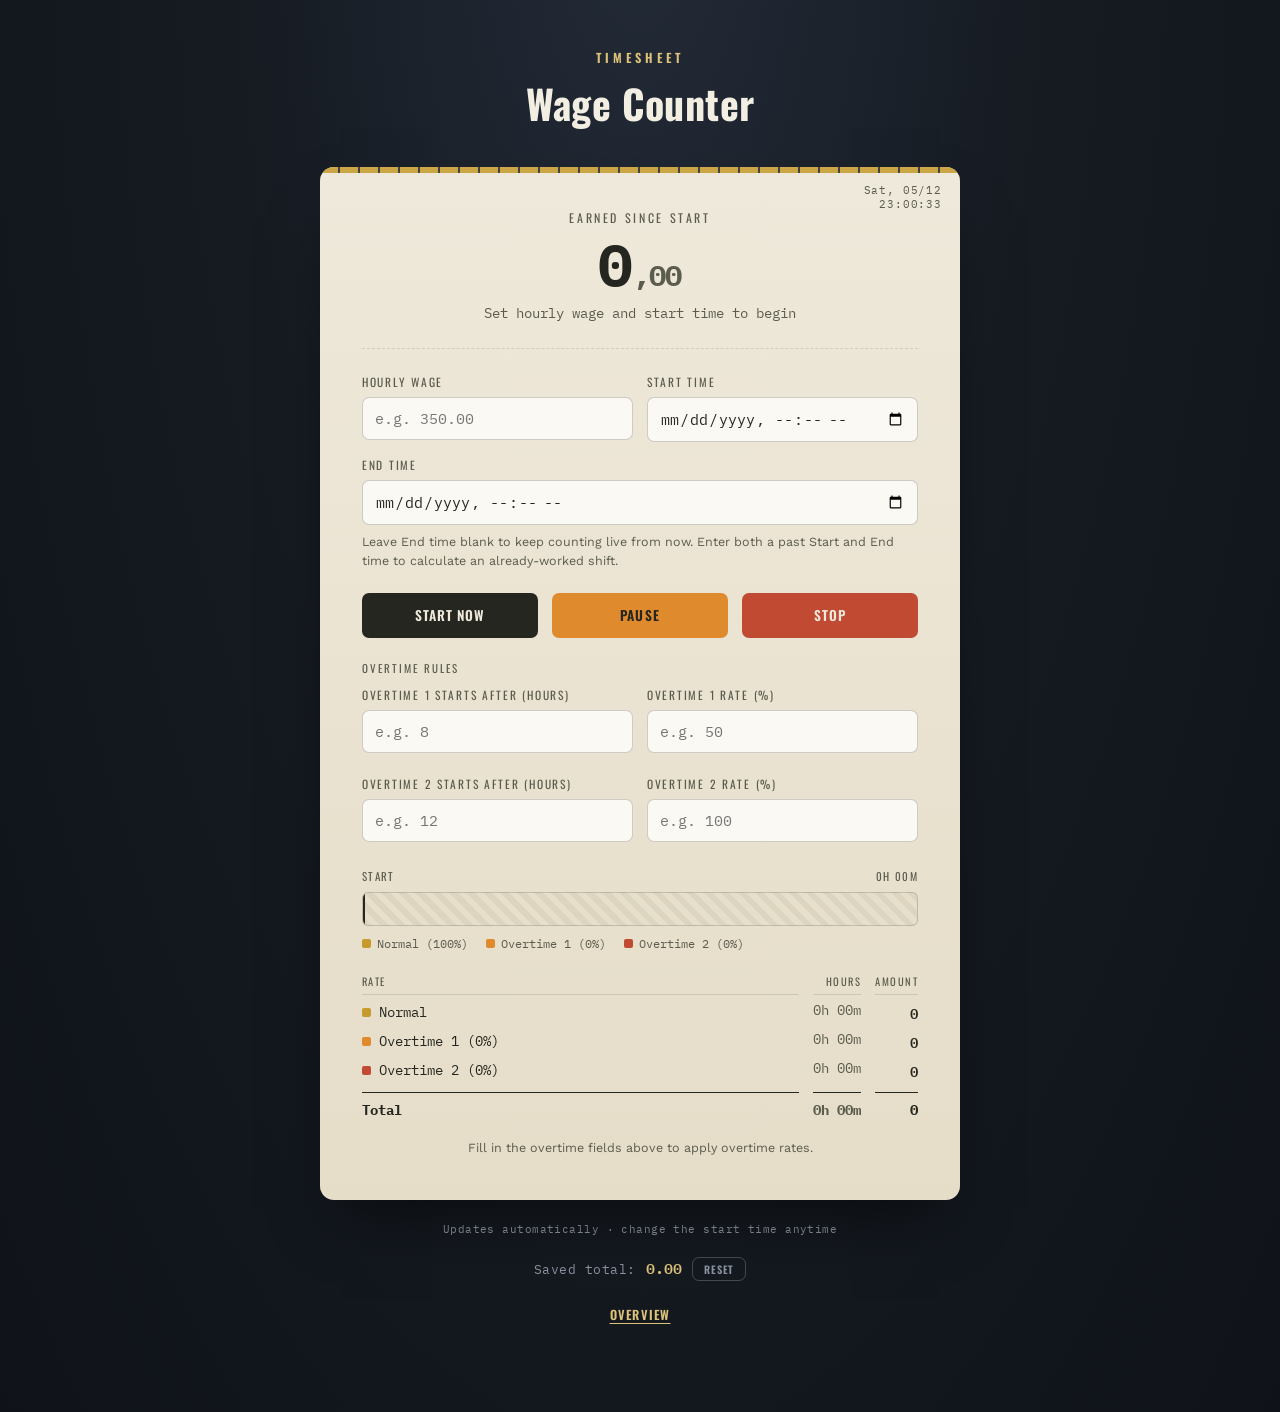
==== index.html @ d2cebe66 "Add files via upload" ====
<!DOCTYPE html>
<html lang="en">
<head>
<meta charset="UTF-8">
<meta name="viewport" content="width=device-width, initial-scale=1.0">
<title>Timesheet — Wage Counter</title>
<link rel="manifest" href="manifest.json">
<meta name="theme-color" content="#161b22">
<meta name="mobile-web-app-capable" content="yes">
<meta name="apple-mobile-web-app-capable" content="yes">
<meta name="apple-mobile-web-app-status-bar-style" content="black-translucent">
<meta name="apple-mobile-web-app-title" content="Wage Counter">
<link rel="apple-touch-icon" href="icon-192.png">
<link rel="icon" href="icon-192.png">
<link rel="preconnect" href="https://fonts.googleapis.com">
<link href="https://fonts.googleapis.com/css2?family=Oswald:wght@400;500;600;700&family=IBM+Plex+Mono:wght@400;500;600;700&family=Work+Sans:wght@400;500;600&display=swap" rel="stylesheet">
<style>
  :root{
    --bg: #161b22;
    --bg-vignette: #0f1319;
    --paper: #efe9db;
    --paper-2: #e5ddc8;
    --ink: #24261f;
    --ink-soft: #5b5c4e;
    --brass: #c69a2b;
    --brass-soft: #ddc27a;
    --amber: #e08a2e;
    --rust: #c04a32;
    --manual: #5c8a8d;
    --muted: #8b93a1;
    --line: rgba(36,38,31,0.14);
  }

  *{ box-sizing: border-box; }

  html,body{
    margin:0; padding:0;
    min-height:100vh;
    background:
      radial-gradient(ellipse at 50% -10%, #232b38 0%, var(--bg) 45%, var(--bg-vignette) 100%);
    font-family: 'Work Sans', sans-serif;
    color: var(--paper);
    -webkit-font-smoothing: antialiased;
  }

  body{
    display:flex;
    align-items:flex-start;
    justify-content:center;
    padding: 48px 18px 80px;
  }

  .wrap{ width:100%; max-width: 640px; }

  .eyebrow{
    font-family:'Oswald', sans-serif;
    font-weight:600;
    letter-spacing: 0.32em;
    text-transform: uppercase;
    font-size: 12.5px;
    color: var(--brass-soft);
    text-align:center;
    margin: 0 0 6px;
  }

  h1{
    font-family:'Oswald', sans-serif;
    font-weight:700;
    font-size: clamp(28px, 5.5vw, 40px);
    text-align:center;
    letter-spacing: 0.01em;
    margin: 0 0 34px;
    color: #f2eee2;
  }

  .card{
    background: linear-gradient(180deg, var(--paper) 0%, var(--paper-2) 100%);
    color: var(--ink);
    border-radius: 14px;
    padding: 34px clamp(20px, 5vw, 42px) 30px;
    box-shadow:
      0 30px 60px -20px rgba(0,0,0,0.55),
      0 2px 0 rgba(255,255,255,0.05) inset;
    position: relative;
    overflow: hidden;
  }

  .card::before{
    content:"";
    position:absolute; top:0; left:0; right:0; height:6px;
    background: repeating-linear-gradient(90deg, var(--brass) 0 18px, var(--ink) 18px 20px);
    opacity:0.85;
  }

  .punch{
    position:absolute; top:16px; right:18px;
    font-family:'IBM Plex Mono', monospace;
    font-size:10.5px;
    color: var(--ink-soft);
    letter-spacing: 0.08em;
    text-align:right;
  }
  .punch span{ display:block; }

  .hero{
    text-align:center;
    padding: 8px 0 26px;
    border-bottom: 1px dashed var(--line);
    margin-bottom: 24px;
  }

  .hero-label{
    font-family:'Oswald', sans-serif;
    text-transform:uppercase;
    letter-spacing:0.22em;
    font-size:12px;
    color: var(--ink-soft);
    margin-bottom: 10px;
  }

  .kr-display{
    font-family:'IBM Plex Mono', monospace;
    font-weight:700;
    font-size: clamp(38px, 9vw, 58px);
    line-height:1;
    letter-spacing: -0.01em;
    color: var(--ink);
    font-variant-numeric: tabular-nums;
  }
  .kr-display .oere{ font-size: 0.5em; color: var(--ink-soft); }

  .hero-sub{
    margin-top: 10px;
    font-family:'IBM Plex Mono', monospace;
    font-size: 13.5px;
    color: var(--ink-soft);
  }
  .hero-sub b{ color: var(--rust); font-weight:600; }

  .row{
    display:flex; gap: 14px; flex-wrap: wrap;
    margin-bottom: 22px;
  }
  .field{ flex: 1 1 200px; }

  label{
    display:block;
    font-family:'Oswald', sans-serif;
    font-size: 11.5px;
    text-transform: uppercase;
    letter-spacing: 0.15em;
    color: var(--ink-soft);
    margin-bottom: 7px;
  }

  input[type="number"], input[type="datetime-local"], input[type="date"]{
    width: 100%;
    font-family:'IBM Plex Mono', monospace;
    font-size: 15px;
    padding: 11px 12px;
    border-radius: 7px;
    border: 1.5px solid rgba(36,38,31,0.22);
    background: #fbf9f3;
    color: var(--ink);
    outline: none;
    transition: border-color .15s ease, box-shadow .15s ease;
  }
  input:focus{
    border-color: var(--brass);
    box-shadow: 0 0 0 3px rgba(198,154,43,0.22);
  }

  .btnrow{ display:flex; align-items:flex-end; }

  button{
    width:100%;
    font-family:'Oswald', sans-serif;
    font-weight:600;
    letter-spacing: 0.08em;
    text-transform: uppercase;
    font-size: 13.5px;
    padding: 12.5px 16px;
    border-radius: 7px;
    border: none;
    cursor: pointer;
    background: var(--ink);
    color: var(--paper);
    transition: transform .12s ease, background .15s ease;
  }
  button:hover{ background:#3a3c30; }
  button:active{ transform: scale(0.97); }
  button:focus-visible{ outline: 3px solid var(--brass); outline-offset:2px; }

  button.btn-pause{ background: var(--amber); color: var(--ink); }
  button.btn-pause:hover{ background:#c97a1f; }
  button.btn-pause.is-paused{ background: var(--rust); color: var(--paper); }
  button.btn-pause.is-paused:hover{ background:#a63d28; }

  button.btn-stop{ background: var(--rust); color: var(--paper); }
  button.btn-stop:hover{ background:#a63d28; }

  button.btn-add{ background: var(--amber); color: var(--ink); }
  button.btn-add:hover{ background:#c97a1f; }

  button.btn-reset-mode{ background: var(--rust); color: var(--paper); }
  button.btn-reset-mode:hover{ background:#a63d28; }

  .total-bar{
    display:flex; align-items:baseline; justify-content:center; gap: 10px;
    margin-top: 20px;
    font-family:'IBM Plex Mono', monospace;
    font-size: 13px;
    color: var(--muted);
  }
  .total-bar .total-label{ letter-spacing:0.04em; }
  .total-bar .total-value{ color:#ddc27a; font-weight:600; font-size: 15px; }
  .total-reset{
    width:auto; padding: 3px 11px; font-size: 10.5px;
    background: transparent; border: 1px solid rgba(139,147,161,0.4); color: var(--muted);
    text-transform: uppercase; letter-spacing: 0.08em;
  }
  .total-reset:hover{ background: rgba(139,147,161,0.15); }

  .modal-overlay{
    display:none; position:fixed; inset:0; background: rgba(15,19,25,0.72);
    align-items:center; justify-content:center; padding: 20px; z-index: 60;
  }
  .modal-overlay.show{ display:flex; }
  .modal-box{
    background: linear-gradient(180deg, var(--paper) 0%, var(--paper-2) 100%);
    color: var(--ink); border-radius: 14px; padding: 26px 24px; max-width: 380px; width:100%;
    box-shadow: 0 30px 60px -20px rgba(0,0,0,0.6);
  }
  .modal-box h3{ font-family:'Oswald', sans-serif; margin:0 0 10px; font-size:18px; }
  .modal-box p{ font-size:13.5px; color: var(--ink-soft); margin: 0 0 20px; line-height:1.5; }
  .modal-actions{ display:flex; flex-direction:column; gap:8px; }
  .modal-actions button{ width:100%; }
  .modal-cancel{
    background:none; color:var(--ink-soft); text-decoration:underline;
    font-weight:400; text-transform:none; letter-spacing:0; padding:6px;
  }
  .modal-cancel:hover{ background:none; color: var(--ink); }

  .modal-box label{ text-align:left; }
  .modal-box input[type="date"],
  .modal-box input[type="number"]{
    margin-bottom: 16px;
  }
  .modal-box textarea{
    width:100%;
    font-family:'Work Sans', sans-serif;
    font-size: 14px;
    padding: 10px 12px;
    border-radius: 7px;
    border: 1.5px solid rgba(36,38,31,0.22);
    background: #fbf9f3;
    color: var(--ink);
    outline: none;
    resize: vertical;
    min-height: 56px;
    margin: 6px 0 18px;
    box-sizing: border-box;
  }
  .modal-box textarea:focus{ border-color: var(--brass); box-shadow: 0 0 0 3px rgba(198,154,43,0.22); }

  .duplicate-notice{
    background: rgba(92,138,141,0.12);
    border: 1.5px dashed var(--manual);
    border-radius: 9px;
    padding: 12px 14px;
    margin: -6px 0 18px;
  }
  .duplicate-notice p{
    font-size: 12.5px; color: var(--ink); line-height:1.5; margin: 0 0 10px;
  }

  /* --- Overview link / navigation --- */
  .overview-link-row{ text-align:center; margin-top: 16px; }
  .overview-link{
    width:auto; background:none; color: var(--brass-soft);
    text-decoration: underline; text-underline-offset: 3px;
    font-family:'Oswald', sans-serif; font-size: 12.5px;
    letter-spacing: 0.1em; text-transform: uppercase; padding: 8px;
  }
  .overview-link:hover{ background:none; color: #f2eee2; }

  /* --- Overview screen --- */
  #overviewView{ display:none; }
  .overview-topbar{
    display:flex; align-items:center; justify-content:space-between; gap: 10px;
    margin-bottom: 18px;
  }
  .overview-topbar button{
    width:auto; padding: 10px 16px; font-size: 12.5px;
    flex-shrink:0;
  }

  .selection-summary{
    display:none;
    align-items:center; justify-content:space-between; gap:12px;
    background: rgba(198,154,43,0.14);
    border: 1.5px dashed rgba(198,154,43,0.55);
    border-radius: 10px;
    padding: 12px 16px;
    margin-bottom: 18px;
    color: var(--paper);
    font-family:'IBM Plex Mono', monospace;
    font-size: 13px;
  }
  .selection-summary.show{ display:flex; }
  .selection-summary .sel-value{ color: var(--brass-soft); font-weight:700; font-size:16px; }
  .selection-summary button{ width:auto; padding: 7px 12px; font-size: 11px; }

  .week-empty{
    text-align:center; color: var(--muted); font-size: 13.5px;
    padding: 40px 10px; line-height:1.6;
  }

  .week-card{
    width:100%;
    display:flex; align-items:center; justify-content:space-between; gap: 12px;
    background: linear-gradient(180deg, var(--paper) 0%, var(--paper-2) 100%);
    color: var(--ink);
    border-radius: 12px;
    padding: 14px 18px;
    margin-bottom: 10px;
    border: 2px solid transparent;
    cursor: pointer;
    text-align:left;
    text-transform: none;
    letter-spacing: normal;
    font-weight: 400;
    transition: border-color .12s ease, transform .1s ease;
    -webkit-tap-highlight-color: transparent;
    user-select: none;
  }
  .week-card:active{ transform: scale(0.98); }
  .week-card.manual-only{ border-color: var(--manual); }
  .week-card.selected{ border-color: var(--brass); box-shadow: 0 0 0 3px rgba(198,154,43,0.25); }
  .manual-badge{
    display:inline-block; margin-left:7px; padding:2px 7px; border-radius:5px;
    background: rgba(92,138,141,0.18); color: var(--manual);
    font-family:'IBM Plex Mono', monospace; font-size:9.5px; letter-spacing:0.06em;
    text-transform:uppercase; vertical-align:middle;
  }
  .week-card .week-main{ font-family:'Oswald', sans-serif; font-weight:600; font-size: 15px; }
  .week-card .week-range{ font-size: 11.5px; color: var(--ink-soft); margin-top: 2px; font-family:'IBM Plex Mono', monospace; }
  .week-card .week-stats{ text-align:right; font-family:'IBM Plex Mono', monospace; }
  .week-card .week-amount{ font-weight:700; font-size: 16px; }
  .week-card .week-hours{ font-size: 11.5px; color: var(--ink-soft); margin-top:2px; }

  .overview-hint{
    text-align:center; color: var(--muted); font-size: 12px;
    margin-top: 18px; line-height:1.6;
  }

  /* --- Week detail bottom sheet --- */
  .sheet-overlay{
    display:none; position:fixed; inset:0; background: rgba(15,19,25,0.6);
    z-index: 70;
  }
  .sheet-overlay.show{ display:block; }
  .sheet-panel{
    position:fixed; left:0; right:0; bottom:0;
    top: 8vh;
    background: linear-gradient(180deg, var(--paper) 0%, var(--paper-2) 100%);
    color: var(--ink);
    border-radius: 18px 18px 0 0;
    padding: 20px clamp(18px, 5vw, 34px) 26px;
    box-shadow: 0 -20px 50px -10px rgba(0,0,0,0.5);
    display:flex; flex-direction:column;
    max-width: 640px; margin: 0 auto;
  }
  .sheet-handle{
    width: 40px; height:4px; border-radius:2px;
    background: rgba(36,38,31,0.25);
    margin: 0 auto 14px;
  }
  .sheet-header{
    display:flex; align-items:flex-start; justify-content:space-between;
    margin-bottom: 6px;
  }
  .sheet-header h3{ font-family:'Oswald', sans-serif; font-size:19px; margin:0; }
  .sheet-header .sheet-range{ font-size:12px; color: var(--ink-soft); font-family:'IBM Plex Mono', monospace; margin-top:3px; }
  .sheet-close{
    width:auto; background:none; color: var(--ink-soft);
    font-size: 20px; line-height:1; padding: 2px 8px;
  }
  .sheet-close:hover{ background: rgba(36,38,31,0.08); }
  .sheet-total{
    font-family:'IBM Plex Mono', monospace; font-size: 13.5px; color: var(--ink-soft);
    margin: 10px 0 14px; padding-bottom: 12px; border-bottom: 1px dashed var(--line);
  }
  .sheet-total b{ color: var(--ink); font-size: 16px; }
  .sheet-days{ overflow-y:auto; flex:1; }
  .day-row{
    padding: 12px 0; border-bottom: 1px solid var(--line);
  }
  .day-row:last-child{ border-bottom:none; }
  .day-row-top{
    display:flex; align-items:baseline; justify-content:space-between; gap: 10px;
  }
  .day-row .day-date{ font-family:'Oswald', sans-serif; font-weight:600; font-size: 14px; }
  .day-row .day-stats{
    font-family:'IBM Plex Mono', monospace; font-size: 13px; text-align:right; color: var(--ink-soft);
    white-space:nowrap;
  }
  .day-row .day-stats b{ color: var(--ink); }
  .day-row .day-comment{
    margin-top: 5px; font-size: 12.5px; color: var(--ink-soft);
    font-style: italic; line-height:1.4;
  }

  .row.btnrow-outer{ margin-bottom: 22px; }
  .row.btnrow-outer .field{ flex: 1 1 160px; }

  .section-label{
    font-family:'Oswald', sans-serif;
    text-transform:uppercase;
    letter-spacing:0.18em;
    font-size:11px;
    color: var(--ink-soft);
    margin: 2px 0 10px;
  }

  .paused-flag{
    display:inline-block;
    margin-left: 8px;
    color: var(--rust);
    font-weight: 700;
  }

  .timeline-wrap{ margin: 26px 0 22px; }
  .timeline-label{
    display:flex; justify-content:space-between;
    font-family:'Oswald', sans-serif;
    font-size: 11px; letter-spacing:0.12em; text-transform:uppercase;
    color: var(--ink-soft);
    margin-bottom: 8px;
  }

  .timeline{
    position:relative;
    height: 34px;
    border-radius: 6px;
    background: repeating-linear-gradient(45deg, #ddd5bf 0 6px, #e6dfcb 6px 12px);
    border: 1.5px solid rgba(36,38,31,0.18);
    overflow: hidden;
    display:flex;
  }
  .seg{
    height:100%;
    position:relative;
    min-width: 2px;
    transition: width .4s ease;
  }
  .seg.n{ background: linear-gradient(180deg, var(--brass-soft), var(--brass)); }
  .seg.h50{ background: linear-gradient(180deg, #f0ab5d, var(--amber)); }
  .seg.h100{ background: linear-gradient(180deg, #d97158, var(--rust)); }

  .now-marker{
    position:absolute; top:-5px; bottom:-5px;
    width: 2px; background: var(--ink);
    left: 100%;
  }
  .now-marker::after{
    content:"NOW";
    position:absolute; top:-19px; left:50%; transform:translateX(-50%);
    font-family:'IBM Plex Mono', monospace;
    font-size: 9.5px; font-weight:700;
    letter-spacing:0.05em;
    color: var(--ink-soft);
  }
  .now-marker::before{
    content:"";
    position:absolute; top:-4px; left:50%; transform:translateX(-50%);
    width:6px; height:6px; border-radius:50%;
    background: var(--rust);
    box-shadow: 0 0 0 3px rgba(192,74,50,0.25);
  }

  .legend{
    display:flex; gap: 18px; flex-wrap:wrap;
    margin-top: 10px;
    font-family:'IBM Plex Mono', monospace;
    font-size: 11.5px;
    color: var(--ink-soft);
  }
  .legend span{ display:inline-flex; align-items:center; gap:6px; }
  .dot{ width:9px; height:9px; border-radius:2px; display:inline-block; }
  .dot.n{ background: var(--brass); }
  .dot.h50{ background: var(--amber); }
  .dot.h100{ background: var(--rust); }

  .breakdown{
    display:grid;
    grid-template-columns: 1fr auto auto;
    gap: 6px 14px;
    font-family:'IBM Plex Mono', monospace;
    font-size: 14px;
  }
  .breakdown .head{
    font-family:'Oswald', sans-serif;
    font-size: 10.5px;
    text-transform:uppercase;
    letter-spacing:0.14em;
    color: var(--ink-soft);
    padding-bottom: 5px;
    border-bottom: 1px solid var(--line);
  }
  .breakdown .rate-label{ display:flex; align-items:center; gap:8px; }
  .breakdown .val-kr{ text-align:right; font-weight:600; }
  .breakdown .val-t{ text-align:right; color: var(--ink-soft); }
  .breakdown .tot{ border-top: 1.5px solid var(--ink); margin-top:4px; padding-top:8px; font-weight:700; }

  .hint{
    margin-top: 20px;
    font-size: 12.5px;
    color: var(--ink-soft);
    line-height:1.5;
    text-align:center;
  }

  footer{
    text-align:center;
    margin-top: 22px;
    font-family:'IBM Plex Mono', monospace;
    font-size: 11px;
    color: var(--muted);
    letter-spacing: 0.04em;
  }

  .install-banner{
    display:none;
    align-items:center;
    justify-content:space-between;
    gap: 14px;
    background: linear-gradient(180deg, var(--paper) 0%, var(--paper-2) 100%);
    color: var(--ink);
    border-radius: 12px;
    padding: 14px 18px;
    margin-bottom: 22px;
    box-shadow: 0 12px 30px -12px rgba(0,0,0,0.4);
  }
  .install-banner.show{ display:flex; }
  .install-banner p{
    margin:0;
    font-size: 13.5px;
    line-height:1.4;
  }
  .install-banner strong{ display:block; font-family:'Oswald', sans-serif; font-size:13px; text-transform:uppercase; letter-spacing:0.08em; margin-bottom:2px; }
  .install-banner button{
    flex-shrink:0;
    width:auto;
    padding: 10px 18px;
    font-size:12.5px;
  }
  .install-dismiss{
    background:none; border:none; color: var(--ink-soft);
    font-size: 18px; line-height:1; cursor:pointer; padding: 0 4px; width:auto;
  }

  @media (prefers-reduced-motion: reduce){
    .seg{ transition:none; }
  }
</style>
</head>
<body>
<div class="wrap">
  <p class="eyebrow">Timesheet</p>
  <h1>Wage Counter</h1>

  <div class="install-banner" id="installBanner">
    <p><strong>Install this app</strong>Get a full-screen app with no browser bar, and offline access.</p>
    <button id="installBtn">Install</button>
    <button class="install-dismiss" id="installDismiss" aria-label="Dismiss">✕</button>
  </div>

  <div class="card">
    <div class="punch"><span id="punchDate">—</span><span id="punchClock">—</span></div>

    <div class="hero">
      <div class="hero-label">Earned since start</div>
      <div class="kr-display"><span id="krWhole">0</span><span class="oere">,<span id="krOere">00</span></span></div>
      <div class="hero-sub" id="heroSub">Set hourly wage and start time to begin</div>
    </div>

    <div class="row">
      <div class="field">
        <label for="wage">Hourly wage</label>
        <input type="number" id="wage" min="0" step="0.01" placeholder="e.g. 350.00" value="">
      </div>
      <div class="field">
        <label for="startInput">Start time</label>
        <input type="datetime-local" id="startInput">
      </div>
      <div class="field">
        <label for="endInput">End time</label>
        <input type="datetime-local" id="endInput">
      </div>
    </div>
    <p class="hint" style="margin-top:-14px; margin-bottom:22px; text-align:left;">Leave End time blank to keep counting live from now. Enter both a past Start and End time to calculate an already-worked shift.</p>

    <div class="row btnrow-outer">
      <div class="field btnrow">
        <button id="startBtn">Start now</button>
      </div>
      <div class="field btnrow">
        <button id="pauseBtn" class="btn-pause">Pause</button>
      </div>
      <div class="field btnrow">
        <button id="stopBtn" class="btn-stop">Stop</button>
      </div>
    </div>

    <div class="section-label">Overtime rules</div>
    <div class="row">
      <div class="field">
        <label for="ot1Hours">Overtime 1 starts after (hours)</label>
        <input type="number" id="ot1Hours" min="0" step="0.25" placeholder="e.g. 8" value="">
      </div>
      <div class="field">
        <label for="ot1Pct">Overtime 1 rate (%)</label>
        <input type="number" id="ot1Pct" min="0" step="1" placeholder="e.g. 50" value="">
      </div>
    </div>
    <div class="row">
      <div class="field">
        <label for="ot2Hours">Overtime 2 starts after (hours)</label>
        <input type="number" id="ot2Hours" min="0" step="0.25" placeholder="e.g. 12" value="">
      </div>
      <div class="field">
        <label for="ot2Pct">Overtime 2 rate (%)</label>
        <input type="number" id="ot2Pct" min="0" step="1" placeholder="e.g. 100" value="">
      </div>
    </div>

    <div class="timeline-wrap">
      <div class="timeline-label"><span>Start</span><span id="elapsedLabel">0h 00m</span></div>
      <div class="timeline" id="timeline">
        <div class="now-marker" id="nowMarker"></div>
      </div>
      <div class="legend">
        <span><i class="dot n"></i>Normal (100%)</span>
        <span><i class="dot h50"></i><span id="legendOt1Label">Overtime 1 (50%)</span></span>
        <span><i class="dot h100"></i><span id="legendOt2Label">Overtime 2 (100%)</span></span>
      </div>
    </div>

    <div class="breakdown">
      <div class="head">Rate</div>
      <div class="head" style="text-align:right;">Hours</div>
      <div class="head" style="text-align:right;">Amount</div>

      <div class="rate-label"><i class="dot n"></i>Normal</div>
      <div class="val-t" id="tN">0h 00m</div>
      <div class="val-kr" id="krN">0</div>

      <div class="rate-label"><i class="dot h50"></i><span id="rateOt1Label">Overtime 1</span></div>
      <div class="val-t" id="t50">0h 00m</div>
      <div class="val-kr" id="kr50">0</div>

      <div class="rate-label"><i class="dot h100"></i><span id="rateOt2Label">Overtime 2</span></div>
      <div class="val-t" id="t100">0h 00m</div>
      <div class="val-kr" id="kr100">0</div>

      <div class="rate-label tot">Total</div>
      <div class="val-t tot" id="tTot">0h 00m</div>
      <div class="val-kr tot" id="krTot">0</div>
    </div>

    <p class="hint" id="hintText">Overtime rates apply after the hours you set above. Leave a field blank to skip that overtime tier.</p>
  </div>

  <footer>Updates automatically · change the start time anytime</footer>

  <div class="total-bar">
    <span class="total-label">Saved total:</span>
    <span class="total-value" id="totalValue">0</span>
    <button class="total-reset" id="resetTotalBtn">Reset</button>
  </div>

  <div class="overview-link-row">
    <button class="overview-link" id="overviewBtn">Overview</button>
  </div>
</div>

<div class="wrap" id="overviewView">
  <p class="eyebrow">Timesheet</p>
  <h1>Overview</h1>

  <div class="card">
    <div class="overview-topbar">
      <button id="mainPageBtn">← Main page</button>
      <button id="addWeekBtn" class="btn-add">+ Add week</button>
    </div>

    <div class="selection-summary" id="selectionSummary">
      <span><span id="selCount">0</span> weeks selected · <span class="sel-value" id="selTotal">0</span></span>
      <button id="selClearBtn" class="modal-cancel" style="text-decoration:underline;">Clear</button>
    </div>

    <div id="weeksList"></div>

    <p class="overview-hint">Tap a week to see the daily breakdown. Double-tap a week to add it to a combined total — double-tap again to remove it.</p>
  </div>
</div>

<div class="sheet-overlay" id="sheetOverlay">
  <div class="sheet-panel">
    <div class="sheet-handle"></div>
    <div class="sheet-header">
      <div>
        <h3 id="sheetTitle">Week</h3>
        <div class="sheet-range" id="sheetRange"></div>
      </div>
      <button class="sheet-close" id="sheetCloseBtn" aria-label="Close">✕</button>
    </div>
    <div class="sheet-total" id="sheetTotal"></div>
    <div class="sheet-days" id="sheetDays"></div>
  </div>
</div>

<div class="modal-overlay" id="addWeekModal">
  <div class="modal-box">
    <h3>Add a week's earnings</h3>
    <p>For a week you didn't track day-by-day — this adds one total for the whole week, with no daily breakdown.</p>
    <label for="addWeekDate">Any date within that week</label>
    <input type="date" id="addWeekDate">
    <label for="addWeekAmount">Amount earned</label>
    <input type="number" id="addWeekAmount" min="0" step="0.01" placeholder="e.g. 4200">
    <label for="addWeekHours">Hours worked (optional)</label>
    <input type="number" id="addWeekHours" min="0" step="0.25" placeholder="e.g. 37.5">
    <label for="addWeekComment">Comment (optional)</label>
    <textarea id="addWeekComment" placeholder="e.g. estimated from payslip"></textarea>

    <div class="duplicate-notice" id="duplicateNotice" style="display:none;">
      <p id="duplicateNoticeText"></p>
      <button id="editExistingBtn" class="btn-add">Edit existing entry instead</button>
    </div>

    <div class="modal-actions">
      <button id="addWeekSaveBtn" class="btn-add">Add</button>
      <button id="addWeekCancelBtn" class="modal-cancel">Cancel</button>
    </div>
  </div>
</div>

<div class="modal-overlay" id="stopModal">
  <div class="modal-box">
    <h3>Stop this session?</h3>
    <p>Save this session's earnings to your saved total before stopping?</p>
    <label for="stopComment">Comment (optional)</label>
    <textarea id="stopComment" placeholder="e.g. covered for Alex, extra busy shift…"></textarea>
    <div class="modal-actions">
      <button id="stopSaveBtn">Save &amp; stop</button>
      <button id="stopDiscardBtn" class="btn-stop">Discard &amp; stop</button>
      <button id="stopCancelBtn" class="modal-cancel">Cancel</button>
    </div>
  </div>
</div>

<script>
  // --- Storage (localStorage) ---
  const STORAGE_KEY = 'wage-counter-state-v2';
  const TOTAL_STORAGE_KEY = 'wage-counter-saved-total-v1';

  let savedTotal = 0;
  function loadSavedTotal(){
    try{
      const raw = localStorage.getItem(TOTAL_STORAGE_KEY);
      savedTotal = raw ? (parseFloat(raw) || 0) : 0;
    }catch(e){ savedTotal = 0; }
  }
  function persistSavedTotal(){
    try{ localStorage.setItem(TOTAL_STORAGE_KEY, String(savedTotal)); }catch(e){ /* ignore */ }
  }
  function renderSavedTotal(){
    document.getElementById('totalValue').textContent = savedTotal.toLocaleString('en-GB', {minimumFractionDigits:2, maximumFractionDigits:2});
  }

  // --- Sessions log (for the Overview page: date, hours, amount, comment per saved shift) ---
  const SESSIONS_STORAGE_KEY = 'wage-counter-sessions-v1';
  let sessions = [];

  function loadSessions(){
    try{
      const raw = localStorage.getItem(SESSIONS_STORAGE_KEY);
      sessions = raw ? (JSON.parse(raw) || []) : [];
    }catch(e){ sessions = []; }
  }
  function persistSessions(){
    try{ localStorage.setItem(SESSIONS_STORAGE_KEY, JSON.stringify(sessions)); }catch(e){ /* ignore */ }
  }

  // --- Manual week entries (a single total for a week with no day-by-day tracking) ---
  const MANUAL_STORAGE_KEY = 'wage-counter-manual-weeks-v1';
  let manualEntries = [];

  function loadManualEntries(){
    try{
      const raw = localStorage.getItem(MANUAL_STORAGE_KEY);
      manualEntries = raw ? (JSON.parse(raw) || []) : [];
    }catch(e){ manualEntries = []; }
  }
  function persistManualEntries(){
    try{ localStorage.setItem(MANUAL_STORAGE_KEY, JSON.stringify(manualEntries)); }catch(e){ /* ignore */ }
  }

  // ISO 8601 week number + week-year for a given date
  function getISOWeekInfo(date){
    const d = new Date(Date.UTC(date.getFullYear(), date.getMonth(), date.getDate()));
    const dayNum = (d.getUTCDay() + 6) % 7; // Mon=0..Sun=6
    d.setUTCDate(d.getUTCDate() - dayNum + 3); // nearest Thursday
    const firstThursday = new Date(Date.UTC(d.getUTCFullYear(), 0, 4));
    const firstDayNum = (firstThursday.getUTCDay() + 6) % 7;
    firstThursday.setUTCDate(firstThursday.getUTCDate() - firstDayNum + 3);
    const weekNo = 1 + Math.round((d - firstThursday) / (7*24*3600*1000));
    return { week: weekNo, year: d.getUTCFullYear() };
  }
  function weekKeyFor(date){
    const info = getISOWeekInfo(date);
    return `${info.year}-W${String(info.week).padStart(2,'0')}`;
  }
  // Monday 00:00 of the week containing `date` (local time)
  function getWeekStart(date){
    const d = new Date(date);
    const day = (d.getDay() + 6) % 7; // Mon=0
    d.setHours(0,0,0,0);
    d.setDate(d.getDate() - day);
    return d;
  }
  function fmtShortDate(d){
    return d.toLocaleDateString('en-GB', {day:'numeric', month:'short'});
  }

  function saveState(){
    try{
      localStorage.setItem(STORAGE_KEY, JSON.stringify({
        wage: wageInput.value,
        start: startInput.value,
        end: endInput.value,
        ot1Hours: ot1HoursInput.value,
        ot1Pct: ot1PctInput.value,
        ot2Hours: ot2HoursInput.value,
        ot2Pct: ot2PctInput.value,
        isPaused,
        pausedAt: pausedAt ? pausedAt.toISOString() : null,
        totalPausedMs
      }));
    }catch(e){ /* storage unavailable, ignore */ }
  }

  function loadState(){
    try{
      const raw = localStorage.getItem(STORAGE_KEY);
      if(!raw) return false;
      const s = JSON.parse(raw);
      if(s.wage) wageInput.value = s.wage;
      if(s.start) startInput.value = s.start;
      if(s.end) endInput.value = s.end;
      if(s.ot1Hours !== undefined && s.ot1Hours !== '') ot1HoursInput.value = s.ot1Hours;
      if(s.ot1Pct !== undefined && s.ot1Pct !== '') ot1PctInput.value = s.ot1Pct;
      if(s.ot2Hours !== undefined && s.ot2Hours !== '') ot2HoursInput.value = s.ot2Hours;
      if(s.ot2Pct !== undefined && s.ot2Pct !== '') ot2PctInput.value = s.ot2Pct;
      isPaused = !!s.isPaused;
      pausedAt = s.pausedAt ? new Date(s.pausedAt) : null;
      totalPausedMs = s.totalPausedMs || 0;
      return true;
    }catch(e){ return false; }
  }

  const wageInput = document.getElementById('wage');
  const startInput = document.getElementById('startInput');
  const endInput = document.getElementById('endInput');
  const startBtn = document.getElementById('startBtn');
  const pauseBtn = document.getElementById('pauseBtn');
  const stopBtn = document.getElementById('stopBtn');
  const stopModal = document.getElementById('stopModal');
  const stopSaveBtn = document.getElementById('stopSaveBtn');
  const stopDiscardBtn = document.getElementById('stopDiscardBtn');
  const stopCancelBtn = document.getElementById('stopCancelBtn');
  const resetTotalBtn = document.getElementById('resetTotalBtn');
  const ot1HoursInput = document.getElementById('ot1Hours');
  const ot1PctInput = document.getElementById('ot1Pct');
  const ot2HoursInput = document.getElementById('ot2Hours');
  const ot2PctInput = document.getElementById('ot2Pct');

  // pause state
  let isPaused = false;
  let pausedAt = null;      // Date when pause was pressed
  let totalPausedMs = 0;    // accumulated paused time since start

  function toLocalInputValue(d){
    const pad = n => String(n).padStart(2,'0');
    return `${d.getFullYear()}-${pad(d.getMonth()+1)}-${pad(d.getDate())}T${pad(d.getHours())}:${pad(d.getMinutes())}`;
  }

  // effective "now" that accounts for pause (freezes progress while paused)
  function getEffectiveNow(){
    const real = new Date();
    const reference = isPaused ? pausedAt : real;
    return new Date(reference.getTime() - totalPausedMs);
  }

  // the moment used for all earnings calculations: an explicit End time if
  // one is entered (e.g. to work out an already-finished past shift), or
  // the live, pause-aware "now" if End time is left blank
  function getCalcEnd(){
    const endVal = new Date(endInput.value);
    if(endInput.value !== '' && !isNaN(endVal)) return endVal;
    return getEffectiveNow();
  }

  function hasExplicitEnd(){
    const endVal = new Date(endInput.value);
    return endInput.value !== '' && !isNaN(endVal);
  }

  function setPauseButtonState(){
    if(isPaused){
      pauseBtn.textContent = 'Resume';
      pauseBtn.classList.add('is-paused');
    } else {
      pauseBtn.textContent = 'Pause';
      pauseBtn.classList.remove('is-paused');
    }
  }

  // toggles the Start button between "Start now" (no active session) and
  // "Reset" (a session is running or paused) — Reset clears it back to 0
  function updateStartButtonLabel(){
    const hasSession = startInput.value !== '' && !isNaN(new Date(startInput.value));
    startBtn.textContent = hasSession ? 'Reset' : 'Start now';
    startBtn.classList.toggle('btn-reset-mode', hasSession);
  }

  // restore saved state — leave start blank if nothing was saved or if it
  // was intentionally reset; the counter only begins once "Start now" is pressed
  loadState();

  startBtn.addEventListener('click', () => {
    const hasSession = startInput.value !== '' && !isNaN(new Date(startInput.value));
    if(hasSession){
      // Reset: clear the running session entirely — back to 0, won't count
      // again until "Start now" is pressed
      startInput.value = '';
      endInput.value = '';
    } else {
      // Start now
      startInput.value = toLocalInputValue(new Date());
    }
    isPaused = false;
    pausedAt = null;
    totalPausedMs = 0;
    setPauseButtonState();
    saveState();
    render();
  });

  pauseBtn.addEventListener('click', () => {
    if(!isPaused){
      isPaused = true;
      pausedAt = new Date();
    } else {
      totalPausedMs += (new Date() - pausedAt);
      isPaused = false;
      pausedAt = null;
    }
    setPauseButtonState();
    saveState();
    render();
  });

  // --- Stop button: ends the current session, optionally banking its earnings ---
  function endCurrentSession(){
    startInput.value = '';
    endInput.value = '';
    isPaused = false;
    pausedAt = null;
    totalPausedMs = 0;
    setPauseButtonState();
    saveState();
    render();
  }

  const stopComment = document.getElementById('stopComment');

  stopBtn.addEventListener('click', () => {
    stopModal.classList.add('show');
  });

  stopCancelBtn.addEventListener('click', () => {
    stopModal.classList.remove('show');
  });

  stopSaveBtn.addEventListener('click', () => {
    const wage = parseFloat(wageInput.value);
    const start = new Date(startInput.value);
    const calcEnd = getCalcEnd();
    if(!isNaN(start) && wage > 0 && calcEnd > start){
      const settings = getSettings();
      const data = computeAll(start, calcEnd, wage, settings);
      savedTotal += data.totalKr;
      persistSavedTotal();
      renderSavedTotal();

      sessions.push({
        id: 'sess_' + Date.now() + '_' + Math.random().toString(36).slice(2,8),
        start: start.toISOString(),
        end: calcEnd.toISOString(),
        hours: data.totalHours,
        amount: data.totalKr,
        comment: stopComment.value.trim(),
        weekKey: weekKeyFor(start)
      });
      persistSessions();
    }
    stopComment.value = '';
    stopModal.classList.remove('show');
    endCurrentSession();
  });

  stopDiscardBtn.addEventListener('click', () => {
    stopComment.value = '';
    stopModal.classList.remove('show');
    endCurrentSession();
  });

  resetTotalBtn.addEventListener('click', () => {
    savedTotal = 0;
    persistSavedTotal();
    renderSavedTotal();
  });

  // --- Overview page: navigation, weekly summary cards, day-detail sheet,
  //     and double-tap multi-week selection for a combined total ---
  const mainView = document.querySelector('body > div.wrap:not(#overviewView)');
  const overviewView = document.getElementById('overviewView');
  const overviewBtn = document.getElementById('overviewBtn');
  const mainPageBtn = document.getElementById('mainPageBtn');
  const weeksList = document.getElementById('weeksList');
  const selectionSummary = document.getElementById('selectionSummary');
  const selCount = document.getElementById('selCount');
  const selTotal = document.getElementById('selTotal');
  const selClearBtn = document.getElementById('selClearBtn');
  const sheetOverlay = document.getElementById('sheetOverlay');
  const sheetTitle = document.getElementById('sheetTitle');
  const sheetRange = document.getElementById('sheetRange');
  const sheetTotal = document.getElementById('sheetTotal');
  const sheetDays = document.getElementById('sheetDays');
  const sheetCloseBtn = document.getElementById('sheetCloseBtn');

  let selectedWeeks = new Set();
  const weekClickTimers = {};
  const DOUBLE_TAP_MS = 320;

  function showOverview(){
    mainView.style.display = 'none';
    overviewView.style.display = 'block';
    renderOverview();
  }
  function showMain(){
    overviewView.style.display = 'none';
    mainView.style.display = '';
  }

  overviewBtn.addEventListener('click', showOverview);
  mainPageBtn.addEventListener('click', showMain);

  function groupSessionsByWeek(){
    const groups = {};
    sessions.forEach(s => {
      if(!groups[s.weekKey]) groups[s.weekKey] = [];
      groups[s.weekKey].push(s);
    });
    return groups;
  }

  function getAllWeekKeys(){
    const keys = new Set();
    sessions.forEach(s => keys.add(s.weekKey));
    manualEntries.forEach(m => keys.add(m.weekKey));
    return Array.from(keys);
  }

  function getWeekAggregate(weekKey){
    const weekSessions = sessions.filter(s => s.weekKey === weekKey);
    const weekManuals = manualEntries.filter(m => m.weekKey === weekKey);
    const amount = weekSessions.reduce((sum,s) => sum+s.amount, 0) + weekManuals.reduce((sum,m) => sum+m.amount, 0);
    const hours = weekSessions.reduce((sum,s) => sum+s.hours, 0) + weekManuals.reduce((sum,m) => sum+(m.hours||0), 0);
    return { weekSessions, weekManuals, amount, hours, count: weekSessions.length + weekManuals.length };
  }

  // Monday (local, midnight) of the ISO week described by a 'YYYY-Www' key —
  // works even for weeks that only have a manual entry and no tracked session
  function weekKeyToMonday(weekKey){
    const [yearStr, weekStr] = weekKey.split('-W');
    const year = parseInt(yearStr, 10);
    const week = parseInt(weekStr, 10);
    const jan4 = new Date(year, 0, 4);
    const jan4Day = (jan4.getDay() + 6) % 7; // Mon=0
    const week1Monday = new Date(jan4);
    week1Monday.setDate(jan4.getDate() - jan4Day);
    const monday = new Date(week1Monday);
    monday.setDate(week1Monday.getDate() + (week - 1) * 7);
    return monday;
  }

  function renderOverview(){
    const weekKeys = getAllWeekKeys().sort().reverse(); // most recent week first

    weeksList.innerHTML = '';

    if(weekKeys.length === 0){
      weeksList.innerHTML = '<p class="week-empty">No sessions saved yet.<br>Use Stop → Save &amp; stop to log a shift, or "+ Add week" for a week without daily tracking.</p>';
      updateSelectionSummary();
      return;
    }

    weekKeys.forEach(weekKey => {
      const agg = getWeekAggregate(weekKey);
      const weekStart = weekKeyToMonday(weekKey);
      const weekEnd = new Date(weekStart);
      weekEnd.setDate(weekEnd.getDate() + 6);
      const [yearStr, weekStr] = weekKey.split('-W');
      const isManualOnly = agg.weekSessions.length === 0 && agg.weekManuals.length > 0;

      const card = document.createElement('button');
      card.className = 'week-card'
        + (isManualOnly ? ' manual-only' : '')
        + (selectedWeeks.has(weekKey) ? ' selected' : '');
      card.innerHTML = `
        <div>
          <div class="week-main">Week ${parseInt(weekStr,10)} · ${yearStr}${isManualOnly ? '<span class="manual-badge">Manual</span>' : ''}</div>
          <div class="week-range">${fmtShortDate(weekStart)} – ${fmtShortDate(weekEnd)}</div>
        </div>
        <div class="week-stats">
          <div class="week-amount">${agg.amount.toLocaleString('en-GB', {maximumFractionDigits:0})}</div>
          <div class="week-hours">${fmtHM(agg.hours)} · ${agg.count} entr${agg.count===1?'y':'ies'}</div>
        </div>
      `;
      card.addEventListener('click', () => handleWeekClick(weekKey));
      weeksList.appendChild(card);
    });

    updateSelectionSummary();
  }

  function handleWeekClick(weekKey){
    if(weekClickTimers[weekKey]){
      // second click within the window — treat as a double-tap: toggle selection
      clearTimeout(weekClickTimers[weekKey]);
      delete weekClickTimers[weekKey];
      toggleWeekSelection(weekKey);
    } else {
      weekClickTimers[weekKey] = setTimeout(() => {
        delete weekClickTimers[weekKey];
        openWeekDetail(weekKey);
      }, DOUBLE_TAP_MS);
    }
  }

  function toggleWeekSelection(weekKey){
    if(selectedWeeks.has(weekKey)) selectedWeeks.delete(weekKey);
    else selectedWeeks.add(weekKey);
    renderOverview();
  }

  function updateSelectionSummary(){
    if(selectedWeeks.size === 0){
      selectionSummary.classList.remove('show');
      return;
    }
    let total = 0;
    selectedWeeks.forEach(wk => { total += getWeekAggregate(wk).amount; });
    selCount.textContent = selectedWeeks.size;
    selTotal.textContent = total.toLocaleString('en-GB', {maximumFractionDigits:0});
    selectionSummary.classList.add('show');
  }

  selClearBtn.addEventListener('click', () => {
    selectedWeeks.clear();
    renderOverview();
  });

  function openWeekDetail(weekKey){
    const agg = getWeekAggregate(weekKey);
    if(agg.count === 0) return;

    const weekStart = weekKeyToMonday(weekKey);
    const weekEnd = new Date(weekStart);
    weekEnd.setDate(weekEnd.getDate() + 6);
    const [yearStr, weekStr] = weekKey.split('-W');

    sheetTitle.textContent = `Week ${parseInt(weekStr,10)} · ${yearStr}`;
    sheetRange.textContent = `${fmtShortDate(weekStart)} – ${fmtShortDate(weekEnd)}`;
    sheetTotal.innerHTML = `${fmtHM(agg.hours)} total · <b>${agg.amount.toLocaleString('en-GB',{maximumFractionDigits:0})}</b> earned`;

    sheetDays.innerHTML = '';

    const sortedSessions = agg.weekSessions.slice().sort((a,b) => new Date(a.start) - new Date(b.start));
    const showSectionLabels = sortedSessions.length > 0 && agg.weekManuals.length > 0;

    if(showSectionLabels && sortedSessions.length){
      sheetDays.insertAdjacentHTML('beforeend', '<div class="section-label" style="margin-top:4px;">Daily sessions</div>');
    }
    sortedSessions.forEach(s => {
      const d = new Date(s.start);
      const dow = d.toLocaleDateString('en-GB', {weekday:'long'});
      const dateStr = d.toLocaleDateString('en-GB', {day:'numeric', month:'short'});
      const row = document.createElement('div');
      row.className = 'day-row';
      row.innerHTML = `
        <div class="day-row-top">
          <span class="day-date">${dow}, ${dateStr}</span>
          <span class="day-stats"><b>${s.amount.toLocaleString('en-GB',{maximumFractionDigits:0})}</b> · ${fmtHM(s.hours)}</span>
        </div>
        ${s.comment ? `<div class="day-comment">"${escapeHtml(s.comment)}"</div>` : ''}
      `;
      sheetDays.appendChild(row);
    });

    if(showSectionLabels && agg.weekManuals.length){
      sheetDays.insertAdjacentHTML('beforeend', '<div class="section-label" style="margin-top:10px;">Manual entries (week total, no daily breakdown)</div>');
    }
    agg.weekManuals.forEach(m => {
      const row = document.createElement('div');
      row.className = 'day-row';
      const hoursPart = m.hours ? ` · ${fmtHM(m.hours)}` : '';
      row.innerHTML = `
        <div class="day-row-top">
          <span class="day-date">Manual entry</span>
          <span class="day-stats"><b>${m.amount.toLocaleString('en-GB',{maximumFractionDigits:0})}</b>${hoursPart}</span>
        </div>
        ${m.comment ? `<div class="day-comment">"${escapeHtml(m.comment)}"</div>` : ''}
      `;
      sheetDays.appendChild(row);
    });

    sheetOverlay.classList.add('show');
  }

  function closeWeekDetail(){
    sheetOverlay.classList.remove('show');
  }

  sheetCloseBtn.addEventListener('click', closeWeekDetail);
  sheetOverlay.addEventListener('click', (e) => {
    if(e.target === sheetOverlay) closeWeekDetail();
  });

  function escapeHtml(str){
    const div = document.createElement('div');
    div.textContent = str;
    return div.innerHTML;
  }

  // --- Add week modal (manual, week-level entry — no daily breakdown) ---
  const addWeekBtn = document.getElementById('addWeekBtn');
  const addWeekModal = document.getElementById('addWeekModal');
  const addWeekDate = document.getElementById('addWeekDate');
  const addWeekAmount = document.getElementById('addWeekAmount');
  const addWeekHours = document.getElementById('addWeekHours');
  const addWeekComment = document.getElementById('addWeekComment');
  const addWeekSaveBtn = document.getElementById('addWeekSaveBtn');
  const addWeekCancelBtn = document.getElementById('addWeekCancelBtn');
  const duplicateNotice = document.getElementById('duplicateNotice');
  const duplicateNoticeText = document.getElementById('duplicateNoticeText');
  const editExistingBtn = document.getElementById('editExistingBtn');

  let editingManualId = null;

  // finds a manual entry already saved for the week the chosen date falls in
  function findManualForChosenDate(){
    const dateVal = new Date(addWeekDate.value);
    if(isNaN(dateVal)) return null;
    const wk = weekKeyFor(dateVal);
    return manualEntries.find(m => m.weekKey === wk) || null;
  }

  function showDuplicateNotice(existing){
    const [y, w] = existing.weekKey.split('-W');
    const hoursPart = existing.hours ? ` (${fmtHM(existing.hours)})` : '';
    duplicateNoticeText.textContent =
      `Week ${parseInt(w,10)} · ${y} already has a manual entry of ${existing.amount.toLocaleString('en-GB',{maximumFractionDigits:0})}${hoursPart}. Add a separate entry anyway, or edit the existing one instead.`;
    duplicateNotice.style.display = 'block';
    addWeekSaveBtn.textContent = 'Add as new entry anyway';
  }
  function hideDuplicateNotice(){
    duplicateNotice.style.display = 'none';
    addWeekSaveBtn.textContent = editingManualId ? 'Save changes' : 'Add';
  }
  function checkForDuplicate(){
    const existing = findManualForChosenDate();
    if(existing && existing.id !== editingManualId){
      showDuplicateNotice(existing);
    } else {
      hideDuplicateNotice();
    }
  }

  function resetAddWeekForm(){
    editingManualId = null;
    addWeekAmount.value = '';
    addWeekHours.value = '';
    addWeekComment.value = '';
    hideDuplicateNotice();
  }

  function closeAddWeekModal(){
    addWeekModal.classList.remove('show');
    addWeekDate.value = '';
    resetAddWeekForm();
  }

  addWeekBtn.addEventListener('click', () => {
    resetAddWeekForm();
    addWeekDate.value = toLocalInputValue(new Date()).slice(0,10);
    checkForDuplicate();
    addWeekModal.classList.add('show');
  });

  addWeekDate.addEventListener('change', checkForDuplicate);

  addWeekCancelBtn.addEventListener('click', closeAddWeekModal);

  editExistingBtn.addEventListener('click', () => {
    const existing = findManualForChosenDate();
    if(!existing) return;
    editingManualId = existing.id;
    addWeekAmount.value = existing.amount;
    addWeekHours.value = existing.hours || '';
    addWeekComment.value = existing.comment || '';
    hideDuplicateNotice();
  });

  addWeekSaveBtn.addEventListener('click', () => {
    const dateVal = new Date(addWeekDate.value);
    const amount = parseFloat(addWeekAmount.value);
    const hours = parseFloat(addWeekHours.value);
    if(isNaN(dateVal) || isNaN(amount) || amount <= 0){
      addWeekAmount.focus();
      return;
    }

    if(editingManualId){
      const idx = manualEntries.findIndex(m => m.id === editingManualId);
      if(idx !== -1){
        manualEntries[idx].amount = amount;
        manualEntries[idx].hours = isNaN(hours) ? 0 : hours;
        manualEntries[idx].comment = addWeekComment.value.trim();
        manualEntries[idx].weekKey = weekKeyFor(dateVal);
      }
    } else {
      manualEntries.push({
        id: 'manual_' + Date.now() + '_' + Math.random().toString(36).slice(2,8),
        weekKey: weekKeyFor(dateVal),
        amount: amount,
        hours: isNaN(hours) ? 0 : hours,
        comment: addWeekComment.value.trim(),
        addedAt: new Date().toISOString()
      });
    }
    persistManualEntries();
    closeAddWeekModal();
    renderOverview();
  });

  wageInput.addEventListener('input', () => { saveState(); render(); });
  startInput.addEventListener('input', () => { saveState(); render(); });
  startInput.addEventListener('change', () => { saveState(); render(); });
  endInput.addEventListener('input', () => { saveState(); render(); });
  endInput.addEventListener('change', () => { saveState(); render(); });

  // when tapping an empty Start/End field, pre-fill a sensible default
  // time (07:00 / 15:00 today) instead of leaving it blank
  startInput.addEventListener('focus', () => {
    if(startInput.value === ''){
      const d = new Date();
      d.setHours(7, 0, 0, 0);
      startInput.value = toLocalInputValue(d);
      saveState();
      render();
    }
  });
  endInput.addEventListener('focus', () => {
    if(endInput.value === ''){
      const d = new Date();
      d.setHours(15, 0, 0, 0);
      endInput.value = toLocalInputValue(d);
      saveState();
      render();
    }
  });
  ot1HoursInput.addEventListener('input', () => { saveState(); render(); });
  ot1PctInput.addEventListener('input', () => { saveState(); render(); });
  ot2HoursInput.addEventListener('input', () => { saveState(); render(); });
  ot2PctInput.addEventListener('input', () => { saveState(); render(); });

  // reads current overtime settings from the inputs (with sane fallbacks)
  function getSettings(){
    const ot1HoursRaw = parseFloat(ot1HoursInput.value);
    const ot1PctRaw = parseFloat(ot1PctInput.value);
    const ot2HoursRaw = parseFloat(ot2HoursInput.value);
    const ot2PctRaw = parseFloat(ot2PctInput.value);
    // blank fields mean "not set yet" — treat as no overtime threshold reached
    const ot1Hours = isNaN(ot1HoursRaw) ? Infinity : ot1HoursRaw;
    const ot2Hours = isNaN(ot2HoursRaw) ? Infinity : ot2HoursRaw;
    const ot1Pct = isNaN(ot1PctRaw) ? 0 : ot1PctRaw;
    const ot2Pct = isNaN(ot2PctRaw) ? 0 : ot2PctRaw;
    return {
      ot1Hours, ot2Hours, ot1Pct, ot2Pct,
      ot1Mult: 1 + ot1Pct/100,
      ot2Mult: 1 + ot2Pct/100
    };
  }

  // rate type at a given instant t, based purely on elapsed hours since start
  // and the overtime thresholds the user has filled in (same rule every day)
  function getRateType(t, start, settings){
    const elapsedHours = (t - start) / 3600000;
    if(elapsedHours < settings.ot1Hours) return 'normal';
    if(elapsedHours < settings.ot2Hours) return 'ot1';
    return 'ot2';
  }

  const MAX_MINUTES = 30*24*60; // safety cap: 30 days

  function computeAll(start, now, wage, settings){
    const result = { buckets: {normal:0, ot1:0, ot2:0}, segments: [], totalHours: 0, totalKr: 0 };
    if(!(now > start) || isNaN(start) || isNaN(now)) return result;

    let totalMinutes = Math.floor((now - start) / 60000);
    totalMinutes = Math.min(totalMinutes, MAX_MINUTES);

    let curType = null, curLen = 0;

    for(let i=0;i<totalMinutes;i++){
      const t = new Date(start.getTime() + i*60000 + 30000);
      const type = getRateType(t, start, settings);
      result.buckets[type] += 1/60;

      if(type === curType){
        curLen += 1;
      } else {
        if(curType !== null) result.segments.push({type: curType, minutes: curLen});
        curType = type; curLen = 1;
      }
    }

    const remainderMs = (now - start) - totalMinutes*60000;
    if(remainderMs > 0){
      const t = new Date(start.getTime() + totalMinutes*60000 + remainderMs/2);
      const type = getRateType(t, start, settings);
      result.buckets[type] += remainderMs/3600000;
      const remMin = remainderMs/60000;
      if(type === curType){ curLen += remMin; } else {
        if(curType !== null) result.segments.push({type: curType, minutes: curLen});
        curType = type; curLen = remMin;
      }
    }
    if(curType !== null) result.segments.push({type: curType, minutes: curLen});

    result.totalHours = result.buckets.normal + result.buckets.ot1 + result.buckets.ot2;
    result.totalKr = result.buckets.normal*wage + result.buckets.ot1*wage*settings.ot1Mult + result.buckets.ot2*wage*settings.ot2Mult;
    return result;
  }

  function fmtHM(hoursFloat){
    const totalMin = Math.round(hoursFloat*60);
    const h = Math.floor(totalMin/60);
    const m = totalMin % 60;
    return `${h}h ${String(m).padStart(2,'0')}m`;
  }

  function fmtKr(v){
    return v.toLocaleString('en-GB', {maximumFractionDigits:0});
  }

  function classFor(type){
    if(type === 'normal') return 'n';
    if(type === 'ot1') return 'h50';
    return 'h100';
  }

  function render(){
    updateStartButtonLabel();
    const wage = parseFloat(wageInput.value);
    const start = new Date(startInput.value);
    const realNow = new Date();
    const now = getCalcEnd(); // explicit End time if set, otherwise live pause-aware "now"
    const settings = getSettings();

    document.getElementById('punchDate').textContent = realNow.toLocaleDateString('en-GB', {weekday:'short', day:'2-digit', month:'2-digit'});
    document.getElementById('punchClock').textContent = realNow.toLocaleTimeString('en-GB');

    document.getElementById('legendOt1Label').textContent = `Overtime 1 (${settings.ot1Pct}%)`;
    document.getElementById('legendOt2Label').textContent = `Overtime 2 (${settings.ot2Pct}%)`;
    document.getElementById('rateOt1Label').textContent = `Overtime 1 (${settings.ot1Pct}%)`;
    document.getElementById('rateOt2Label').textContent = `Overtime 2 (${settings.ot2Pct}%)`;
    const ot1Set = isFinite(settings.ot1Hours);
    const ot2Set = isFinite(settings.ot2Hours);
    if(!ot1Set && !ot2Set){
      document.getElementById('hintText').textContent = 'Fill in the overtime fields above to apply overtime rates.';
    } else {
      let msg = `Overtime 1 (${settings.ot1Pct}%) applies after ${ot1Set ? settings.ot1Hours + 'h' : '—'}`;
      msg += ot2Set ? `, Overtime 2 (${settings.ot2Pct}%) after ${settings.ot2Hours}h.` : '.';
      document.getElementById('hintText').textContent = msg;
    }

    if(isNaN(start) || !wage || wage <= 0 || start >= now){
      let msg = 'Set hourly wage and start time to begin';
      if(!isNaN(start) && wage > 0 && start >= now){
        msg = hasExplicitEnd() ? 'End time must be after start time' : 'Start time is in the future';
      }
      document.getElementById('heroSub').textContent = msg;
      document.getElementById('krWhole').textContent = '0';
      document.getElementById('krOere').textContent = '00';
      document.getElementById('elapsedLabel').textContent = '0h 00m';
      document.getElementById('tN').textContent = document.getElementById('t50').textContent = document.getElementById('t100').textContent = document.getElementById('tTot').textContent = '0h 00m';
      document.getElementById('krN').textContent = document.getElementById('kr50').textContent = document.getElementById('kr100').textContent = document.getElementById('krTot').textContent = '0';
      document.getElementById('timeline').querySelectorAll('.seg').forEach(el => el.remove());
      document.getElementById('nowMarker').style.left = '0%';
      return;
    }

    const data = computeAll(start, now, wage, settings);

    const wholeKr = Math.floor(data.totalKr);
    const oere = Math.round((data.totalKr - wholeKr)*100);
    document.getElementById('krWhole').textContent = wholeKr.toLocaleString('en-GB');
    document.getElementById('krOere').textContent = String(oere).padStart(2,'0');

    const dowText = ['Sunday','Monday','Tuesday','Wednesday','Thursday','Friday','Saturday'][start.getDay()];
    const pauseFlag = isPaused && !hasExplicitEnd() ? '<span class="paused-flag">· PAUSED</span>' : '';
    const endFlag = hasExplicitEnd() ? ` · ended ${now.toLocaleTimeString('en-GB',{hour:'2-digit',minute:'2-digit'})}` : '';
    document.getElementById('heroSub').innerHTML = `Started <b>${dowText} ${start.toLocaleTimeString('en-GB',{hour:'2-digit',minute:'2-digit'})}</b> · ${fmtHM(data.totalHours)} worked${endFlag} ${pauseFlag}`;

    document.getElementById('elapsedLabel').textContent = fmtHM(data.totalHours);

    document.getElementById('tN').textContent = fmtHM(data.buckets.normal);
    document.getElementById('t50').textContent = fmtHM(data.buckets.ot1);
    document.getElementById('t100').textContent = fmtHM(data.buckets.ot2);
    document.getElementById('tTot').textContent = fmtHM(data.totalHours);

    document.getElementById('krN').textContent = fmtKr(data.buckets.normal*wage);
    document.getElementById('kr50').textContent = fmtKr(data.buckets.ot1*wage*settings.ot1Mult);
    document.getElementById('kr100').textContent = fmtKr(data.buckets.ot2*wage*settings.ot2Mult);
    document.getElementById('krTot').textContent = fmtKr(data.totalKr);

    // timeline segments
    const timeline = document.getElementById('timeline');
    timeline.querySelectorAll('.seg').forEach(el => el.remove());
    const marker = document.getElementById('nowMarker');
    const totalMin = data.segments.reduce((s,seg)=>s+seg.minutes,0) || 1;
    data.segments.forEach(seg => {
      const div = document.createElement('div');
      div.className = 'seg ' + classFor(seg.type);
      div.style.width = (seg.minutes/totalMin*100) + '%';
      timeline.insertBefore(div, marker);
    });
    marker.style.left = '100%';
  }

  setPauseButtonState();
  loadSavedTotal();
  renderSavedTotal();
  loadSessions();
  loadManualEntries();
  render();
  setInterval(render, 1000);

  // register service worker for offline use / installation
  if('serviceWorker' in navigator){
    window.addEventListener('load', () => {
      navigator.serviceWorker.register('sw.js').catch(() => {/* fail silently, app still works online */});
    });
  }

  // --- Install prompt (shows a custom "Install" button instead of relying on the browser menu) ---
  const installBanner = document.getElementById('installBanner');
  const installBtn = document.getElementById('installBtn');
  const installDismiss = document.getElementById('installDismiss');
  let deferredInstallPrompt = null;

  function isStandalone(){
    return window.matchMedia('(display-mode: standalone)').matches || window.navigator.standalone === true;
  }

  if(!isStandalone() && sessionStorage.getItem('installDismissed') !== '1'){
    window.addEventListener('beforeinstallprompt', (e) => {
      e.preventDefault();
      deferredInstallPrompt = e;
      installBanner.classList.add('show');
    });
  }

  installBtn && installBtn.addEventListener('click', async () => {
    if(!deferredInstallPrompt) return;
    deferredInstallPrompt.prompt();
    await deferredInstallPrompt.userChoice;
    deferredInstallPrompt = null;
    installBanner.classList.remove('show');
  });

  installDismiss && installDismiss.addEventListener('click', () => {
    installBanner.classList.remove('show');
    sessionStorage.setItem('installDismissed', '1');
  });

  window.addEventListener('appinstalled', () => {
    installBanner.classList.remove('show');
  });
</script>
</body>
</html>
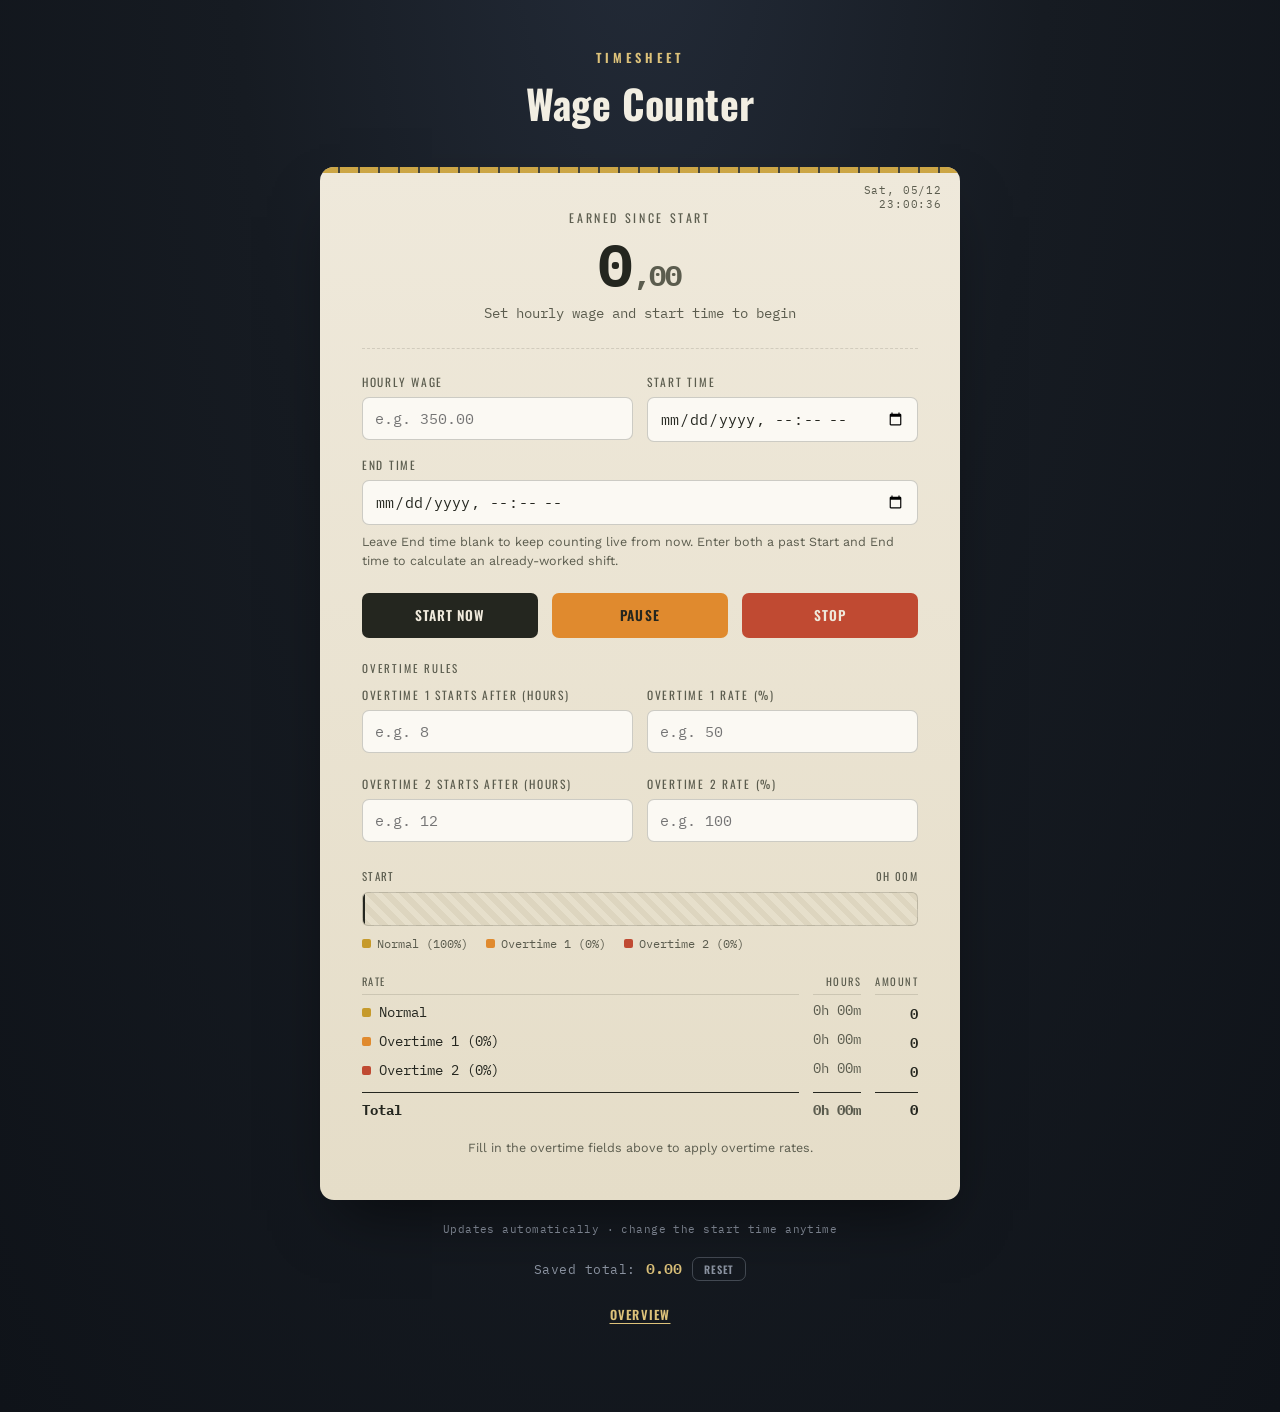
==== commit 33cd7cf5: "Add files via upload" ====
--- a/index.html
+++ b/index.html
@@ -322,7 +322,7 @@
     background: linear-gradient(180deg, var(--paper) 0%, var(--paper-2) 100%);
     color: var(--ink);
     border-radius: 12px;
-    padding: 14px 18px;
+    padding: 14px 40px 14px 18px;
     margin-bottom: 10px;
     border: 2px solid transparent;
     cursor: pointer;
@@ -330,6 +330,7 @@
     text-transform: none;
     letter-spacing: normal;
     font-weight: 400;
+    position: relative;
     transition: border-color .12s ease, transform .1s ease;
     -webkit-tap-highlight-color: transparent;
     user-select: none;
@@ -343,6 +344,24 @@
     font-family:'IBM Plex Mono', monospace; font-size:9.5px; letter-spacing:0.06em;
     text-transform:uppercase; vertical-align:middle;
   }
+
+  .week-card-delete{
+    position:absolute; top:10px; right:10px;
+    width:auto; background:none; border:none; color: var(--ink-soft);
+    font-size: 13px; padding: 5px 8px; cursor:pointer; border-radius:6px;
+    text-transform:none; letter-spacing:normal; font-weight:400;
+  }
+  .week-card-delete:hover{ background: rgba(192,74,50,0.12); color: var(--rust); }
+  .week-card-delete.armed{ background: var(--rust); color: var(--paper); font-weight:600; font-size:10.5px; }
+
+  .day-row-right{ display:flex; align-items:center; gap:8px; flex-shrink:0; }
+  .entry-delete{
+    width:auto; background:none; border:none; color: var(--ink-soft);
+    font-size: 13px; padding: 4px 7px; cursor:pointer; border-radius:6px;
+    flex-shrink:0;
+  }
+  .entry-delete:hover{ background: rgba(192,74,50,0.1); color: var(--rust); }
+  .entry-delete.armed{ background: var(--rust); color: var(--paper); font-weight:600; font-size:10.5px; }
   .week-card .week-main{ font-family:'Oswald', sans-serif; font-weight:600; font-size: 15px; }
   .week-card .week-range{ font-size: 11.5px; color: var(--ink-soft); margin-top: 2px; font-family:'IBM Plex Mono', monospace; }
   .week-card .week-stats{ text-align:right; font-family:'IBM Plex Mono', monospace; }
@@ -1126,10 +1145,12 @@
       const [yearStr, weekStr] = weekKey.split('-W');
       const isManualOnly = agg.weekSessions.length === 0 && agg.weekManuals.length > 0;
 
-      const card = document.createElement('button');
+      const card = document.createElement('div');
       card.className = 'week-card'
         + (isManualOnly ? ' manual-only' : '')
         + (selectedWeeks.has(weekKey) ? ' selected' : '');
+      card.setAttribute('role', 'button');
+      card.setAttribute('tabindex', '0');
       card.innerHTML = `
         <div>
           <div class="week-main">Week ${parseInt(weekStr,10)} · ${yearStr}${isManualOnly ? '<span class="manual-badge">Manual</span>' : ''}</div>
@@ -1139,8 +1160,12 @@
           <div class="week-amount">${agg.amount.toLocaleString('en-GB', {maximumFractionDigits:0})}</div>
           <div class="week-hours">${fmtHM(agg.hours)} · ${agg.count} entr${agg.count===1?'y':'ies'}</div>
         </div>
+        <button class="week-card-delete" data-week="${weekKey}" aria-label="Delete this week">🗑</button>
       `;
-      card.addEventListener('click', () => handleWeekClick(weekKey));
+      card.addEventListener('click', (e) => {
+        if(e.target.closest('.week-card-delete')) return;
+        handleWeekClick(weekKey);
+      });
       weeksList.appendChild(card);
     });
 
@@ -1184,9 +1209,13 @@
     renderOverview();
   });
 
+  let currentSheetWeekKey = null;
+
   function openWeekDetail(weekKey){
     const agg = getWeekAggregate(weekKey);
-    if(agg.count === 0) return;
+    if(agg.count === 0){ closeWeekDetail(); return; }
+
+    currentSheetWeekKey = weekKey;
 
     const weekStart = weekKeyToMonday(weekKey);
     const weekEnd = new Date(weekStart);
@@ -1214,7 +1243,10 @@
       row.innerHTML = `
         <div class="day-row-top">
           <span class="day-date">${dow}, ${dateStr}</span>
-          <span class="day-stats"><b>${s.amount.toLocaleString('en-GB',{maximumFractionDigits:0})}</b> · ${fmtHM(s.hours)}</span>
+          <span class="day-row-right">
+            <span class="day-stats"><b>${s.amount.toLocaleString('en-GB',{maximumFractionDigits:0})}</b> · ${fmtHM(s.hours)}</span>
+            <button class="entry-delete" data-type="session" data-id="${s.id}" aria-label="Delete entry">🗑</button>
+          </span>
         </div>
         ${s.comment ? `<div class="day-comment">"${escapeHtml(s.comment)}"</div>` : ''}
       `;
@@ -1231,7 +1263,10 @@
       row.innerHTML = `
         <div class="day-row-top">
           <span class="day-date">Manual entry</span>
-          <span class="day-stats"><b>${m.amount.toLocaleString('en-GB',{maximumFractionDigits:0})}</b>${hoursPart}</span>
+          <span class="day-row-right">
+            <span class="day-stats"><b>${m.amount.toLocaleString('en-GB',{maximumFractionDigits:0})}</b>${hoursPart}</span>
+            <button class="entry-delete" data-type="manual" data-id="${m.id}" aria-label="Delete entry">🗑</button>
+          </span>
         </div>
         ${m.comment ? `<div class="day-comment">"${escapeHtml(m.comment)}"</div>` : ''}
       `;
@@ -1243,6 +1278,7 @@
 
   function closeWeekDetail(){
     sheetOverlay.classList.remove('show');
+    currentSheetWeekKey = null;
   }
 
   sheetCloseBtn.addEventListener('click', closeWeekDetail);
@@ -1254,6 +1290,82 @@
     const div = document.createElement('div');
     div.textContent = str;
     return div.innerHTML;
+  }
+
+  // --- Delete individual entries (inside a week's detail sheet) ---
+  // tap-once-to-arm, tap-again-to-confirm — consistent with the app's
+  // existing double-tap pattern, no native browser dialogs
+  const entryDeleteArmed = {};
+  const ARM_TIMEOUT_MS = 2500;
+
+  sheetDays.addEventListener('click', (e) => {
+    const btn = e.target.closest('.entry-delete');
+    if(!btn) return;
+    const id = btn.dataset.id;
+    const type = btn.dataset.type;
+
+    if(entryDeleteArmed[id]){
+      clearTimeout(entryDeleteArmed[id]);
+      delete entryDeleteArmed[id];
+      deleteEntry(type, id);
+    } else {
+      btn.classList.add('armed');
+      btn.textContent = 'Confirm?';
+      entryDeleteArmed[id] = setTimeout(() => {
+        delete entryDeleteArmed[id];
+        btn.classList.remove('armed');
+        btn.textContent = '🗑';
+      }, ARM_TIMEOUT_MS);
+    }
+  });
+
+  function deleteEntry(type, id){
+    if(type === 'session'){
+      sessions = sessions.filter(s => s.id !== id);
+      persistSessions();
+    } else {
+      manualEntries = manualEntries.filter(m => m.id !== id);
+      persistManualEntries();
+    }
+    const weekKey = currentSheetWeekKey;
+    renderOverview();
+    if(weekKey && getWeekAggregate(weekKey).count > 0){
+      openWeekDetail(weekKey);
+    } else {
+      closeWeekDetail();
+    }
+  }
+
+  // --- Delete an entire week directly from the Overview list ---
+  const weekDeleteArmed = {};
+
+  weeksList.addEventListener('click', (e) => {
+    const btn = e.target.closest('.week-card-delete');
+    if(!btn) return;
+    const weekKey = btn.dataset.week;
+
+    if(weekDeleteArmed[weekKey]){
+      clearTimeout(weekDeleteArmed[weekKey]);
+      delete weekDeleteArmed[weekKey];
+      deleteWholeWeek(weekKey);
+    } else {
+      btn.classList.add('armed');
+      btn.textContent = 'Confirm?';
+      weekDeleteArmed[weekKey] = setTimeout(() => {
+        delete weekDeleteArmed[weekKey];
+        btn.classList.remove('armed');
+        btn.textContent = '🗑';
+      }, ARM_TIMEOUT_MS);
+    }
+  });
+
+  function deleteWholeWeek(weekKey){
+    sessions = sessions.filter(s => s.weekKey !== weekKey);
+    manualEntries = manualEntries.filter(m => m.weekKey !== weekKey);
+    persistSessions();
+    persistManualEntries();
+    selectedWeeks.delete(weekKey);
+    renderOverview();
   }
 
   // --- Add week modal (manual, week-level entry — no daily breakdown) ---
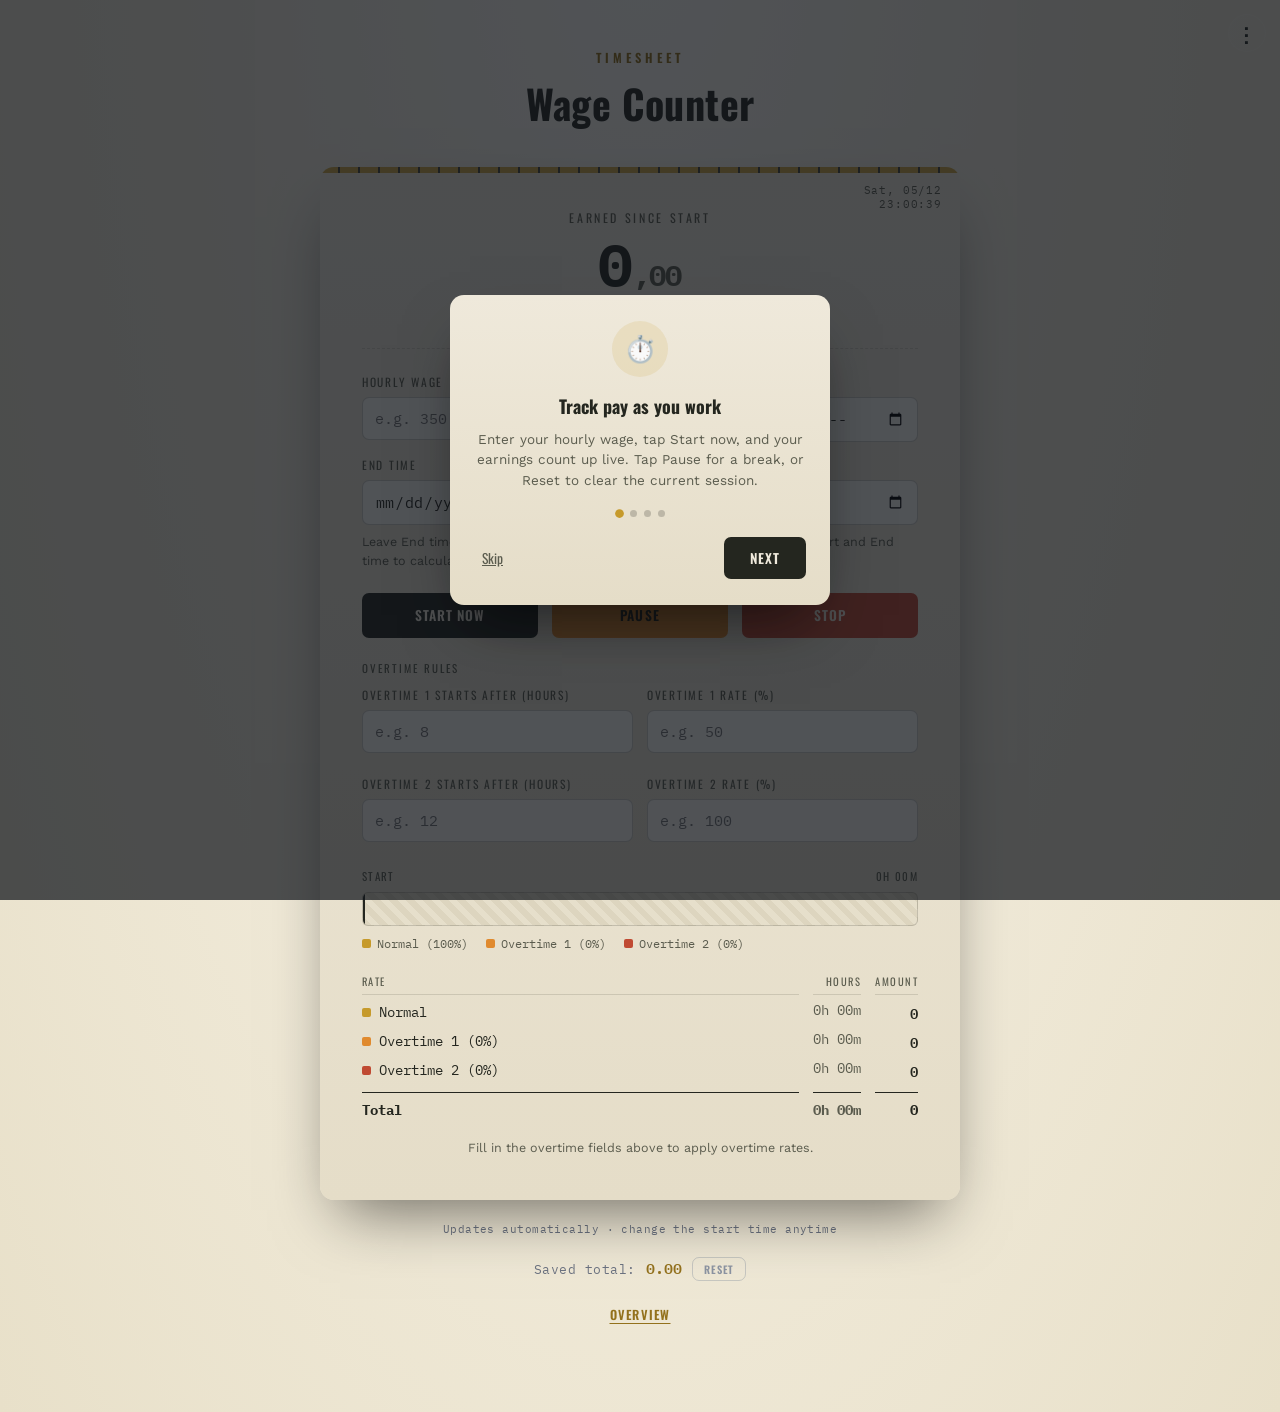
==== commit d8a6ea35: "Add files via upload" ====
--- a/index.html
+++ b/index.html
@@ -29,6 +29,23 @@
     --manual: #5c8a8d;
     --muted: #8b93a1;
     --line: rgba(36,38,31,0.14);
+
+    /* "shell" = the outer page chrome outside the paper card, theme-aware */
+    --shell-bg-1: #232b38;
+    --shell-bg-2: #161b22;
+    --shell-bg-3: #0f1319;
+    --shell-text: #f2eee2;
+    --shell-text-soft: #ddc27a;
+    --shell-muted: #8b93a1;
+  }
+
+  :root[data-theme="light"]{
+    --shell-bg-1: #fdfbf5;
+    --shell-bg-2: #f2ecdc;
+    --shell-bg-3: #e8e0c9;
+    --shell-text: #24261f;
+    --shell-text-soft: #93711c;
+    --shell-muted: #6b7280;
   }
 
   *{ box-sizing: border-box; }
@@ -37,10 +54,11 @@
     margin:0; padding:0;
     min-height:100vh;
     background:
-      radial-gradient(ellipse at 50% -10%, #232b38 0%, var(--bg) 45%, var(--bg-vignette) 100%);
+      radial-gradient(ellipse at 50% -10%, var(--shell-bg-1) 0%, var(--shell-bg-2) 45%, var(--shell-bg-3) 100%);
     font-family: 'Work Sans', sans-serif;
-    color: var(--paper);
+    color: var(--shell-text);
     -webkit-font-smoothing: antialiased;
+    transition: background .2s ease, color .2s ease;
   }
 
   body{
@@ -58,7 +76,7 @@
     letter-spacing: 0.32em;
     text-transform: uppercase;
     font-size: 12.5px;
-    color: var(--brass-soft);
+    color: var(--shell-text-soft);
     text-align:center;
     margin: 0 0 6px;
   }
@@ -70,7 +88,7 @@
     text-align:center;
     letter-spacing: 0.01em;
     margin: 0 0 34px;
-    color: #f2eee2;
+    color: var(--shell-text);
   }
 
   .card{
@@ -210,10 +228,10 @@
     margin-top: 20px;
     font-family:'IBM Plex Mono', monospace;
     font-size: 13px;
-    color: var(--muted);
+    color: var(--shell-muted);
   }
   .total-bar .total-label{ letter-spacing:0.04em; }
-  .total-bar .total-value{ color:#ddc27a; font-weight:600; font-size: 15px; }
+  .total-bar .total-value{ color: var(--shell-text-soft); font-weight:600; font-size: 15px; }
   .total-reset{
     width:auto; padding: 3px 11px; font-size: 10.5px;
     background: transparent; border: 1px solid rgba(139,147,161,0.4); color: var(--muted);
@@ -240,6 +258,35 @@
     font-weight:400; text-transform:none; letter-spacing:0; padding:6px;
   }
   .modal-cancel:hover{ background:none; color: var(--ink); }
+
+  /* --- Onboarding tutorial (first launch) --- */
+  .onboard-icon{
+    width: 56px; height:56px; border-radius:50%;
+    background: rgba(198,154,43,0.14);
+    display:flex; align-items:center; justify-content:center;
+    font-size: 26px; margin: 0 auto 16px;
+  }
+  .onboard-box h3{ text-align:center; }
+  .onboard-box p{ text-align:center; }
+  .onboard-dots{
+    display:flex; justify-content:center; gap:7px; margin: 4px 0 20px;
+  }
+  .onboard-dots span{
+    width:7px; height:7px; border-radius:50%;
+    background: rgba(36,38,31,0.22);
+    transition: background .2s ease, transform .2s ease;
+  }
+  .onboard-dots span.active{ background: var(--brass); transform: scale(1.25); }
+  .onboard-actions{
+    display:flex; align-items:center; justify-content:space-between; gap:12px;
+  }
+  .onboard-skip{
+    width:auto; background:none; color: var(--ink-soft);
+    text-decoration: underline; font-weight:400; text-transform:none;
+    letter-spacing:0; padding:8px;
+  }
+  .onboard-skip:hover{ background:none; color: var(--ink); }
+  .onboard-next{ width:auto; padding: 11px 26px; }
 
   .modal-box label{ text-align:left; }
   .modal-box input[type="date"],
@@ -263,6 +310,15 @@
   }
   .modal-box textarea:focus{ border-color: var(--brass); box-shadow: 0 0 0 3px rgba(198,154,43,0.22); }
 
+  .extra-toggle{
+    background:none; border: 1.5px dashed rgba(198,154,43,0.5);
+    color: var(--ink-soft); font-family:'Oswald', sans-serif;
+    font-size: 12px; text-transform:uppercase; letter-spacing:0.08em;
+    padding: 10px; border-radius: 8px; margin-bottom: 16px;
+  }
+  .extra-toggle:hover{ background: rgba(198,154,43,0.08); color: var(--ink); }
+  .extra-fields input{ margin-bottom: 16px; }
+
   .duplicate-notice{
     background: rgba(92,138,141,0.12);
     border: 1.5px dashed var(--manual);
@@ -277,12 +333,12 @@
   /* --- Overview link / navigation --- */
   .overview-link-row{ text-align:center; margin-top: 16px; }
   .overview-link{
-    width:auto; background:none; color: var(--brass-soft);
+    width:auto; background:none; color: var(--shell-text-soft);
     text-decoration: underline; text-underline-offset: 3px;
     font-family:'Oswald', sans-serif; font-size: 12.5px;
     letter-spacing: 0.1em; text-transform: uppercase; padding: 8px;
   }
-  .overview-link:hover{ background:none; color: #f2eee2; }
+  .overview-link:hover{ background:none; color: var(--shell-text); }
 
   /* --- Overview screen --- */
   #overviewView{ display:none; }
@@ -429,6 +485,40 @@
     margin-top: 5px; font-size: 12.5px; color: var(--ink-soft);
     font-style: italic; line-height:1.4;
   }
+  .day-row .day-extra{
+    margin-top: 5px; font-size: 12.5px; color: var(--manual); font-weight:600;
+  }
+
+  /* --- Theme menu (3-dot button, top of app) --- */
+  .theme-menu-btn{
+    position: fixed; top: 14px; right: 14px; z-index: 55;
+    width: 38px; height:38px; padding:0;
+    border-radius: 50%;
+    background: rgba(255,255,255,0.06);
+    color: var(--shell-text, #f2eee2);
+    font-size: 20px; line-height:1;
+    display:flex; align-items:center; justify-content:center;
+    border: 1px solid rgba(255,255,255,0.12);
+  }
+  .theme-menu-btn:hover{ background: rgba(255,255,255,0.12); }
+
+  .theme-menu{
+    display:none; position: fixed; top: 58px; right: 14px; z-index: 55;
+    background: linear-gradient(180deg, var(--paper) 0%, var(--paper-2) 100%);
+    border-radius: 12px; padding: 8px;
+    box-shadow: 0 16px 36px -12px rgba(0,0,0,0.5);
+    min-width: 190px;
+  }
+  .theme-menu.show{ display:block; }
+  .theme-menu button{
+    width:100%; text-align:left; background:none; color: var(--ink);
+    text-transform:none; letter-spacing:normal; font-weight:500; font-size:13.5px;
+    padding: 10px 12px; border-radius: 7px;
+    display:flex; align-items:center; justify-content:space-between;
+  }
+  .theme-menu button:hover{ background: rgba(36,38,31,0.07); }
+  .theme-menu button.active{ color: var(--ink); font-weight:700; }
+  .theme-menu button.active::after{ content:"✓"; color: var(--brass); font-weight:700; }
 
   .row.btnrow-outer{ margin-bottom: 22px; }
   .row.btnrow-outer .field{ flex: 1 1 160px; }
@@ -545,7 +635,7 @@
     margin-top: 22px;
     font-family:'IBM Plex Mono', monospace;
     font-size: 11px;
-    color: var(--muted);
+    color: var(--shell-muted);
     letter-spacing: 0.04em;
   }
 
@@ -585,6 +675,19 @@
 </style>
 </head>
 <body>
+<button id="themeMenuBtn" class="theme-menu-btn" aria-label="Theme settings">⋮</button>
+<div id="themeMenu" class="theme-menu">
+  <button type="button" data-theme-choice="light">Light</button>
+  <button type="button" data-theme-choice="dark">Dark</button>
+  <button type="button" data-theme-choice="system">Use device setting</button>
+</div>
+
+<div class="modal-overlay" id="onboardModal">
+  <div class="modal-box onboard-box" id="onboardBox">
+    <!-- content filled in by JS -->
+  </div>
+</div>
+
 <div class="wrap">
   <p class="eyebrow">Timesheet</p>
   <h1>Wage Counter</h1>
@@ -771,6 +874,15 @@
     <p>Save this session's earnings to your saved total before stopping?</p>
     <label for="stopComment">Comment (optional)</label>
     <textarea id="stopComment" placeholder="e.g. covered for Alex, extra busy shift…"></textarea>
+
+    <button type="button" id="extraToggleBtn" class="extra-toggle">+ Add extra amount (tips, bonus…)</button>
+    <div id="extraFields" class="extra-fields" style="display:none;">
+      <label for="extraDesc">What is it?</label>
+      <input type="text" id="extraDesc" placeholder="e.g. tips">
+      <label for="extraAmount">Extra amount</label>
+      <input type="number" id="extraAmount" min="0" step="0.01" placeholder="e.g. 150">
+    </div>
+
     <div class="modal-actions">
       <button id="stopSaveBtn">Save &amp; stop</button>
       <button id="stopDiscardBtn" class="btn-stop">Discard &amp; stop</button>
@@ -780,6 +892,31 @@
 </div>
 
 <script>
+  // --- Theme (light / dark / system) — applied immediately, before anything
+  // else, so the page never flashes the wrong theme on load ---
+  const THEME_STORAGE_KEY = 'wage-counter-theme-v1';
+
+  function getSystemTheme(){
+    return (window.matchMedia && window.matchMedia('(prefers-color-scheme: light)').matches) ? 'light' : 'dark';
+  }
+  function loadThemeChoice(){
+    try{ return localStorage.getItem(THEME_STORAGE_KEY) || 'system'; }catch(e){ return 'system'; }
+  }
+  function saveThemeChoice(choice){
+    try{ localStorage.setItem(THEME_STORAGE_KEY, choice); }catch(e){ /* ignore */ }
+  }
+  let currentThemeChoice = loadThemeChoice();
+  function applyTheme(choice){
+    const effective = choice === 'system' ? getSystemTheme() : choice;
+    document.documentElement.setAttribute('data-theme', effective);
+  }
+  applyTheme(currentThemeChoice);
+  if(window.matchMedia){
+    window.matchMedia('(prefers-color-scheme: light)').addEventListener('change', () => {
+      if(currentThemeChoice === 'system') applyTheme('system');
+    });
+  }
+
   // --- Storage (localStorage) ---
   const STORAGE_KEY = 'wage-counter-state-v2';
   const TOTAL_STORAGE_KEY = 'wage-counter-saved-total-v1';
@@ -1004,6 +1141,23 @@
   }
 
   const stopComment = document.getElementById('stopComment');
+  const extraToggleBtn = document.getElementById('extraToggleBtn');
+  const extraFields = document.getElementById('extraFields');
+  const extraDesc = document.getElementById('extraDesc');
+  const extraAmount = document.getElementById('extraAmount');
+
+  extraToggleBtn.addEventListener('click', () => {
+    const showing = extraFields.style.display !== 'none';
+    extraFields.style.display = showing ? 'none' : 'block';
+    extraToggleBtn.textContent = showing ? '+ Add extra amount (tips, bonus…)' : '− Remove extra amount';
+  });
+
+  function resetExtraFields(){
+    extraDesc.value = '';
+    extraAmount.value = '';
+    extraFields.style.display = 'none';
+    extraToggleBtn.textContent = '+ Add extra amount (tips, bonus…)';
+  }
 
   stopBtn.addEventListener('click', () => {
     stopModal.classList.add('show');
@@ -1020,7 +1174,13 @@
     if(!isNaN(start) && wage > 0 && calcEnd > start){
       const settings = getSettings();
       const data = computeAll(start, calcEnd, wage, settings);
-      savedTotal += data.totalKr;
+
+      const extraAmt = parseFloat(extraAmount.value);
+      const hasExtra = !isNaN(extraAmt) && extraAmt > 0;
+      const extraDescVal = extraDesc.value.trim();
+      const totalWithExtra = data.totalKr + (hasExtra ? extraAmt : 0);
+
+      savedTotal += totalWithExtra;
       persistSavedTotal();
       renderSavedTotal();
 
@@ -1029,19 +1189,22 @@
         start: start.toISOString(),
         end: calcEnd.toISOString(),
         hours: data.totalHours,
-        amount: data.totalKr,
+        amount: totalWithExtra,
         comment: stopComment.value.trim(),
-        weekKey: weekKeyFor(start)
+        weekKey: weekKeyFor(start),
+        extra: hasExtra ? { amount: extraAmt, description: extraDescVal } : null
       });
       persistSessions();
     }
     stopComment.value = '';
+    resetExtraFields();
     stopModal.classList.remove('show');
     endCurrentSession();
   });
 
   stopDiscardBtn.addEventListener('click', () => {
     stopComment.value = '';
+    resetExtraFields();
     stopModal.classList.remove('show');
     endCurrentSession();
   });
@@ -1240,6 +1403,9 @@
       const dateStr = d.toLocaleDateString('en-GB', {day:'numeric', month:'short'});
       const row = document.createElement('div');
       row.className = 'day-row';
+      const extraLine = s.extra
+        ? `<div class="day-extra">+ ${s.extra.amount.toLocaleString('en-GB',{maximumFractionDigits:0})}${s.extra.description ? ' — ' + escapeHtml(s.extra.description) : ''}</div>`
+        : '';
       row.innerHTML = `
         <div class="day-row-top">
           <span class="day-date">${dow}, ${dateStr}</span>
@@ -1248,6 +1414,7 @@
             <button class="entry-delete" data-type="session" data-id="${s.id}" aria-label="Delete entry">🗑</button>
           </span>
         </div>
+        ${extraLine}
         ${s.comment ? `<div class="day-comment">"${escapeHtml(s.comment)}"</div>` : ''}
       `;
       sheetDays.appendChild(row);
@@ -1683,6 +1850,110 @@
   render();
   setInterval(render, 1000);
 
+  // --- First-launch onboarding tutorial ---
+  const ONBOARD_STORAGE_KEY = 'wage-counter-onboarded-v1';
+  const onboardModal = document.getElementById('onboardModal');
+  const onboardBox = document.getElementById('onboardBox');
+
+  const onboardSteps = [
+    {
+      icon: '⏱️',
+      title: 'Track pay as you work',
+      text: 'Enter your hourly wage, tap Start now, and your earnings count up live. Tap Pause for a break, or Reset to clear the current session.'
+    },
+    {
+      icon: '¤',
+      title: 'Set your overtime rates',
+      text: 'Fill in Overtime 1 and Overtime 2 to apply higher rates after a set number of hours. Leave them blank if overtime doesn\u2019t apply.'
+    },
+    {
+      icon: '💾',
+      title: 'Save a finished shift',
+      text: 'Tap Stop → Save & stop to log it, with an optional comment. You can also enter a past Start and End time to work out an already-finished shift.'
+    },
+    {
+      icon: '📅',
+      title: 'See your Overview',
+      text: 'The Overview button at the bottom shows weekly totals. Add a week you didn\u2019t track day-by-day, or double-tap weeks to combine their totals.'
+    }
+  ];
+
+  let onboardIndex = 0;
+
+  function renderOnboardStep(){
+    const step = onboardSteps[onboardIndex];
+    const isLast = onboardIndex === onboardSteps.length - 1;
+    const dots = onboardSteps.map((_, i) => `<span class="${i===onboardIndex ? 'active' : ''}"></span>`).join('');
+
+    onboardBox.innerHTML = `
+      <div class="onboard-icon">${step.icon}</div>
+      <h3>${step.title}</h3>
+      <p>${step.text}</p>
+      <div class="onboard-dots">${dots}</div>
+      <div class="onboard-actions">
+        <button class="onboard-skip" id="onboardSkipBtn">Skip</button>
+        <button class="onboard-next" id="onboardNextBtn">${isLast ? 'Get started' : 'Next'}</button>
+      </div>
+    `;
+
+    document.getElementById('onboardSkipBtn').addEventListener('click', closeOnboarding);
+    document.getElementById('onboardNextBtn').addEventListener('click', () => {
+      if(isLast){
+        closeOnboarding();
+      } else {
+        onboardIndex++;
+        renderOnboardStep();
+      }
+    });
+  }
+
+  function closeOnboarding(){
+    onboardModal.classList.remove('show');
+    try{ localStorage.setItem(ONBOARD_STORAGE_KEY, '1'); }catch(e){ /* ignore */ }
+  }
+
+  (function maybeShowOnboarding(){
+    let seen = false;
+    try{ seen = localStorage.getItem(ONBOARD_STORAGE_KEY) === '1'; }catch(e){ /* ignore */ }
+    if(!seen){
+      onboardIndex = 0;
+      renderOnboardStep();
+      onboardModal.classList.add('show');
+    }
+  })();
+
+  // --- Theme menu wiring (3-dot button) ---
+  const themeMenuBtn = document.getElementById('themeMenuBtn');
+  const themeMenu = document.getElementById('themeMenu');
+
+  function renderThemeMenu(){
+    themeMenu.querySelectorAll('[data-theme-choice]').forEach(btn => {
+      btn.classList.toggle('active', btn.dataset.themeChoice === currentThemeChoice);
+    });
+  }
+
+  themeMenuBtn.addEventListener('click', (e) => {
+    e.stopPropagation();
+    const willShow = !themeMenu.classList.contains('show');
+    if(willShow) renderThemeMenu();
+    themeMenu.classList.toggle('show', willShow);
+  });
+
+  themeMenu.querySelectorAll('[data-theme-choice]').forEach(btn => {
+    btn.addEventListener('click', () => {
+      currentThemeChoice = btn.dataset.themeChoice;
+      saveThemeChoice(currentThemeChoice);
+      applyTheme(currentThemeChoice);
+      themeMenu.classList.remove('show');
+    });
+  });
+
+  document.addEventListener('click', (e) => {
+    if(themeMenu.classList.contains('show') && !themeMenu.contains(e.target) && e.target !== themeMenuBtn){
+      themeMenu.classList.remove('show');
+    }
+  });
+
   // register service worker for offline use / installation
   if('serviceWorker' in navigator){
     window.addEventListener('load', () => {
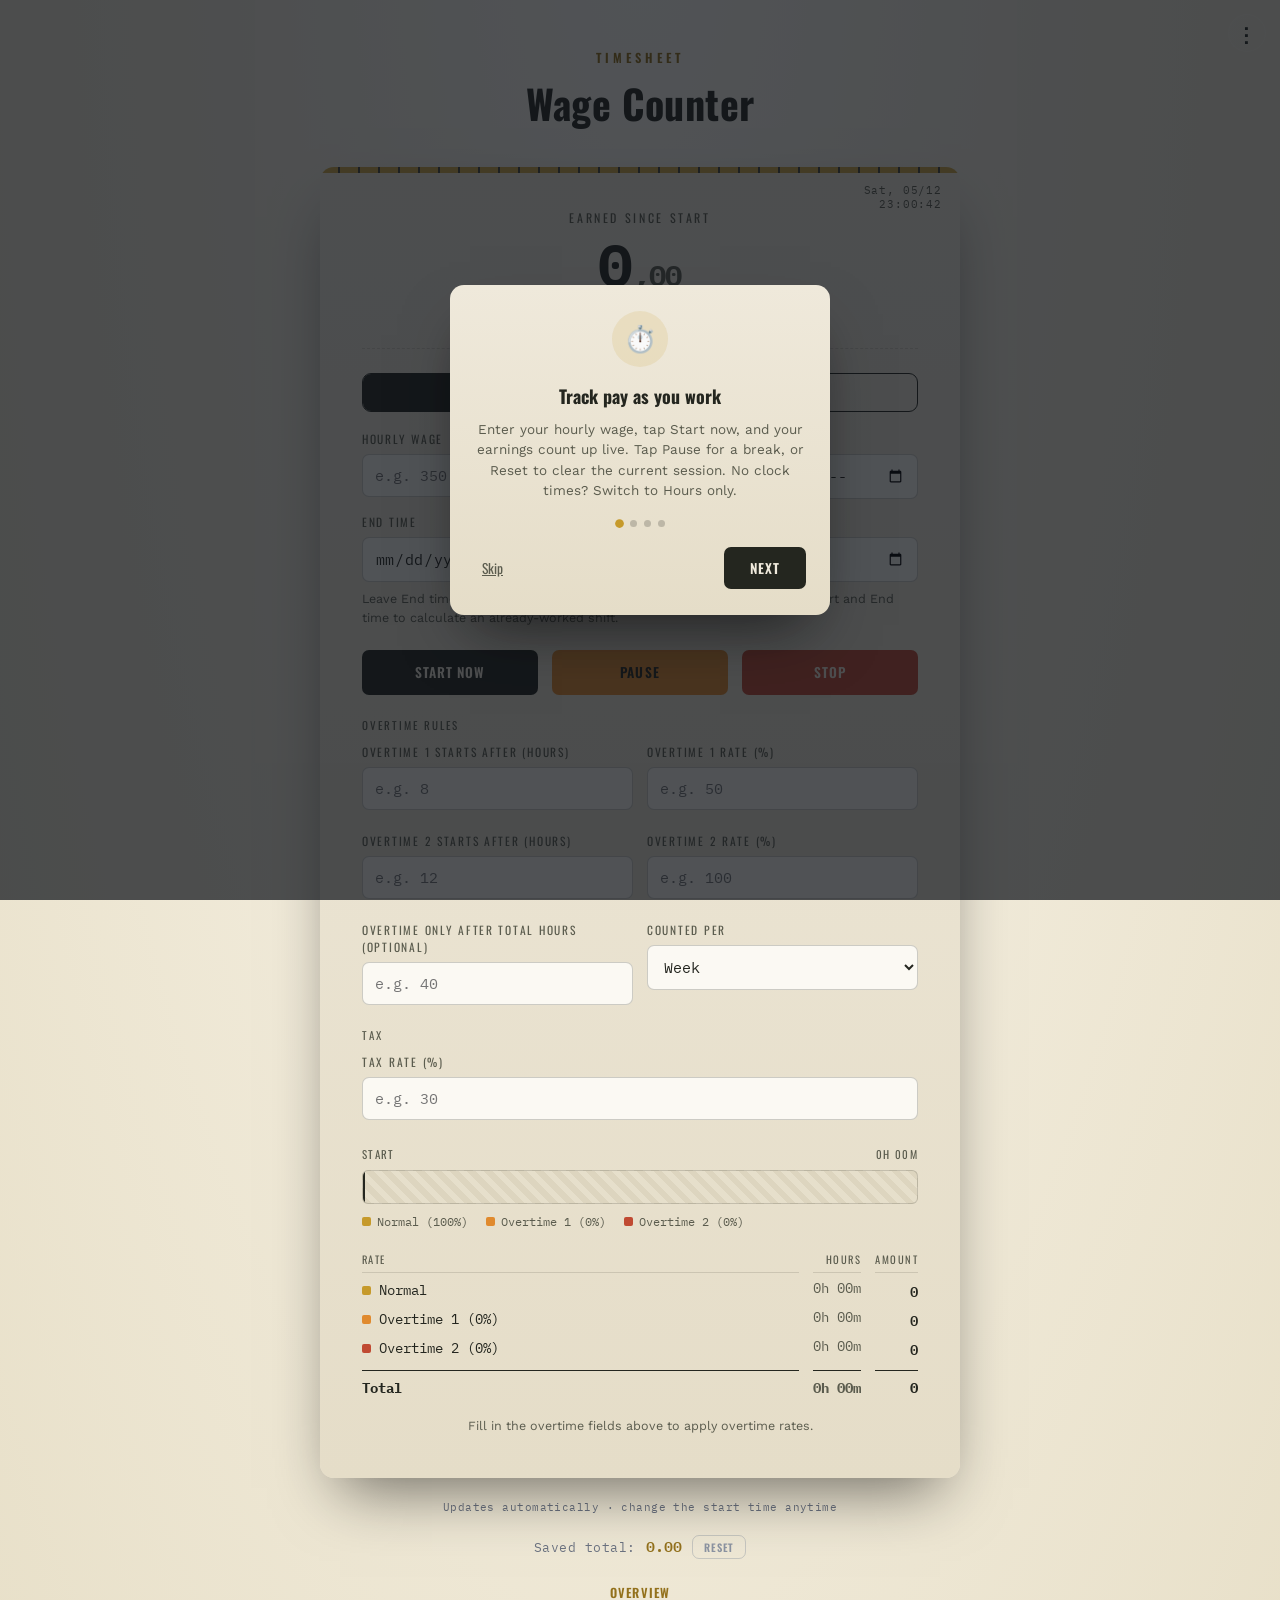
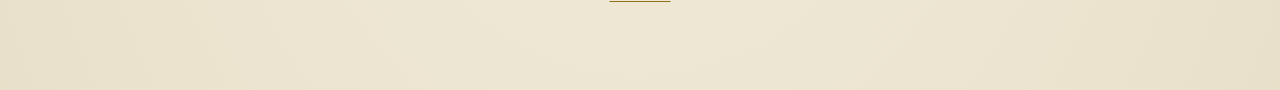
==== commit 8739b1e4: "Add files via upload" ====
--- a/index.html
+++ b/index.html
@@ -171,7 +171,7 @@
     margin-bottom: 7px;
   }
 
-  input[type="number"], input[type="datetime-local"], input[type="date"]{
+  input[type="number"], input[type="datetime-local"], input[type="date"], input[type="text"]{
     width: 100%;
     font-family:'IBM Plex Mono', monospace;
     font-size: 15px;
@@ -290,6 +290,7 @@
 
   .modal-box label{ text-align:left; }
   .modal-box input[type="date"],
+  .modal-box input[type="text"],
   .modal-box input[type="number"]{
     margin-bottom: 16px;
   }
@@ -672,6 +673,44 @@
   @media (prefers-reduced-motion: reduce){
     .seg{ transition:none; }
   }
+
+  /* --- Input mode toggle (start/end vs hours only) --- */
+  .mode-toggle{
+    display:flex; margin-bottom: 18px; border: 1.5px solid var(--ink);
+    border-radius: 9px; overflow:hidden;
+  }
+  button.mode-btn{
+    flex:1; border-radius:0; background:transparent; color: var(--ink);
+    font-size: 12px; padding: 10px 8px;
+  }
+  button.mode-btn:hover{ background: rgba(36,38,31,0.08); }
+  button.mode-btn.active{ background: var(--ink); color: var(--paper); }
+  body[data-mode="hours"] .mode-times{ display:none; }
+  body:not([data-mode="hours"]) .mode-hours{ display:none; }
+  .tax-rows{ display:contents; }
+  .total-net{ color: var(--shell-muted); font-size: 12px; }
+  .sel-tax{ display:block; font-size: 11.5px; opacity:.8; margin-top:3px; }
+  .sel-actions{ display:flex; gap:8px; align-items:center; }
+  .sel-actions .btn-add{ width:auto; padding: 7px 12px; font-size: 11px; }
+  .check-row{
+    display:flex !important; align-items:center; gap:10px; text-transform:none !important;
+    letter-spacing:0 !important; font-family:'Work Sans', sans-serif !important;
+    font-size: 13px !important; margin: 2px 0 20px;
+  }
+  .check-row input{ width:18px; height:18px; flex-shrink:0; margin:0; accent-color: var(--brass); }
+  .week-card.collection-card{ border-color: var(--brass); }
+  .coll-badge{
+    display:inline-block; margin-left:7px; padding:2px 7px; border-radius:5px;
+    background: rgba(198,154,43,0.2); color: #8a5a1a;
+    font-family:'IBM Plex Mono', monospace; font-size:9.5px; letter-spacing:0.06em;
+    text-transform:uppercase; vertical-align:middle;
+  }
+
+  select#periodType{
+    width:100%; font-family:'IBM Plex Mono', monospace; font-size:15px; padding:11px 12px;
+    border-radius:7px; border:1.5px solid rgba(36,38,31,0.22); background:#fbf9f3; color:var(--ink); outline:none;
+  }
+  select#periodType:focus{ border-color: var(--brass); box-shadow: 0 0 0 3px rgba(198,154,43,0.22); }
 </style>
 </head>
 <body>
@@ -707,23 +746,43 @@
       <div class="hero-sub" id="heroSub">Set hourly wage and start time to begin</div>
     </div>
 
+    <div class="mode-toggle" id="modeToggle">
+      <button type="button" class="mode-btn active" data-mode="times">Start / end time</button>
+      <button type="button" class="mode-btn" data-mode="hours">Hours only</button>
+    </div>
+
     <div class="row">
       <div class="field">
         <label for="wage">Hourly wage</label>
         <input type="number" id="wage" min="0" step="0.01" placeholder="e.g. 350.00" value="">
       </div>
-      <div class="field">
+      <div class="field mode-times">
         <label for="startInput">Start time</label>
         <input type="datetime-local" id="startInput">
       </div>
-      <div class="field">
+      <div class="field mode-times">
         <label for="endInput">End time</label>
         <input type="datetime-local" id="endInput">
       </div>
+      <div class="field mode-hours">
+        <label for="hoursInput">Hours worked</label>
+        <input type="number" id="hoursInput" min="0" step="0.25" placeholder="e.g. 7.5" value="">
+      </div>
+      <div class="field mode-hours">
+        <label for="hoursDate">Date</label>
+        <input type="date" id="hoursDate">
+      </div>
     </div>
-    <p class="hint" style="margin-top:-14px; margin-bottom:22px; text-align:left;">Leave End time blank to keep counting live from now. Enter both a past Start and End time to calculate an already-worked shift.</p>
-
-    <div class="row btnrow-outer">
+    <p class="hint mode-times" style="margin-top:-14px; margin-bottom:22px; text-align:left;">Leave End time blank to keep counting live from now. Enter both a past Start and End time to calculate an already-worked shift.</p>
+    <p class="hint mode-hours" style="margin-top:-14px; margin-bottom:22px; text-align:left;">Enter just the number of hours worked (e.g. 7.5) and the date. Overtime rules count from the first hour.</p>
+
+    <div class="row btnrow-outer mode-hours">
+      <div class="field btnrow">
+        <button id="saveHoursBtn" class="btn-add">Save shift</button>
+      </div>
+    </div>
+
+    <div class="row btnrow-outer mode-times">
       <div class="field btnrow">
         <button id="startBtn">Start now</button>
       </div>
@@ -757,6 +816,28 @@
       </div>
     </div>
 
+    <div class="row">
+      <div class="field">
+        <label for="periodHours">Overtime only after total hours (optional)</label>
+        <input type="number" id="periodHours" min="0" step="0.25" placeholder="e.g. 40" value="">
+      </div>
+      <div class="field">
+        <label for="periodType">Counted per</label>
+        <select id="periodType">
+          <option value="week">Week</option>
+          <option value="month">Month</option>
+        </select>
+      </div>
+    </div>
+
+    <div class="section-label">Tax</div>
+    <div class="row">
+      <div class="field">
+        <label for="taxPct">Tax rate (%)</label>
+        <input type="number" id="taxPct" min="0" max="100" step="0.1" placeholder="e.g. 30" value="">
+      </div>
+    </div>
+
     <div class="timeline-wrap">
       <div class="timeline-label"><span>Start</span><span id="elapsedLabel">0h 00m</span></div>
       <div class="timeline" id="timeline">
@@ -789,6 +870,16 @@
       <div class="rate-label tot">Total</div>
       <div class="val-t tot" id="tTot">0h 00m</div>
       <div class="val-kr tot" id="krTot">0</div>
+
+      <div class="tax-rows" id="taxRows" style="display:none;">
+        <div class="rate-label" id="taxLabel">Tax</div>
+        <div class="val-t"></div>
+        <div class="val-kr" id="krTax">0</div>
+
+        <div class="rate-label tot">Payout</div>
+        <div class="val-t tot"></div>
+        <div class="val-kr tot" id="krPayout">0</div>
+      </div>
     </div>
 
     <p class="hint" id="hintText">Overtime rates apply after the hours you set above. Leave a field blank to skip that overtime tier.</p>
@@ -799,6 +890,7 @@
   <div class="total-bar">
     <span class="total-label">Saved total:</span>
     <span class="total-value" id="totalValue">0</span>
+    <span class="total-net" id="totalNet" style="display:none;"></span>
     <button class="total-reset" id="resetTotalBtn">Reset</button>
   </div>
 
@@ -818,13 +910,22 @@
     </div>
 
     <div class="selection-summary" id="selectionSummary">
-      <span><span id="selCount">0</span> weeks selected · <span class="sel-value" id="selTotal">0</span></span>
-      <button id="selClearBtn" class="modal-cancel" style="text-decoration:underline;">Clear</button>
+      <span><span id="selCount">0</span> weeks selected · <span class="sel-value" id="selTotal">0</span><span class="sel-tax" id="selTax"></span></span>
+      <span class="sel-actions">
+        <button id="selSaveBtn" class="btn-add">Save as…</button>
+        <button id="selClearBtn" class="modal-cancel" style="text-decoration:underline;">Clear</button>
+      </span>
     </div>
 
+    <div id="collectionsSection" style="display:none;">
+      <div class="section-label">Saved collections</div>
+      <div id="collectionsList"></div>
+      <div class="section-label" style="margin-top:18px;">Weeks</div>
+    </div>
+
     <div id="weeksList"></div>
 
-    <p class="overview-hint">Tap a week to see the daily breakdown. Double-tap a week to add it to a combined total — double-tap again to remove it.</p>
+    <p class="overview-hint">Tap a week to see the daily breakdown. Double-tap weeks to add them to a combined total, then tap “Save as…” to store them as a named collection (e.g. January).</p>
   </div>
 </div>
 
@@ -868,10 +969,24 @@
   </div>
 </div>
 
+<div class="modal-overlay" id="collectionModal">
+  <div class="modal-box">
+    <h3>Save selected weeks</h3>
+    <p id="collectionModalInfo"></p>
+    <label for="collectionName">Name</label>
+    <input type="text" id="collectionName" placeholder="e.g. January" maxlength="40" autocomplete="off">
+    <label class="check-row"><input type="checkbox" id="collectionRemove"> Remove these weeks from the list after saving</label>
+    <div class="modal-actions">
+      <button id="collectionSaveBtn" class="btn-add">Save collection</button>
+      <button id="collectionCancelBtn" class="modal-cancel">Cancel</button>
+    </div>
+  </div>
+</div>
+
 <div class="modal-overlay" id="stopModal">
   <div class="modal-box">
-    <h3>Stop this session?</h3>
-    <p>Save this session's earnings to your saved total before stopping?</p>
+    <h3 id="stopTitle">Stop this session?</h3>
+    <p id="stopText">Save this session's earnings to your saved total before stopping?</p>
     <label for="stopComment">Comment (optional)</label>
     <textarea id="stopComment" placeholder="e.g. covered for Alex, extra busy shift…"></textarea>
 
@@ -933,6 +1048,46 @@
   }
   function renderSavedTotal(){
     document.getElementById('totalValue').textContent = savedTotal.toLocaleString('en-GB', {minimumFractionDigits:2, maximumFractionDigits:2});
+    const net = document.getElementById('totalNet');
+    const pct = getTaxPct();
+    if(pct > 0 && savedTotal > 0){
+      net.textContent = '(payout ' + (savedTotal * (1 - pct/100)).toLocaleString('en-GB', {minimumFractionDigits:2, maximumFractionDigits:2}) + ')';
+      net.style.display = '';
+    } else {
+      net.style.display = 'none';
+    }
+  }
+
+  // --- Tax: one rate applied to gross amounts (nothing is stored per entry) ---
+  function getTaxPct(){
+    const p = parseFloat(document.getElementById('taxPct').value);
+    if(isNaN(p) || p <= 0) return 0;
+    return Math.min(p, 100);
+  }
+  function taxSplit(gross){
+    const pct = getTaxPct();
+    const tax = gross * pct / 100;
+    return { pct, tax, net: gross - tax };
+  }
+  function fmtMoney0(v){ return v.toLocaleString('en-GB', {maximumFractionDigits:0}); }
+  // "tax 300 · payout 700" line for overview totals (empty when no tax rate is set)
+  function taxLine(gross){
+    const t = taxSplit(gross);
+    if(t.pct <= 0) return '';
+    return `tax ${fmtMoney0(t.tax)} (${t.pct}%) · payout ${fmtMoney0(t.net)}`;
+  }
+
+  // --- Saved collections (named groups of weeks, e.g. "January") ---
+  const COLLECTIONS_STORAGE_KEY = 'wage-counter-collections-v1';
+  let collections = [];
+  function loadCollections(){
+    try{
+      const raw = localStorage.getItem(COLLECTIONS_STORAGE_KEY);
+      collections = raw ? (JSON.parse(raw) || []) : [];
+    }catch(e){ collections = []; }
+  }
+  function persistCollections(){
+    try{ localStorage.setItem(COLLECTIONS_STORAGE_KEY, JSON.stringify(collections)); }catch(e){ /* ignore */ }
   }
 
   // --- Sessions log (for the Overview page: date, hours, amount, comment per saved shift) ---
@@ -1002,7 +1157,13 @@
         ot2Pct: ot2PctInput.value,
         isPaused,
         pausedAt: pausedAt ? pausedAt.toISOString() : null,
-        totalPausedMs
+        totalPausedMs,
+        inputMode,
+        hours: hoursInput.value,
+        hoursDate: hoursDate.value,
+        taxPct: taxPctInput.value,
+        periodHours: periodHoursInput.value,
+        periodType: periodTypeInput.value
       }));
     }catch(e){ /* storage unavailable, ignore */ }
   }
@@ -1022,6 +1183,12 @@
       isPaused = !!s.isPaused;
       pausedAt = s.pausedAt ? new Date(s.pausedAt) : null;
       totalPausedMs = s.totalPausedMs || 0;
+      inputMode = s.inputMode === 'hours' ? 'hours' : 'times';
+      if(s.hours) hoursInput.value = s.hours;
+      if(s.hoursDate) hoursDate.value = s.hoursDate;
+      if(s.taxPct !== undefined && s.taxPct !== '') taxPctInput.value = s.taxPct;
+      if(s.periodHours) periodHoursInput.value = s.periodHours;
+      if(s.periodType === 'month') periodTypeInput.value = 'month';
       return true;
     }catch(e){ return false; }
   }
@@ -1041,11 +1208,19 @@
   const ot1PctInput = document.getElementById('ot1Pct');
   const ot2HoursInput = document.getElementById('ot2Hours');
   const ot2PctInput = document.getElementById('ot2Pct');
+  const taxPctInput = document.getElementById('taxPct');
+  const periodHoursInput = document.getElementById('periodHours');
+  const periodTypeInput = document.getElementById('periodType');
+  const hoursInput = document.getElementById('hoursInput');
+  const hoursDate = document.getElementById('hoursDate');
+  const modeToggle = document.getElementById('modeToggle');
+  const saveHoursBtn = document.getElementById('saveHoursBtn');
 
   // pause state
   let isPaused = false;
   let pausedAt = null;      // Date when pause was pressed
   let totalPausedMs = 0;    // accumulated paused time since start
+  let inputMode = 'times';  // 'times' (start/end) or 'hours' (just a number of hours)
 
   function toLocalInputValue(d){
     const pad = n => String(n).padStart(2,'0');
@@ -1068,6 +1243,33 @@
     return getEffectiveNow();
   }
 
+  // the start/end pair used for all calculations, for either input mode.
+  // In "hours only" mode a synthetic shift is built on the chosen date.
+  function getRange(){
+    if(inputMode === 'hours'){
+      const h = parseFloat(hoursInput.value);
+      const d = new Date((hoursDate.value || '') + 'T08:00:00');
+      if(isNaN(d) || !(h > 0)) return { start: new Date(NaN), end: new Date(NaN) };
+      return { start: d, end: new Date(d.getTime() + h * 3600000) };
+    }
+    return { start: new Date(startInput.value), end: getCalcEnd() };
+  }
+
+  function applyMode(){
+    document.body.dataset.mode = inputMode;
+    modeToggle.querySelectorAll('.mode-btn').forEach(b => b.classList.toggle('active', b.dataset.mode === inputMode));
+    if(!hoursDate.value) hoursDate.value = toLocalInputValue(new Date()).slice(0,10);
+  }
+
+  modeToggle.addEventListener('click', (e) => {
+    const btn = e.target.closest('.mode-btn');
+    if(!btn) return;
+    inputMode = btn.dataset.mode === 'hours' ? 'hours' : 'times';
+    applyMode();
+    saveState();
+    render();
+  });
+
   function hasExplicitEnd(){
     const endVal = new Date(endInput.value);
     return endInput.value !== '' && !isNaN(endVal);
@@ -1094,6 +1296,7 @@
   // restore saved state — leave start blank if nothing was saved or if it
   // was intentionally reset; the counter only begins once "Start now" is pressed
   loadState();
+  applyMode();
 
   startBtn.addEventListener('click', () => {
     const hasSession = startInput.value !== '' && !isNaN(new Date(startInput.value));
@@ -1132,6 +1335,7 @@
   function endCurrentSession(){
     startInput.value = '';
     endInput.value = '';
+    if(inputMode === 'hours') hoursInput.value = '';
     isPaused = false;
     pausedAt = null;
     totalPausedMs = 0;
@@ -1159,8 +1363,31 @@
     extraToggleBtn.textContent = '+ Add extra amount (tips, bonus…)';
   }
 
-  stopBtn.addEventListener('click', () => {
+  const stopTitle = document.getElementById('stopTitle');
+  const stopText = document.getElementById('stopText');
+
+  function openStopModal(){
+    const hm = inputMode === 'hours';
+    stopTitle.textContent = hm ? 'Save this shift?' : 'Stop this session?';
+    stopText.textContent = hm
+      ? 'Add these hours to your saved total and Overview.'
+      : 'Save this session\u2019s earnings to your saved total before stopping?';
+    stopSaveBtn.innerHTML = hm ? 'Save shift' : 'Save &amp; stop';
+    stopDiscardBtn.style.display = hm ? 'none' : '';
     stopModal.classList.add('show');
+  }
+
+  stopBtn.addEventListener('click', openStopModal);
+
+  saveHoursBtn.addEventListener('click', () => {
+    const wage = parseFloat(wageInput.value);
+    const rng = getRange();
+    if(!(wage > 0)){ wageInput.focus(); return; }
+    if(isNaN(rng.start)){
+      (hoursInput.value === '' || !(parseFloat(hoursInput.value) > 0) ? hoursInput : hoursDate).focus();
+      return;
+    }
+    openStopModal();
   });
 
   stopCancelBtn.addEventListener('click', () => {
@@ -1169,8 +1396,9 @@
 
   stopSaveBtn.addEventListener('click', () => {
     const wage = parseFloat(wageInput.value);
-    const start = new Date(startInput.value);
-    const calcEnd = getCalcEnd();
+    const rng = getRange();
+    const start = rng.start;
+    const calcEnd = rng.end;
     if(!isNaN(start) && wage > 0 && calcEnd > start){
       const settings = getSettings();
       const data = computeAll(start, calcEnd, wage, settings);
@@ -1293,6 +1521,7 @@
     const weekKeys = getAllWeekKeys().sort().reverse(); // most recent week first
 
     weeksList.innerHTML = '';
+    renderCollections();
 
     if(weekKeys.length === 0){
       weeksList.innerHTML = '<p class="week-empty">No sessions saved yet.<br>Use Stop → Save &amp; stop to log a shift, or "+ Add week" for a week without daily tracking.</p>';
@@ -1322,6 +1551,7 @@
         <div class="week-stats">
           <div class="week-amount">${agg.amount.toLocaleString('en-GB', {maximumFractionDigits:0})}</div>
           <div class="week-hours">${fmtHM(agg.hours)} · ${agg.count} entr${agg.count===1?'y':'ies'}</div>
+          ${getTaxPct() > 0 ? `<div class="week-hours">payout ${fmtMoney0(taxSplit(agg.amount).net)}</div>` : ''}
         </div>
         <button class="week-card-delete" data-week="${weekKey}" aria-label="Delete this week">🗑</button>
       `;
@@ -1334,6 +1564,145 @@
 
     updateSelectionSummary();
   }
+
+  // --- Collections: save the selected weeks under a name, open or delete later ---
+  const collectionModal = document.getElementById('collectionModal');
+  const collectionName = document.getElementById('collectionName');
+  const collectionRemove = document.getElementById('collectionRemove');
+  const collectionsSection = document.getElementById('collectionsSection');
+  const collectionsList = document.getElementById('collectionsList');
+
+  function renderCollections(){
+    if(collections.length === 0){
+      collectionsSection.style.display = 'none';
+      collectionsList.innerHTML = '';
+      return;
+    }
+    collectionsSection.style.display = 'block';
+    collectionsList.innerHTML = '';
+    collections.slice().reverse().forEach(c => {
+      const amount = c.weeks.reduce((s,w) => s + w.amount, 0);
+      const hours = c.weeks.reduce((s,w) => s + w.hours, 0);
+      const card = document.createElement('div');
+      card.className = 'week-card collection-card';
+      card.setAttribute('role', 'button');
+      card.setAttribute('tabindex', '0');
+      card.innerHTML = `
+        <div>
+          <div class="week-main">${escapeHtml(c.name)}<span class="coll-badge">Saved</span></div>
+          <div class="week-range">${c.weeks.length} week${c.weeks.length===1?'':'s'}</div>
+        </div>
+        <div class="week-stats">
+          <div class="week-amount">${fmtMoney0(amount)}</div>
+          <div class="week-hours">${fmtHM(hours)}</div>
+          ${getTaxPct() > 0 ? `<div class="week-hours">payout ${fmtMoney0(taxSplit(amount).net)}</div>` : ''}
+        </div>
+        <button class="week-card-delete" data-collection="${c.id}" aria-label="Delete collection">🗑</button>
+      `;
+      card.addEventListener('click', (e) => {
+        if(e.target.closest('.week-card-delete')) return;
+        openCollectionDetail(c.id);
+      });
+      collectionsList.appendChild(card);
+    });
+  }
+
+  function openCollectionDetail(id){
+    const c = collections.find(x => x.id === id);
+    if(!c) return;
+    currentSheetWeekKey = null;
+    const amount = c.weeks.reduce((s,w) => s + w.amount, 0);
+    const hours = c.weeks.reduce((s,w) => s + w.hours, 0);
+    sheetTitle.textContent = c.name;
+    sheetRange.textContent = `${c.weeks.length} week${c.weeks.length===1?'':'s'} · saved ${new Date(c.createdAt).toLocaleDateString('en-GB',{day:'numeric',month:'short',year:'numeric'})}`;
+    sheetTotal.innerHTML = `${fmtHM(hours)} total · <b>${fmtMoney0(amount)}</b> earned`
+      + (getTaxPct() > 0 ? `<br>${taxLine(amount)}` : '');
+    sheetDays.innerHTML = '';
+    c.weeks.slice().sort((a,b) => a.weekKey < b.weekKey ? -1 : 1).forEach(w => {
+      const [y, wk] = w.weekKey.split('-W');
+      const monday = weekKeyToMonday(w.weekKey);
+      const sunday = new Date(monday); sunday.setDate(sunday.getDate() + 6);
+      const row = document.createElement('div');
+      row.className = 'day-row';
+      row.innerHTML = `
+        <div class="day-row-top">
+          <span class="day-date">Week ${parseInt(wk,10)} · ${y}<br><span style="font-size:11.5px;font-weight:400;color:var(--ink-soft);">${fmtShortDate(monday)} – ${fmtShortDate(sunday)}</span></span>
+          <span class="day-row-right"><span class="day-stats"><b>${fmtMoney0(w.amount)}</b> · ${fmtHM(w.hours)}</span></span>
+        </div>`;
+      sheetDays.appendChild(row);
+    });
+    sheetOverlay.classList.add('show');
+  }
+
+  document.getElementById('selSaveBtn').addEventListener('click', () => {
+    if(selectedWeeks.size === 0) return;
+    const keys = Array.from(selectedWeeks).sort();
+    let total = 0;
+    keys.forEach(k => { total += getWeekAggregate(k).amount; });
+    // suggest the month name of the first selected week (its Thursday decides the month)
+    const thu = weekKeyToMonday(keys[0]); thu.setDate(thu.getDate() + 3);
+    collectionName.value = thu.toLocaleDateString('en-GB', {month:'long'});
+    collectionRemove.checked = false;
+    document.getElementById('collectionModalInfo').textContent =
+      `${keys.length} week${keys.length===1?'':'s'} · ${fmtMoney0(total)} total. Give this collection a name.`;
+    collectionModal.classList.add('show');
+    collectionName.focus();
+    collectionName.select();
+  });
+
+  document.getElementById('collectionCancelBtn').addEventListener('click', () => {
+    collectionModal.classList.remove('show');
+  });
+
+  document.getElementById('collectionSaveBtn').addEventListener('click', () => {
+    const name = collectionName.value.trim();
+    if(!name){ collectionName.focus(); return; }
+    const keys = Array.from(selectedWeeks).sort();
+    if(keys.length === 0){ collectionModal.classList.remove('show'); return; }
+    collections.push({
+      id: 'coll_' + Date.now() + '_' + Math.random().toString(36).slice(2,8),
+      name,
+      createdAt: new Date().toISOString(),
+      weeks: keys.map(k => {
+        const agg = getWeekAggregate(k);
+        return { weekKey: k, amount: agg.amount, hours: agg.hours, count: agg.count };
+      })
+    });
+    persistCollections();
+    if(collectionRemove.checked){
+      keys.forEach(k => {
+        sessions = sessions.filter(s => s.weekKey !== k);
+        manualEntries = manualEntries.filter(m => m.weekKey !== k);
+      });
+      persistSessions();
+      persistManualEntries();
+    }
+    selectedWeeks.clear();
+    collectionModal.classList.remove('show');
+    renderOverview();
+  });
+
+  const collectionDeleteArmed = {};
+  collectionsList.addEventListener('click', (e) => {
+    const btn = e.target.closest('.week-card-delete');
+    if(!btn) return;
+    const id = btn.dataset.collection;
+    if(collectionDeleteArmed[id]){
+      clearTimeout(collectionDeleteArmed[id]);
+      delete collectionDeleteArmed[id];
+      collections = collections.filter(c => c.id !== id);
+      persistCollections();
+      renderOverview();
+    } else {
+      btn.classList.add('armed');
+      btn.textContent = 'Confirm?';
+      collectionDeleteArmed[id] = setTimeout(() => {
+        delete collectionDeleteArmed[id];
+        btn.classList.remove('armed');
+        btn.textContent = '🗑';
+      }, ARM_TIMEOUT_MS);
+    }
+  });
 
   function handleWeekClick(weekKey){
     if(weekClickTimers[weekKey]){
@@ -1364,6 +1733,7 @@
     selectedWeeks.forEach(wk => { total += getWeekAggregate(wk).amount; });
     selCount.textContent = selectedWeeks.size;
     selTotal.textContent = total.toLocaleString('en-GB', {maximumFractionDigits:0});
+    document.getElementById('selTax').textContent = taxLine(total);
     selectionSummary.classList.add('show');
   }
 
@@ -1387,7 +1757,8 @@
 
     sheetTitle.textContent = `Week ${parseInt(weekStr,10)} · ${yearStr}`;
     sheetRange.textContent = `${fmtShortDate(weekStart)} – ${fmtShortDate(weekEnd)}`;
-    sheetTotal.innerHTML = `${fmtHM(agg.hours)} total · <b>${agg.amount.toLocaleString('en-GB',{maximumFractionDigits:0})}</b> earned`;
+    sheetTotal.innerHTML = `${fmtHM(agg.hours)} total · <b>${agg.amount.toLocaleString('en-GB',{maximumFractionDigits:0})}</b> earned`
+      + (getTaxPct() > 0 ? `<br>${taxLine(agg.amount)}` : '');
 
     sheetDays.innerHTML = '';
 
@@ -1672,6 +2043,12 @@
       render();
     }
   });
+  periodHoursInput.addEventListener('input', () => { saveState(); render(); });
+  periodTypeInput.addEventListener('change', () => { saveState(); render(); });
+  hoursInput.addEventListener('input', () => { saveState(); render(); });
+  hoursDate.addEventListener('input', () => { saveState(); render(); });
+  hoursDate.addEventListener('change', () => { saveState(); render(); });
+  taxPctInput.addEventListener('input', () => { saveState(); render(); renderSavedTotal(); if(overviewView.style.display === 'block') renderOverview(); });
   ot1HoursInput.addEventListener('input', () => { saveState(); render(); });
   ot1PctInput.addEventListener('input', () => { saveState(); render(); });
   ot2HoursInput.addEventListener('input', () => { saveState(); render(); });
@@ -1688,7 +2065,11 @@
     const ot2Hours = isNaN(ot2HoursRaw) ? Infinity : ot2HoursRaw;
     const ot1Pct = isNaN(ot1PctRaw) ? 0 : ot1PctRaw;
     const ot2Pct = isNaN(ot2PctRaw) ? 0 : ot2PctRaw;
+    const periodRaw = parseFloat(periodHoursInput.value);
     return {
+      periodHours: isNaN(periodRaw) || periodRaw <= 0 ? 0 : periodRaw,
+      periodType: periodTypeInput.value === 'month' ? 'month' : 'week',
+      prior: 0,
       ot1Hours, ot2Hours, ot1Pct, ot2Pct,
       ot1Mult: 1 + ot1Pct/100,
       ot2Mult: 1 + ot2Pct/100
@@ -1697,8 +2078,27 @@
 
   // rate type at a given instant t, based purely on elapsed hours since start
   // and the overtime thresholds the user has filled in (same rule every day)
+  // hours already saved in the same week/month as `start`, from shifts that began
+  // at or before it (plus any manual week entries that list hours)
+  function priorHoursFor(start, type){
+    if(isNaN(start)) return 0;
+    const same = (d) => type === 'month'
+      ? (d.getFullYear() === start.getFullYear() && d.getMonth() === start.getMonth())
+      : weekKeyFor(d) === weekKeyFor(start);
+    let h = 0;
+    sessions.forEach(s => { const d = new Date(s.start); if(d <= start && same(d)) h += s.hours; });
+    manualEntries.forEach(m => {
+      const mon = weekKeyToMonday(m.weekKey);
+      const d = type === 'month' ? new Date(mon.getFullYear(), mon.getMonth(), mon.getDate() + 3) : mon;
+      if(same(d)) h += m.hours || 0;
+    });
+    return h;
+  }
+
   function getRateType(t, start, settings){
     const elapsedHours = (t - start) / 3600000;
+    // optional rule: no overtime until the week's/month's total hours reach the threshold
+    if(settings.periodHours > 0 && settings.prior + elapsedHours < settings.periodHours) return 'normal';
     if(elapsedHours < settings.ot1Hours) return 'normal';
     if(elapsedHours < settings.ot2Hours) return 'ot1';
     return 'ot2';
@@ -1709,6 +2109,7 @@
   function computeAll(start, now, wage, settings){
     const result = { buckets: {normal:0, ot1:0, ot2:0}, segments: [], totalHours: 0, totalKr: 0 };
     if(!(now > start) || isNaN(start) || isNaN(now)) return result;
+    if(settings.periodHours > 0) settings = Object.assign({}, settings, { prior: priorHoursFor(start, settings.periodType) });
 
     let totalMinutes = Math.floor((now - start) / 60000);
     totalMinutes = Math.min(totalMinutes, MAX_MINUTES);
@@ -1763,12 +2164,23 @@
     return 'h100';
   }
 
+  // shows Tax + Payout rows under Total when a tax rate is set
+  function updateTaxRows(gross){
+    const t = taxSplit(gross);
+    const rows = document.getElementById('taxRows');
+    rows.style.display = t.pct > 0 ? 'contents' : 'none';
+    document.getElementById('taxLabel').textContent = `Tax (${t.pct}%)`;
+    document.getElementById('krTax').textContent = '\u2212' + fmtKr(t.tax);
+    document.getElementById('krPayout').textContent = fmtKr(t.net);
+  }
+
   function render(){
     updateStartButtonLabel();
     const wage = parseFloat(wageInput.value);
-    const start = new Date(startInput.value);
+    const rng = getRange(); // start/end for either input mode (explicit End, or live pause-aware "now")
+    const start = rng.start;
     const realNow = new Date();
-    const now = getCalcEnd(); // explicit End time if set, otherwise live pause-aware "now"
+    const now = rng.end;
     const settings = getSettings();
 
     document.getElementById('punchDate').textContent = realNow.toLocaleDateString('en-GB', {weekday:'short', day:'2-digit', month:'2-digit'});
@@ -1787,10 +2199,15 @@
       msg += ot2Set ? `, Overtime 2 (${settings.ot2Pct}%) after ${settings.ot2Hours}h.` : '.';
       document.getElementById('hintText').textContent = msg;
     }
+    if(settings.periodHours > 0){
+      const per = settings.periodType;
+      document.getElementById('hintText').textContent +=
+        ` Overtime only applies once you pass ${settings.periodHours}h this ${per} (saved earlier this ${per}: ${fmtHM(priorHoursFor(start, per))}).`;
+    }
 
     if(isNaN(start) || !wage || wage <= 0 || start >= now){
-      let msg = 'Set hourly wage and start time to begin';
-      if(!isNaN(start) && wage > 0 && start >= now){
+      let msg = inputMode === 'hours' ? 'Set hourly wage, hours and date to begin' : 'Set hourly wage and start time to begin';
+      if(inputMode === 'times' && !isNaN(start) && wage > 0 && start >= now){
         msg = hasExplicitEnd() ? 'End time must be after start time' : 'Start time is in the future';
       }
       document.getElementById('heroSub').textContent = msg;
@@ -1801,6 +2218,7 @@
       document.getElementById('krN').textContent = document.getElementById('kr50').textContent = document.getElementById('kr100').textContent = document.getElementById('krTot').textContent = '0';
       document.getElementById('timeline').querySelectorAll('.seg').forEach(el => el.remove());
       document.getElementById('nowMarker').style.left = '0%';
+      updateTaxRows(0);
       return;
     }
 
@@ -1812,9 +2230,13 @@
     document.getElementById('krOere').textContent = String(oere).padStart(2,'0');
 
     const dowText = ['Sunday','Monday','Tuesday','Wednesday','Thursday','Friday','Saturday'][start.getDay()];
-    const pauseFlag = isPaused && !hasExplicitEnd() ? '<span class="paused-flag">· PAUSED</span>' : '';
-    const endFlag = hasExplicitEnd() ? ` · ended ${now.toLocaleTimeString('en-GB',{hour:'2-digit',minute:'2-digit'})}` : '';
-    document.getElementById('heroSub').innerHTML = `Started <b>${dowText} ${start.toLocaleTimeString('en-GB',{hour:'2-digit',minute:'2-digit'})}</b> · ${fmtHM(data.totalHours)} worked${endFlag} ${pauseFlag}`;
+    if(inputMode === 'hours'){
+      document.getElementById('heroSub').innerHTML = `<b>${dowText} ${start.toLocaleDateString('en-GB',{day:'numeric',month:'short'})}</b> · ${fmtHM(data.totalHours)} logged (hours only)`;
+    } else {
+      const pauseFlag = isPaused && !hasExplicitEnd() ? '<span class="paused-flag">· PAUSED</span>' : '';
+      const endFlag = hasExplicitEnd() ? ` · ended ${now.toLocaleTimeString('en-GB',{hour:'2-digit',minute:'2-digit'})}` : '';
+      document.getElementById('heroSub').innerHTML = `Started <b>${dowText} ${start.toLocaleTimeString('en-GB',{hour:'2-digit',minute:'2-digit'})}</b> · ${fmtHM(data.totalHours)} worked${endFlag} ${pauseFlag}`;
+    }
 
     document.getElementById('elapsedLabel').textContent = fmtHM(data.totalHours);
 
@@ -1827,6 +2249,7 @@
     document.getElementById('kr50').textContent = fmtKr(data.buckets.ot1*wage*settings.ot1Mult);
     document.getElementById('kr100').textContent = fmtKr(data.buckets.ot2*wage*settings.ot2Mult);
     document.getElementById('krTot').textContent = fmtKr(data.totalKr);
+    updateTaxRows(data.totalKr);
 
     // timeline segments
     const timeline = document.getElementById('timeline');
@@ -1847,6 +2270,8 @@
   renderSavedTotal();
   loadSessions();
   loadManualEntries();
+  loadCollections();
+  renderSavedTotal();
   render();
   setInterval(render, 1000);
 
@@ -1859,12 +2284,12 @@
     {
       icon: '⏱️',
       title: 'Track pay as you work',
-      text: 'Enter your hourly wage, tap Start now, and your earnings count up live. Tap Pause for a break, or Reset to clear the current session.'
+      text: 'Enter your hourly wage, tap Start now, and your earnings count up live. Tap Pause for a break, or Reset to clear the current session. No clock times? Switch to Hours only.'
     },
     {
       icon: '¤',
       title: 'Set your overtime rates',
-      text: 'Fill in Overtime 1 and Overtime 2 to apply higher rates after a set number of hours. Leave them blank if overtime doesn\u2019t apply.'
+      text: 'Fill in Overtime 1 and Overtime 2 to apply higher rates after a set number of hours. Optionally, only count overtime after a weekly or monthly hour total. Add a tax rate to see tax and payout. Leave fields blank if they don\u2019t apply.'
     },
     {
       icon: '💾',
@@ -1874,7 +2299,7 @@
     {
       icon: '📅',
       title: 'See your Overview',
-      text: 'The Overview button at the bottom shows weekly totals. Add a week you didn\u2019t track day-by-day, or double-tap weeks to combine their totals.'
+      text: 'The Overview button at the bottom shows weekly totals. Add a week you didn\u2019t track day-by-day, or double-tap weeks to combine their totals and save them as a named collection like January.'
     }
   ];
 
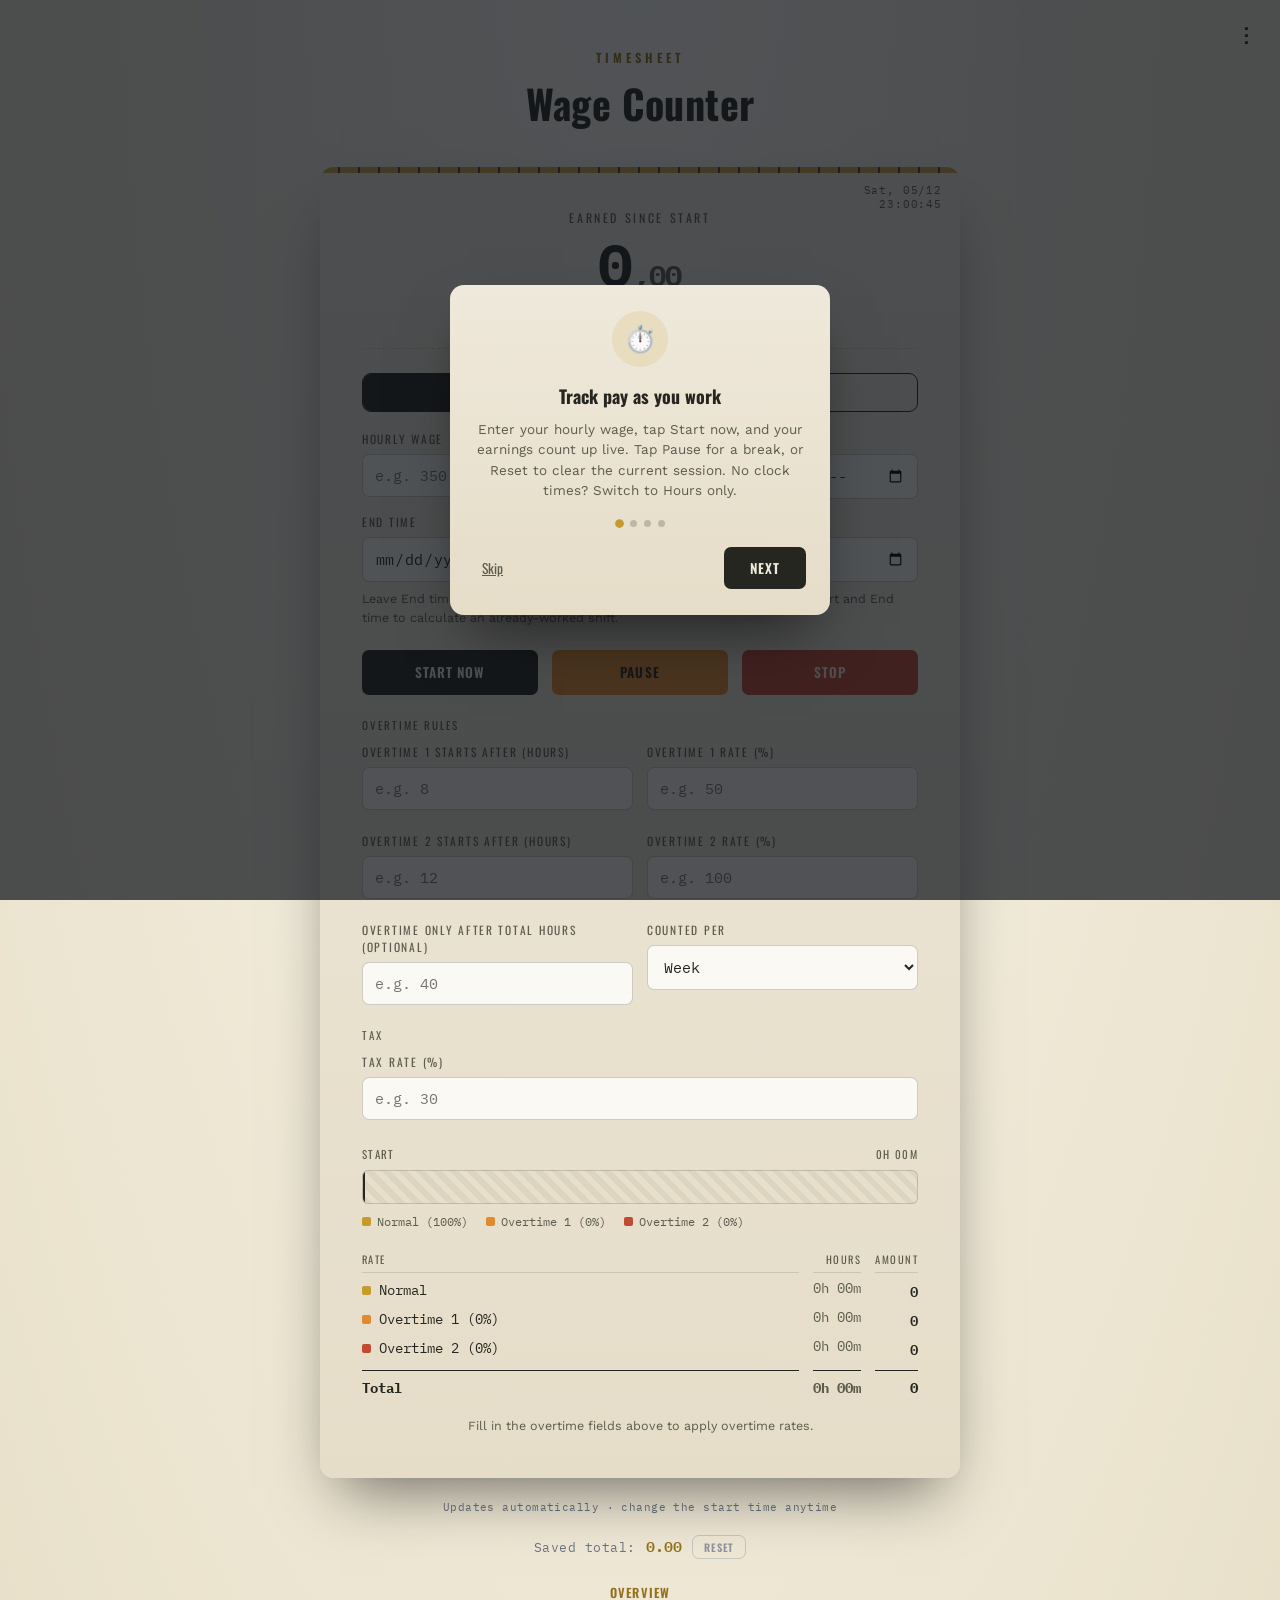
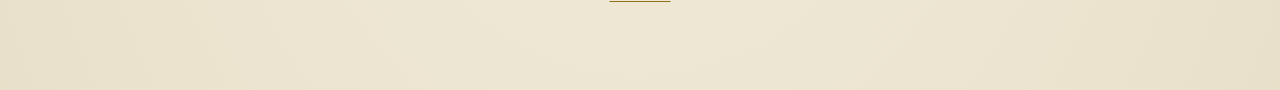
==== commit 0ab0a692: "Add files via upload" ====
--- a/index.html
+++ b/index.html
@@ -711,6 +711,11 @@
     border-radius:7px; border:1.5px solid rgba(36,38,31,0.22); background:#fbf9f3; color:var(--ink); outline:none;
   }
   select#periodType:focus{ border-color: var(--brass); box-shadow: 0 0 0 3px rgba(198,154,43,0.22); }
+
+  .selection-summary{ flex-wrap: wrap; }
+  .sel-actions .btn-add{ white-space: nowrap; }
+  :root[data-theme="light"] .selection-summary{ color: var(--ink); }
+  :root[data-theme="light"] .selection-summary .sel-value{ color: #8a5a1a; }
 </style>
 </head>
 <body>
@@ -2224,8 +2229,10 @@
 
     const data = computeAll(start, now, wage, settings);
 
-    const wholeKr = Math.floor(data.totalKr);
-    const oere = Math.round((data.totalKr - wholeKr)*100);
+    // work in whole cents so e.g. 2855.9999 shows as 2,856.00 (not 2,855.100)
+    const totalCents = Math.round(data.totalKr * 100);
+    const wholeKr = Math.floor(totalCents / 100);
+    const oere = totalCents % 100;
     document.getElementById('krWhole').textContent = wholeKr.toLocaleString('en-GB');
     document.getElementById('krOere').textContent = String(oere).padStart(2,'0');
 
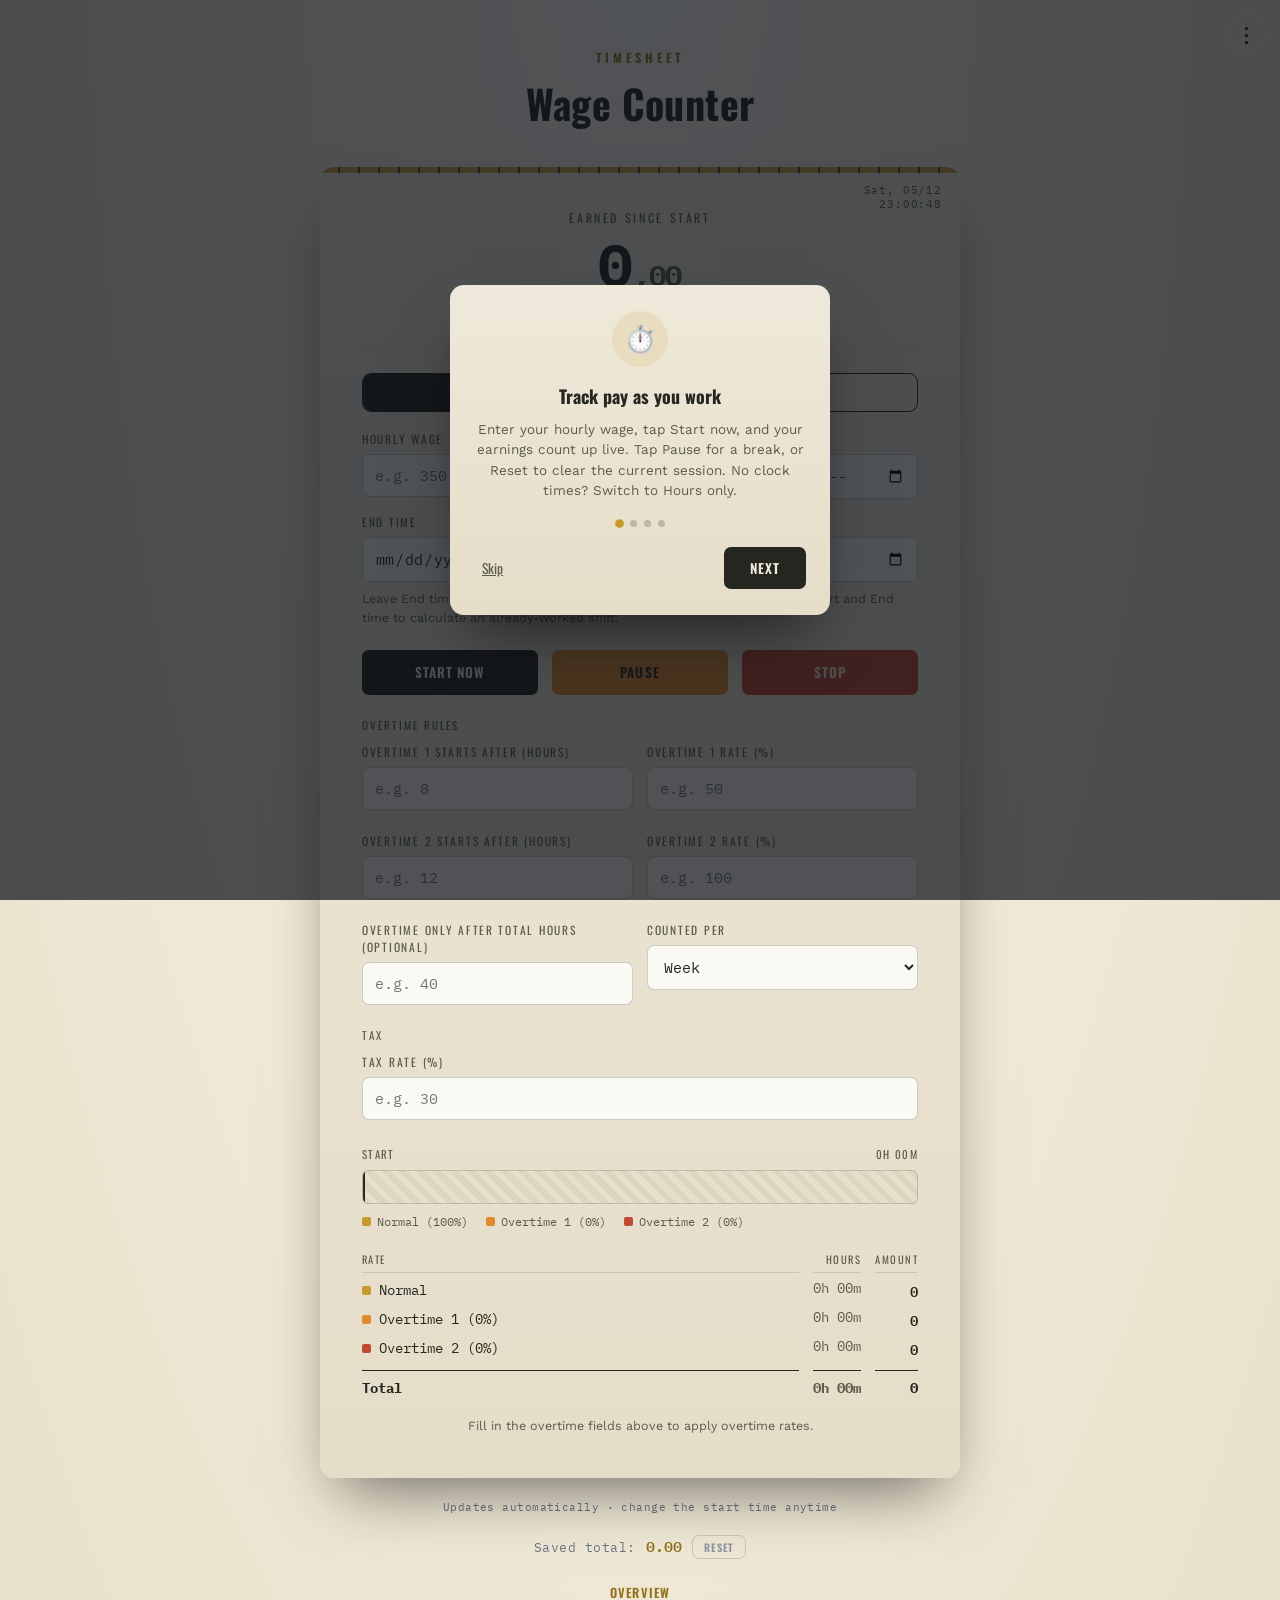
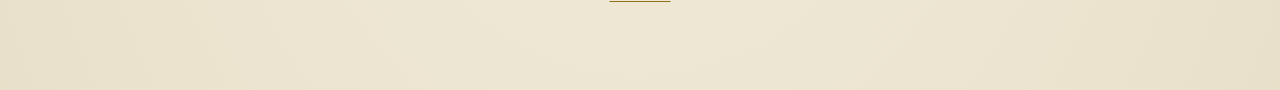
==== commit efdbf839: "Add files via upload" ====
--- a/index.html
+++ b/index.html
@@ -716,6 +716,49 @@
   .sel-actions .btn-add{ white-space: nowrap; }
   :root[data-theme="light"] .selection-summary{ color: var(--ink); }
   :root[data-theme="light"] .selection-summary .sel-value{ color: #8a5a1a; }
+
+  .break-info{
+    font-family:'IBM Plex Mono', monospace; font-size:12.5px; color: var(--ink-soft);
+    margin: -8px 0 16px; min-height: 1em;
+  }
+  .break-info.err{ color: var(--rust); }
+
+  /* --- Costs overview --- */
+  #costsView{ display:none; }
+  .cost-summary{ text-align:center; margin: 4px 0 14px; }
+  .cost-summary .big{ font-family:'Oswald',sans-serif; font-size:30px; color: var(--ink); }
+  .cost-summary .sub{ font-family:'IBM Plex Mono',monospace; font-size:12.5px; color: var(--ink-soft); margin-top:4px; }
+  .cost-card{
+    border-radius:12px; padding: 12px 14px; margin-bottom: 10px;
+    border:2px solid var(--rust); background: rgba(192,74,50,0.10); color: var(--ink);
+  }
+  .cost-card.green{ border-color:#3f8f4f; background: rgba(63,143,79,0.14); }
+  .cost-card .cost-head{ display:flex; justify-content:space-between; align-items:center; gap:10px; }
+  .cost-card .cost-name{ font-family:'Oswald',sans-serif; letter-spacing:0.05em; text-transform:uppercase; font-size:14px; }
+  .cost-card .cost-amt{ font-family:'IBM Plex Mono',monospace; font-weight:600; }
+  .cost-card .cost-state{ font-family:'IBM Plex Mono',monospace; font-size:12px; color: var(--ink-soft); margin-top:4px; }
+  .cost-card:not(.green) .cost-state{ color: var(--rust); }
+  .fixed-list{ margin-top:8px; border-top:1px dashed rgba(128,128,128,0.4); padding-top:6px; }
+  .fixed-row{ display:flex; align-items:center; justify-content:space-between; gap:8px; padding:5px 0; font-size:14px; }
+  .fixed-row .fr-main{ flex:1; background:none; color:inherit; text-align:left; text-transform:none; letter-spacing:normal; font-weight:400; padding:4px 0; display:flex; justify-content:space-between; gap:10px; }
+  .fixed-row .fr-main:hover{ background:none; }
+  .cost-del{ width:auto; background:none; color: var(--ink-soft); padding:4px 8px; font-size:13px; text-transform:none; letter-spacing:normal; }
+  .cost-del:hover{ background:none; color: var(--rust); }
+  .cost-del.armed{ color:#fff; background: var(--rust); border-radius:8px; }
+  .cost-item{ display:flex; align-items:center; gap:8px; touch-action:pan-y; }
+  .cost-item .drag-handle{
+    width:auto; background:none; color: var(--ink-soft); padding:6px 8px; font-size:20px; line-height:1;
+    cursor:grab; touch-action:none; text-transform:none; letter-spacing:normal; user-select:none;
+  }
+  .cost-item .drag-handle:hover{ background:none; }
+  .cost-item .ci-main{ flex:1; min-width:0; background:none; color:inherit; text-align:left; text-transform:none; letter-spacing:normal; font-weight:400; padding:0; }
+  .cost-item .ci-main:hover{ background:none; }
+  .cost-item .cost-head{ gap:8px; }
+  .cost-item.dragging{ opacity:0.85; box-shadow:0 8px 20px rgba(0,0,0,0.35); position:relative; z-index:5; }
+  .cost-hint{ font-size:12px; color: var(--ink-soft); text-align:center; margin: 6px 0 12px; }
+  .cost-add-row{ display:flex; gap:8px; margin-bottom:10px; }
+  .cost-add-row button{ flex:1; }
+  .cost-empty{ text-align:center; color: var(--ink-soft); font-size:13px; padding:10px 0; }
 </style>
 </head>
 <body>
@@ -724,6 +767,7 @@
   <button type="button" data-theme-choice="light">Light</button>
   <button type="button" data-theme-choice="dark">Dark</button>
   <button type="button" data-theme-choice="system">Use device setting</button>
+  <button type="button" id="costsToggleBtn">Costs overview: Off</button>
 </div>
 
 <div class="modal-overlay" id="onboardModal">
@@ -901,6 +945,57 @@
 
   <div class="overview-link-row">
     <button class="overview-link" id="overviewBtn">Overview</button>
+    <button class="overview-link" id="costsBtn" style="display:none;">Costs</button>
+  </div>
+</div>
+
+<div class="wrap" id="costsView">
+  <p class="eyebrow">Budget</p>
+  <h1>Costs</h1>
+  <div class="card">
+    <div class="overview-topbar">
+      <button id="costsMainBtn">← Main page</button>
+      <button id="costsOffBtn" class="btn-add">Turn off</button>
+    </div>
+    <div class="cost-summary">
+      <div class="big" id="costPayout">0</div>
+      <div class="sub" id="costPayoutSub"></div>
+      <div class="sub" id="costLeft"></div>
+    </div>
+
+    <div class="cost-card" id="fixedCard">
+      <div class="cost-head">
+        <span class="cost-name">Fixed costs</span>
+        <span class="cost-amt" id="fixedTotal">0</span>
+      </div>
+      <div class="cost-state" id="fixedState"></div>
+      <div class="fixed-list" id="fixedList"></div>
+    </div>
+    <div class="cost-add-row">
+      <button type="button" id="addFixedBtn" class="btn-add">+ Add fixed cost</button>
+    </div>
+
+    <p class="section-label">Other things</p>
+    <div id="costItems"></div>
+    <div class="cost-hint" id="costHint">Drag ☰ to reorder — the top one turns green first.</div>
+    <div class="cost-add-row">
+      <button type="button" id="addItemBtn" class="btn-add">+ Add item</button>
+    </div>
+  </div>
+</div>
+
+<div class="modal-overlay" id="costModal">
+  <div class="modal-box">
+    <h3 id="costModalTitle">Add cost</h3>
+    <label for="costName">Name</label>
+    <input type="text" id="costName" placeholder="e.g. Concert tickets">
+    <label for="costAmount">Cost</label>
+    <input type="number" id="costAmount" min="0" step="0.01" placeholder="e.g. 1200">
+    <div class="break-info err" id="costErr"></div>
+    <div class="modal-actions">
+      <button id="costSaveBtn">Save</button>
+      <button id="costCancelBtn" class="modal-cancel">Cancel</button>
+    </div>
   </div>
 </div>
 
@@ -995,6 +1090,10 @@
     <label for="stopComment">Comment (optional)</label>
     <textarea id="stopComment" placeholder="e.g. covered for Alex, extra busy shift…"></textarea>
 
+    <label for="stopBreak">Unpaid break (minutes, optional)</label>
+    <input type="number" id="stopBreak" min="0" step="1" placeholder="e.g. 30" value="">
+    <div class="break-info" id="stopBreakInfo"></div>
+
     <button type="button" id="extraToggleBtn" class="extra-toggle">+ Add extra amount (tips, bonus…)</button>
     <div id="extraFields" class="extra-fields" style="display:none;">
       <label for="extraDesc">What is it?</label>
@@ -1052,6 +1151,7 @@
     try{ localStorage.setItem(TOTAL_STORAGE_KEY, String(savedTotal)); }catch(e){ /* ignore */ }
   }
   function renderSavedTotal(){
+    try{ if(costsView.style.display === 'block') renderCosts(); }catch(e){ /* not ready yet */ }
     document.getElementById('totalValue').textContent = savedTotal.toLocaleString('en-GB', {minimumFractionDigits:2, maximumFractionDigits:2});
     const net = document.getElementById('totalNet');
     const pct = getTaxPct();
@@ -1361,7 +1461,37 @@
     extraToggleBtn.textContent = showing ? '+ Add extra amount (tips, bonus…)' : '− Remove extra amount';
   });
 
+  const stopBreak = document.getElementById('stopBreak');
+  const stopBreakInfo = document.getElementById('stopBreakInfo');
+
+  // unpaid break in minutes (0 when blank/invalid)
+  function getBreakMin(){
+    const b = parseFloat(stopBreak.value);
+    return (isNaN(b) || b < 0) ? 0 : b;
+  }
+
+  // live preview in the save dialog: worked time and amount after the unpaid break
+  function updateBreakPreview(){
+    stopBreakInfo.classList.remove('err');
+    const brk = getBreakMin();
+    const wage = parseFloat(wageInput.value);
+    const rng = getRange();
+    if(brk <= 0 || isNaN(rng.start) || !(wage > 0)){ stopBreakInfo.textContent = ''; return; }
+    const effEnd = new Date(rng.end.getTime() - brk * 60000);
+    if(effEnd <= rng.start){
+      stopBreakInfo.textContent = 'The break is longer than the shift.';
+      stopBreakInfo.classList.add('err');
+      return;
+    }
+    const d = computeAll(rng.start, effEnd, wage, getSettings());
+    stopBreakInfo.textContent = `After break: ${fmtHM(d.totalHours)} · ${fmtKr(d.totalKr)}`;
+  }
+  stopBreak.addEventListener('input', updateBreakPreview);
+
   function resetExtraFields(){
+    stopBreak.value = '';
+    stopBreakInfo.textContent = '';
+    stopBreakInfo.classList.remove('err');
     extraDesc.value = '';
     extraAmount.value = '';
     extraFields.style.display = 'none';
@@ -1379,6 +1509,7 @@
       : 'Save this session\u2019s earnings to your saved total before stopping?';
     stopSaveBtn.innerHTML = hm ? 'Save shift' : 'Save &amp; stop';
     stopDiscardBtn.style.display = hm ? 'none' : '';
+    updateBreakPreview();
     stopModal.classList.add('show');
   }
 
@@ -1404,9 +1535,17 @@
     const rng = getRange();
     const start = rng.start;
     const calcEnd = rng.end;
-    if(!isNaN(start) && wage > 0 && calcEnd > start){
+    const breakMin = getBreakMin();
+    // an unpaid break is taken off the worked time, so overtime thresholds count worked hours only
+    const effEnd = new Date(calcEnd.getTime() - breakMin * 60000);
+    if(breakMin > 0 && !isNaN(start) && effEnd <= start){
+      updateBreakPreview();
+      stopBreak.focus();
+      return;
+    }
+    if(!isNaN(start) && wage > 0 && effEnd > start){
       const settings = getSettings();
-      const data = computeAll(start, calcEnd, wage, settings);
+      const data = computeAll(start, effEnd, wage, settings);
 
       const extraAmt = parseFloat(extraAmount.value);
       const hasExtra = !isNaN(extraAmt) && extraAmt > 0;
@@ -1421,6 +1560,7 @@
         id: 'sess_' + Date.now() + '_' + Math.random().toString(36).slice(2,8),
         start: start.toISOString(),
         end: calcEnd.toISOString(),
+        breakMin: breakMin > 0 ? breakMin : 0,
         hours: data.totalHours,
         amount: totalWithExtra,
         comment: stopComment.value.trim(),
@@ -1446,11 +1586,14 @@
     savedTotal = 0;
     persistSavedTotal();
     renderSavedTotal();
+    // sessions saved so far are no longer part of the total
+    sessions.forEach(s => { s.counted = false; });
+    persistSessions();
   });
 
   // --- Overview page: navigation, weekly summary cards, day-detail sheet,
   //     and double-tap multi-week selection for a combined total ---
-  const mainView = document.querySelector('body > div.wrap:not(#overviewView)');
+  const mainView = document.querySelector('body > div.wrap:not(#overviewView):not(#costsView)');
   const overviewView = document.getElementById('overviewView');
   const overviewBtn = document.getElementById('overviewBtn');
   const mainPageBtn = document.getElementById('mainPageBtn');
@@ -1472,11 +1615,13 @@
 
   function showOverview(){
     mainView.style.display = 'none';
+    document.getElementById('costsView').style.display = 'none';
     overviewView.style.display = 'block';
     renderOverview();
   }
   function showMain(){
     overviewView.style.display = 'none';
+    document.getElementById('costsView').style.display = 'none';
     mainView.style.display = '';
   }
 
@@ -1779,9 +1924,10 @@
       const dateStr = d.toLocaleDateString('en-GB', {day:'numeric', month:'short'});
       const row = document.createElement('div');
       row.className = 'day-row';
-      const extraLine = s.extra
+      const extraLine = (s.extra
         ? `<div class="day-extra">+ ${s.extra.amount.toLocaleString('en-GB',{maximumFractionDigits:0})}${s.extra.description ? ' — ' + escapeHtml(s.extra.description) : ''}</div>`
-        : '';
+        : '')
+        + (s.breakMin ? `<div class="day-extra">Unpaid break: ${s.breakMin} min</div>` : '');
       row.innerHTML = `
         <div class="day-row-top">
           <span class="day-date">${dow}, ${dateStr}</span>
@@ -1862,8 +2008,21 @@
     }
   });
 
+  // take a deleted session's amount back out of the Saved total on the main page.
+  // Sessions saved before the last "Reset" are no longer in the total (counted === false).
+  function removeFromSavedTotal(list){
+    let sub = 0;
+    list.forEach(s => { if(s.counted !== false) sub += s.amount; });
+    if(sub > 0){
+      savedTotal = Math.max(0, savedTotal - sub);
+      persistSavedTotal();
+      renderSavedTotal();
+    }
+  }
+
   function deleteEntry(type, id){
     if(type === 'session'){
+      removeFromSavedTotal(sessions.filter(s => s.id === id));
       sessions = sessions.filter(s => s.id !== id);
       persistSessions();
     } else {
@@ -1903,6 +2062,7 @@
   });
 
   function deleteWholeWeek(weekKey){
+    removeFromSavedTotal(sessions.filter(s => s.weekKey === weekKey));
     sessions = sessions.filter(s => s.weekKey !== weekKey);
     manualEntries = manualEntries.filter(m => m.weekKey !== weekKey);
     persistSessions();
@@ -2386,6 +2546,226 @@
     }
   });
 
+  // --- Costs overview ---
+  const COSTS_KEY = 'wage-counter-costs-v1';
+  const costsView = document.getElementById('costsView');
+  const costsBtn = document.getElementById('costsBtn');
+  const costsToggleBtn = document.getElementById('costsToggleBtn');
+  let costs = { enabled:false, fixed:[], items:[] };
+  try{
+    const c = JSON.parse(localStorage.getItem(COSTS_KEY) || 'null');
+    if(c && typeof c === 'object'){
+      costs.enabled = !!c.enabled;
+      costs.fixed = Array.isArray(c.fixed) ? c.fixed.filter(x => x && x.amount > 0) : [];
+      costs.items = Array.isArray(c.items) ? c.items.filter(x => x && x.amount > 0) : [];
+    }
+  }catch(e){}
+  function persistCosts(){ try{ localStorage.setItem(COSTS_KEY, JSON.stringify(costs)); }catch(e){} }
+  function newCostId(){ return 'c' + Date.now().toString(36) + Math.random().toString(36).slice(2,6); }
+  function money2(cents){
+    return (cents/100).toLocaleString('en-GB', {minimumFractionDigits:2, maximumFractionDigits:2});
+  }
+  function toCents(v){ return Math.round(v * 100); }
+
+  function computeCosts(){
+    const pct = getTaxPct();
+    const payoutC = Math.round(savedTotal * (1 - pct/100) * 100);
+    const fixedC = costs.fixed.reduce((a,x) => a + toCents(x.amount), 0);
+    const fixedGreen = payoutC >= fixedC;
+    let left = fixedGreen ? payoutC - fixedC : 0;
+    let blocked = !fixedGreen;
+    const itemStates = costs.items.map(it => {
+      const c = toCents(it.amount);
+      if(!blocked && left >= c){ left -= c; return { green:true, toGo:0 }; }
+      const st = { green:false, toGo: blocked ? null : c - left };
+      if(!blocked){ st.toGo = c - left; }
+      blocked = true;
+      return st;
+    });
+    return { pct, payoutC, fixedC, fixedGreen, fixedToGo: Math.max(0, fixedC - payoutC), leftC: left, itemStates };
+  }
+
+  function renderCosts(){
+    const r = computeCosts();
+    document.getElementById('costPayout').textContent = money2(r.payoutC);
+    document.getElementById('costPayoutSub').textContent = r.pct > 0
+      ? 'payout after ' + r.pct + '% tax'
+      : 'No tax rate set — full amount counts as payout';
+    const leftEl = document.getElementById('costLeft');
+    const allGreen = r.fixedGreen && r.itemStates.every(x => x.green);
+    leftEl.textContent = allGreen ? ('left over: ' + money2(r.leftC)) : '';
+
+    const fixedCard = document.getElementById('fixedCard');
+    fixedCard.classList.toggle('green', r.fixedGreen);
+    document.getElementById('fixedTotal').textContent = money2(r.fixedC);
+    document.getElementById('fixedState').textContent = r.fixedC === 0
+      ? 'No fixed costs added yet'
+      : (r.fixedGreen ? 'Covered ✓' : money2(r.fixedToGo) + ' to go');
+
+    const fl = document.getElementById('fixedList');
+    fl.innerHTML = costs.fixed.map(x =>
+      '<div class="fixed-row" data-id="' + x.id + '">' +
+      '<button type="button" class="fr-main" data-edit="fixed"><span>' + escapeHtml(x.name) + '</span><span>' + money2(toCents(x.amount)) + '</span></button>' +
+      '<button type="button" class="cost-del" data-del="fixed" aria-label="Delete">✕</button></div>'
+    ).join('');
+
+    const box = document.getElementById('costItems');
+    if(!costs.items.length){
+      box.innerHTML = '<div class="cost-empty">Nothing added yet. Add tickets, a trip, anything with a price.</div>';
+    }else{
+      let firstRedShown = false;
+      box.innerHTML = costs.items.map((it, i) => {
+        const st = r.itemStates[i];
+        let state;
+        if(st.green) state = 'Covered ✓';
+        else if(!firstRedShown && st.toGo != null){ state = money2(st.toGo) + ' to go'; firstRedShown = true; }
+        else { state = 'Not covered yet'; firstRedShown = true; }
+        return '<div class="cost-card cost-item' + (st.green ? ' green' : '') + '" data-id="' + it.id + '">' +
+          '<button type="button" class="drag-handle" aria-label="Drag to reorder">☰</button>' +
+          '<button type="button" class="ci-main" data-edit="item"><div class="cost-head"><span class="cost-name">' + escapeHtml(it.name) + '</span><span class="cost-amt">' + money2(toCents(it.amount)) + '</span></div>' +
+          '<div class="cost-state">' + state + '</div></button>' +
+          '<button type="button" class="cost-del" data-del="item" aria-label="Delete">✕</button></div>';
+      }).join('');
+    }
+    document.getElementById('costHint').style.display = costs.items.length > 1 ? '' : 'none';
+  }
+
+  function applyCostsEnabled(){
+    costsBtn.style.display = costs.enabled ? '' : 'none';
+    costsToggleBtn.textContent = 'Costs overview: ' + (costs.enabled ? 'On' : 'Off');
+  }
+  function showCosts(){
+    mainView.style.display = 'none';
+    overviewView.style.display = 'none';
+    costsView.style.display = 'block';
+    renderCosts();
+    window.scrollTo(0,0);
+  }
+  costsToggleBtn.addEventListener('click', () => {
+    themeMenu.classList.remove('show');
+    costs.enabled = !costs.enabled;
+    persistCosts();
+    applyCostsEnabled();
+    if(costs.enabled) showCosts(); else showMain();
+  });
+  costsBtn.addEventListener('click', showCosts);
+  document.getElementById('costsMainBtn').addEventListener('click', showMain);
+  document.getElementById('costsOffBtn').addEventListener('click', () => {
+    costs.enabled = false; persistCosts(); applyCostsEnabled(); showMain();
+  });
+  applyCostsEnabled();
+
+  // add / edit modal
+  const costModal = document.getElementById('costModal');
+  const costName = document.getElementById('costName');
+  const costAmount = document.getElementById('costAmount');
+  const costErr = document.getElementById('costErr');
+  let costEditing = null; // {kind, id|null}
+  function openCostModal(kind, id){
+    costEditing = { kind, id: id || null };
+    const list = kind === 'fixed' ? costs.fixed : costs.items;
+    const ex = id ? list.find(x => x.id === id) : null;
+    document.getElementById('costModalTitle').textContent =
+      (ex ? 'Edit ' : 'Add ') + (kind === 'fixed' ? 'fixed cost' : 'item');
+    costName.value = ex ? ex.name : '';
+    costAmount.value = ex ? ex.amount : '';
+    costErr.textContent = '';
+    costModal.classList.add('show');
+    setTimeout(() => costName.focus(), 50);
+  }
+  function closeCostModal(){ costModal.classList.remove('show'); costEditing = null; }
+  document.getElementById('addFixedBtn').addEventListener('click', () => openCostModal('fixed'));
+  document.getElementById('addItemBtn').addEventListener('click', () => openCostModal('item'));
+  document.getElementById('costCancelBtn').addEventListener('click', closeCostModal);
+  document.getElementById('costSaveBtn').addEventListener('click', () => {
+    const name = costName.value.trim();
+    const amt = parseFloat(costAmount.value);
+    if(!name){ costErr.textContent = 'Enter a name.'; return; }
+    if(isNaN(amt) || amt <= 0){ costErr.textContent = 'Enter a cost above 0.'; return; }
+    const list = costEditing.kind === 'fixed' ? costs.fixed : costs.items;
+    if(costEditing.id){
+      const ex = list.find(x => x.id === costEditing.id);
+      if(ex){ ex.name = name; ex.amount = amt; }
+    }else{
+      list.push({ id:newCostId(), name, amount:amt });
+    }
+    persistCosts(); closeCostModal(); renderCosts();
+  });
+
+  // edit + arm-then-confirm delete
+  const costArmed = {};
+  costsView.addEventListener('click', (e) => {
+    const row = e.target.closest('[data-id]');
+    if(!row) return;
+    const id = row.dataset.id;
+    const ed = e.target.closest('[data-edit]');
+    if(ed){ openCostModal(ed.dataset.edit, id); return; }
+    const del = e.target.closest('[data-del]');
+    if(del){
+      if(costArmed[id]){
+        clearTimeout(costArmed[id]); delete costArmed[id];
+        const k = del.dataset.del;
+        if(k === 'fixed') costs.fixed = costs.fixed.filter(x => x.id !== id);
+        else costs.items = costs.items.filter(x => x.id !== id);
+        persistCosts(); renderCosts();
+      }else{
+        del.classList.add('armed'); del.textContent = 'Confirm?';
+        costArmed[id] = setTimeout(() => {
+          delete costArmed[id];
+          del.classList.remove('armed'); del.textContent = '✕';
+        }, ARM_TIMEOUT_MS);
+      }
+    }
+  });
+
+  // drag to reorder (pointer events, works for touch + mouse)
+  (function(){
+    const box = document.getElementById('costItems');
+    let drag = null;
+    box.addEventListener('pointerdown', (e) => {
+      const h = e.target.closest('.drag-handle');
+      if(!h) return;
+      const card = h.closest('.cost-item');
+      e.preventDefault();
+      h.setPointerCapture(e.pointerId);
+      drag = { card, handle:h, pid:e.pointerId, startY:e.clientY };
+      card.classList.add('dragging');
+    });
+    box.addEventListener('pointermove', (e) => {
+      if(!drag || e.pointerId !== drag.pid) return;
+      const card = drag.card;
+      card.style.transform = 'translateY(' + (e.clientY - drag.startY) + 'px)';
+      const sibs = [...box.querySelectorAll('.cost-item')].filter(x => x !== card);
+      const rect = card.getBoundingClientRect();
+      const mid = rect.top + rect.height/2;
+      let before = null;
+      for(const sb of sibs){
+        const r = sb.getBoundingClientRect();
+        if(mid < r.top + r.height/2){ before = sb; break; }
+      }
+      if(card.nextElementSibling !== before){
+        const visualTop = rect.top;
+        card.style.transform = '';
+        box.insertBefore(card, before);
+        const natTop = card.getBoundingClientRect().top;
+        const tr = visualTop - natTop;
+        drag.startY = e.clientY - tr;
+        card.style.transform = 'translateY(' + tr + 'px)';
+      }
+    });
+    function end(e){
+      if(!drag || e.pointerId !== drag.pid) return;
+      const card = drag.card;
+      card.classList.remove('dragging'); card.style.transform = '';
+      drag = null;
+      const order = [...box.querySelectorAll('.cost-item')].map(x => x.dataset.id);
+      costs.items.sort((a,b) => order.indexOf(a.id) - order.indexOf(b.id));
+      persistCosts(); renderCosts();
+    }
+    box.addEventListener('pointerup', end);
+    box.addEventListener('pointercancel', end);
+  })();
+
   // register service worker for offline use / installation
   if('serviceWorker' in navigator){
     window.addEventListener('load', () => {
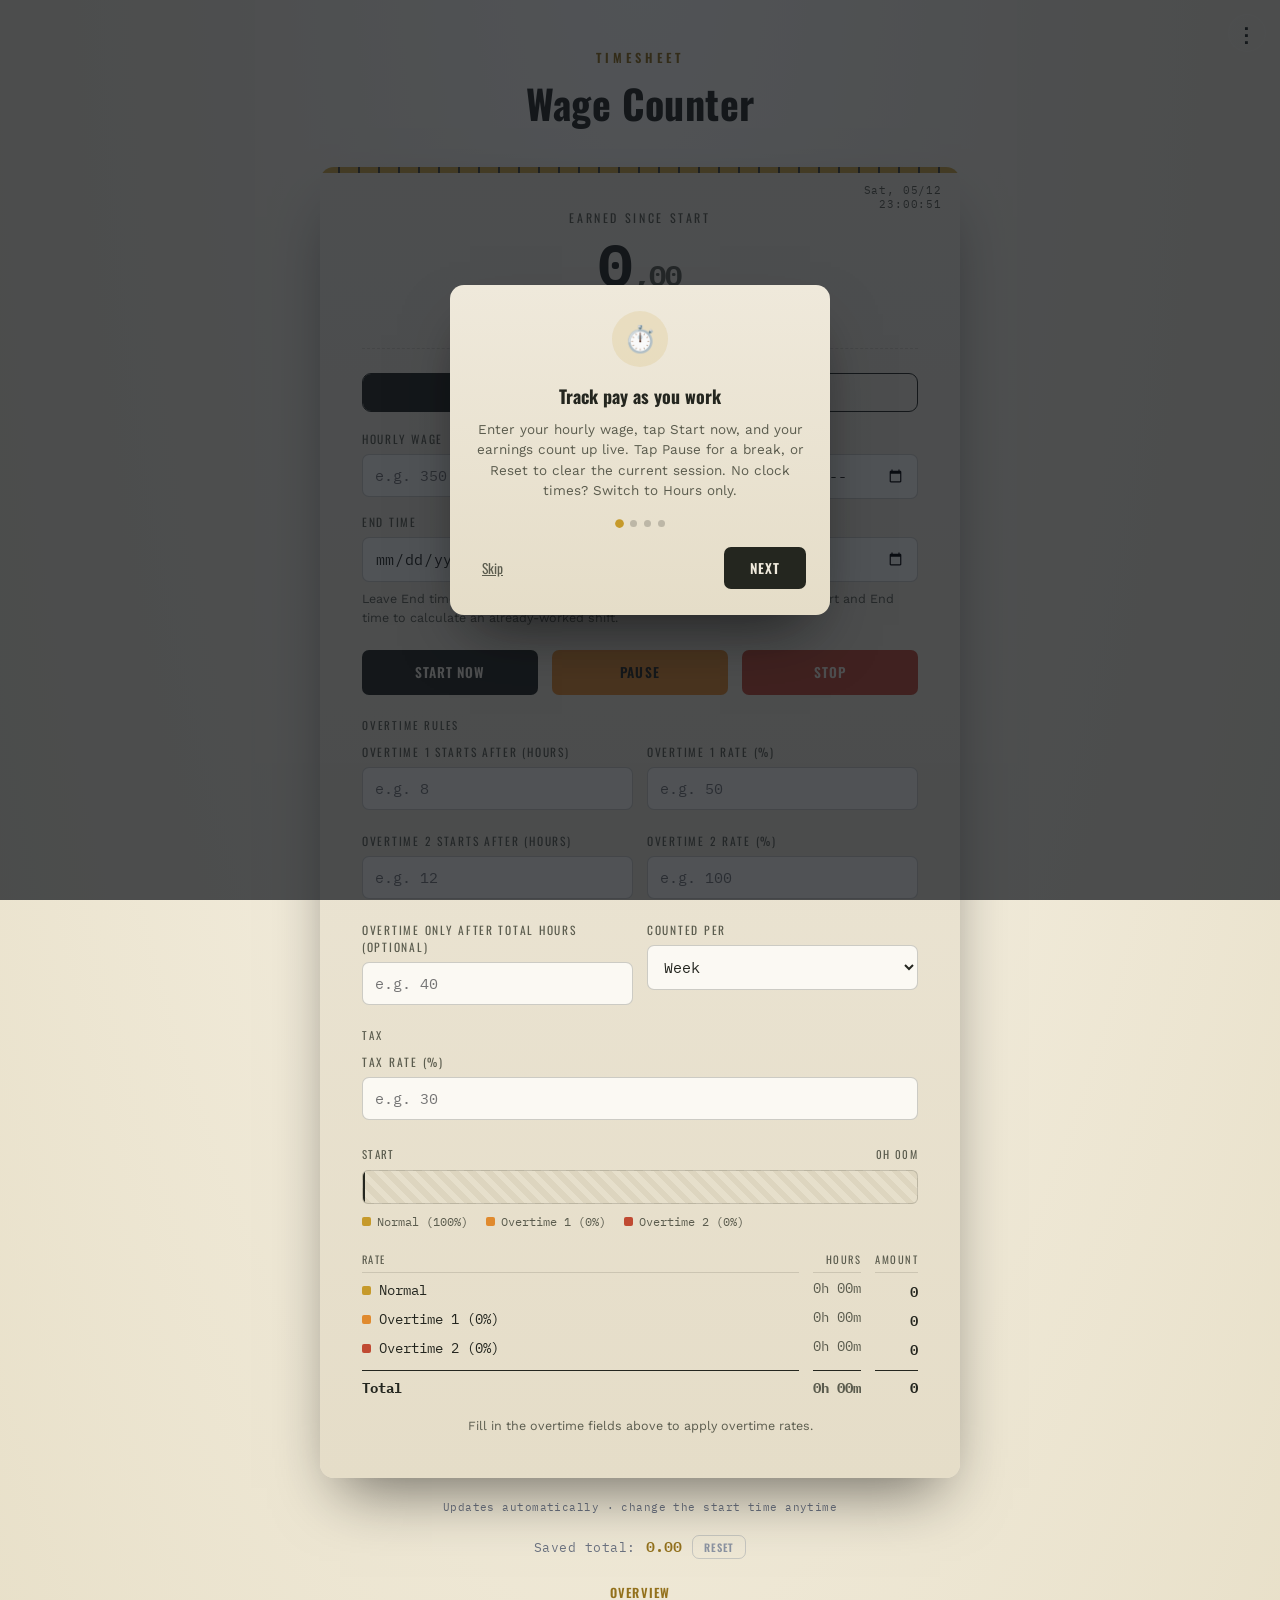
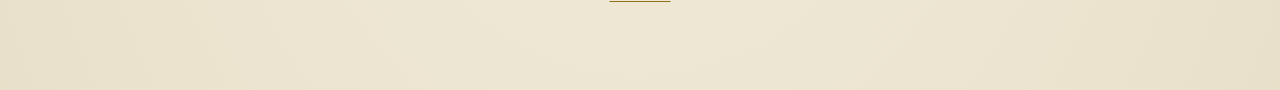
==== commit 1f7aa595: "Add files via upload" ====
--- a/index.html
+++ b/index.html
@@ -758,6 +758,24 @@
   .cost-hint{ font-size:12px; color: var(--ink-soft); text-align:center; margin: 6px 0 12px; }
   .cost-add-row{ display:flex; gap:8px; margin-bottom:10px; }
   .cost-add-row button{ flex:1; }
+  .pick-head{ display:flex; justify-content:space-between; align-items:center; margin: 4px 0 6px; }
+  .pick-head .section-label{ margin:0; }
+  .pick-links button{ width:auto; background:none; color: var(--ink-soft); text-decoration:underline; text-underline-offset:3px; padding:4px 6px; font-size:11.5px; letter-spacing:0.05em; }
+  .pick-links button:hover{ background:none; color: var(--ink); }
+  .pick-list{ max-height: 240px; overflow-y:auto; margin-bottom: 14px; }
+  .pick-row{
+    width:100%; display:flex; align-items:center; gap:10px; text-align:left;
+    background: linear-gradient(180deg, var(--paper) 0%, var(--paper-2) 100%); color: var(--ink);
+    border:2px solid transparent; border-radius:10px; padding:9px 12px; margin-bottom:6px;
+    text-transform:none; letter-spacing:normal; font-weight:400; font-size:13.5px;
+  }
+  .pick-row:hover{ background: linear-gradient(180deg, var(--paper) 0%, var(--paper-2) 100%); }
+  .pick-row.on{ border-color: var(--brass); }
+  .pick-row .pk-box{ font-size:18px; line-height:1; color: var(--ink-soft); }
+  .pick-row.on .pk-box{ color: var(--brass); }
+  .pick-row .pk-main{ flex:1; min-width:0; }
+  .pick-row .pk-sub{ font-size:11.5px; color: var(--ink-soft); }
+  .pick-row .pk-amt{ font-family:'IBM Plex Mono',monospace; font-weight:600; }
   .cost-empty{ text-align:center; color: var(--ink-soft); font-size:13px; padding:10px 0; }
 </style>
 </head>
@@ -962,6 +980,12 @@
       <div class="sub" id="costPayoutSub"></div>
       <div class="sub" id="costLeft"></div>
     </div>
+
+    <div class="pick-head">
+      <p class="section-label">Weeks to count</p>
+      <span class="pick-links"><button type="button" id="pickAllBtn">All</button><button type="button" id="pickNoneBtn">None</button></span>
+    </div>
+    <div class="pick-list" id="pickList"></div>
 
     <div class="cost-card" id="fixedCard">
       <div class="cost-head">
@@ -2551,13 +2575,15 @@
   const costsView = document.getElementById('costsView');
   const costsBtn = document.getElementById('costsBtn');
   const costsToggleBtn = document.getElementById('costsToggleBtn');
-  let costs = { enabled:false, fixed:[], items:[] };
+  let costs = { enabled:false, fixed:[], items:[], weeks:[], colls:[] };
   try{
     const c = JSON.parse(localStorage.getItem(COSTS_KEY) || 'null');
     if(c && typeof c === 'object'){
       costs.enabled = !!c.enabled;
       costs.fixed = Array.isArray(c.fixed) ? c.fixed.filter(x => x && x.amount > 0) : [];
       costs.items = Array.isArray(c.items) ? c.items.filter(x => x && x.amount > 0) : [];
+      costs.weeks = Array.isArray(c.weeks) ? c.weeks.filter(x => typeof x === 'string') : [];
+      costs.colls = Array.isArray(c.colls) ? c.colls.filter(x => typeof x === 'string') : [];
     }
   }catch(e){}
   function persistCosts(){ try{ localStorage.setItem(COSTS_KEY, JSON.stringify(costs)); }catch(e){} }
@@ -2567,9 +2593,22 @@
   }
   function toCents(v){ return Math.round(v * 100); }
 
+  // gross amount (from Overview) of the weeks / saved collections picked on the Costs page
+  function costsGross(){
+    const keys = new Set(getAllWeekKeys());
+    let g = 0, n = 0;
+    costs.weeks.forEach(wk => { if(keys.has(wk)){ g += getWeekAggregate(wk).amount; n++; } });
+    costs.colls.forEach(id => {
+      const c = collections.find(x => x.id === id);
+      if(c){ g += c.weeks.reduce((a,w) => a + w.amount, 0); n++; }
+    });
+    return { gross: g, n };
+  }
+
   function computeCosts(){
     const pct = getTaxPct();
-    const payoutC = Math.round(savedTotal * (1 - pct/100) * 100);
+    const cg = costsGross();
+    const payoutC = Math.round(cg.gross * (1 - pct/100) * 100);
     const fixedC = costs.fixed.reduce((a,x) => a + toCents(x.amount), 0);
     const fixedGreen = payoutC >= fixedC;
     let left = fixedGreen ? payoutC - fixedC : 0;
@@ -2582,15 +2621,18 @@
       blocked = true;
       return st;
     });
-    return { pct, payoutC, fixedC, fixedGreen, fixedToGo: Math.max(0, fixedC - payoutC), leftC: left, itemStates };
+    return { pct, gross: cg.gross, n: cg.n, payoutC, fixedC, fixedGreen, fixedToGo: Math.max(0, fixedC - payoutC), leftC: left, itemStates };
   }
 
   function renderCosts(){
     const r = computeCosts();
     document.getElementById('costPayout').textContent = money2(r.payoutC);
-    document.getElementById('costPayoutSub').textContent = r.pct > 0
-      ? 'payout after ' + r.pct + '% tax'
-      : 'No tax rate set — full amount counts as payout';
+    document.getElementById('costPayoutSub').textContent = r.n === 0
+      ? 'Pick the weeks to count below'
+      : (r.pct > 0
+        ? r.n + (r.n === 1 ? ' week' : ' weeks/saved') + ' · ' + fmtMoney0(r.gross) + ' − ' + r.pct + '% tax'
+        : r.n + (r.n === 1 ? ' week' : ' weeks/saved') + ' · no tax rate set, full amount counts as payout');
+    renderPickList();
     const leftEl = document.getElementById('costLeft');
     const allGreen = r.fixedGreen && r.itemStates.every(x => x.green);
     leftEl.textContent = allGreen ? ('left over: ' + money2(r.leftC)) : '';
@@ -2629,6 +2671,52 @@
     }
     document.getElementById('costHint').style.display = costs.items.length > 1 ? '' : 'none';
   }
+
+  function renderPickList(){
+    const box = document.getElementById('pickList');
+    const weekKeys = getAllWeekKeys().sort().reverse();
+    if(!weekKeys.length && !collections.length){
+      box.innerHTML = '<div class="cost-empty">No weeks in Overview yet.</div>';
+      return;
+    }
+    const pct = getTaxPct();
+    let html = '';
+    weekKeys.forEach(wk => {
+      const agg = getWeekAggregate(wk);
+      const [y, w] = wk.split('-W');
+      const on = costs.weeks.includes(wk);
+      const start = weekKeyToMonday(wk), end = new Date(start); end.setDate(end.getDate() + 6);
+      html += '<button type="button" class="pick-row' + (on ? ' on' : '') + '" data-pick="week" data-key="' + wk + '">' +
+        '<span class="pk-box">' + (on ? '☑' : '☐') + '</span>' +
+        '<span class="pk-main">Week ' + parseInt(w,10) + ' · ' + y + '<div class="pk-sub">' + fmtShortDate(start) + ' – ' + fmtShortDate(end) + '</div></span>' +
+        '<span class="pk-amt">' + fmtMoney0(pct > 0 ? taxSplit(agg.amount).net : agg.amount) + '</span></button>';
+    });
+    collections.slice().reverse().forEach(c => {
+      const amt = c.weeks.reduce((a,x) => a + x.amount, 0);
+      const on = costs.colls.includes(c.id);
+      html += '<button type="button" class="pick-row' + (on ? ' on' : '') + '" data-pick="coll" data-key="' + c.id + '">' +
+        '<span class="pk-box">' + (on ? '☑' : '☐') + '</span>' +
+        '<span class="pk-main">' + escapeHtml(c.name) + '<div class="pk-sub">Saved · ' + c.weeks.length + (c.weeks.length === 1 ? ' week' : ' weeks') + '</div></span>' +
+        '<span class="pk-amt">' + fmtMoney0(pct > 0 ? taxSplit(amt).net : amt) + '</span></button>';
+    });
+    box.innerHTML = html;
+  }
+  document.getElementById('pickList').addEventListener('click', (e) => {
+    const b = e.target.closest('[data-pick]');
+    if(!b) return;
+    const arr = b.dataset.pick === 'week' ? costs.weeks : costs.colls;
+    const i = arr.indexOf(b.dataset.key);
+    if(i >= 0) arr.splice(i, 1); else arr.push(b.dataset.key);
+    persistCosts(); renderCosts();
+  });
+  document.getElementById('pickAllBtn').addEventListener('click', () => {
+    costs.weeks = getAllWeekKeys(); costs.colls = collections.map(c => c.id);
+    persistCosts(); renderCosts();
+  });
+  document.getElementById('pickNoneBtn').addEventListener('click', () => {
+    costs.weeks = []; costs.colls = [];
+    persistCosts(); renderCosts();
+  });
 
   function applyCostsEnabled(){
     costsBtn.style.display = costs.enabled ? '' : 'none';
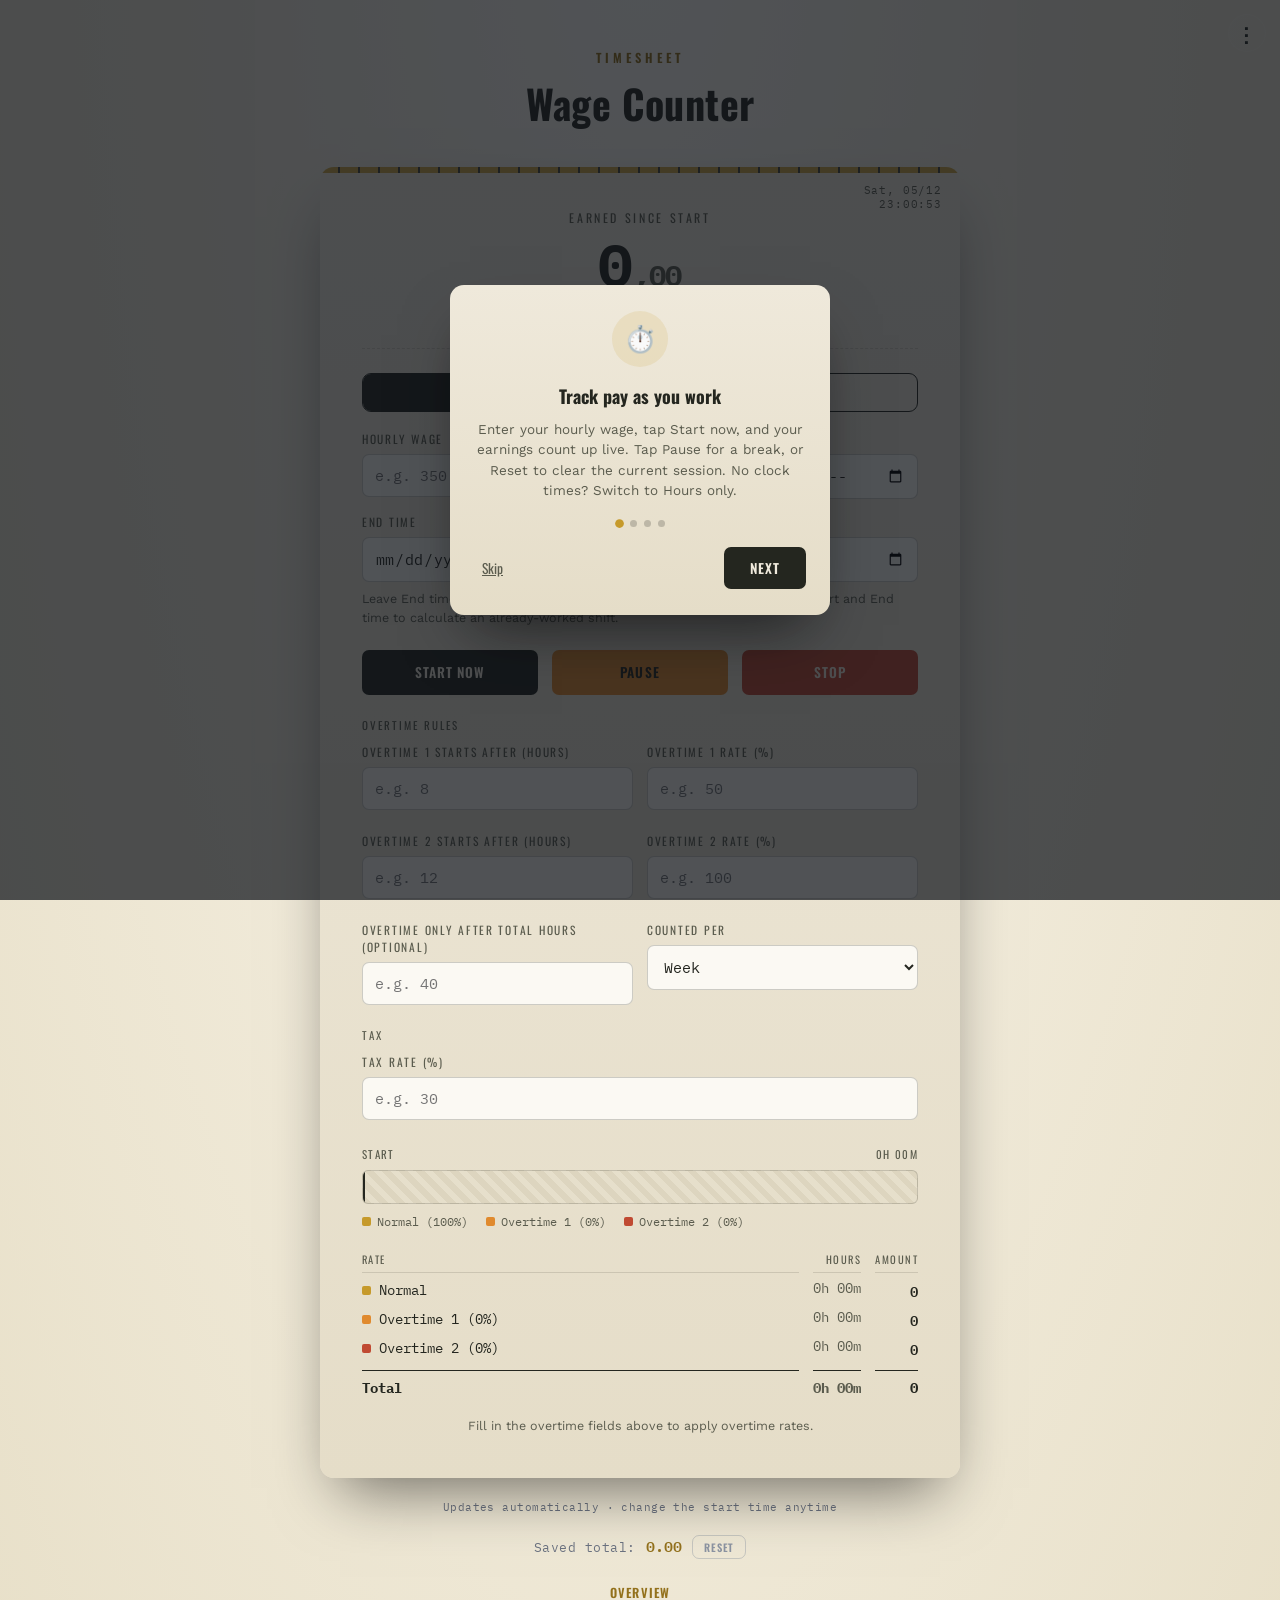
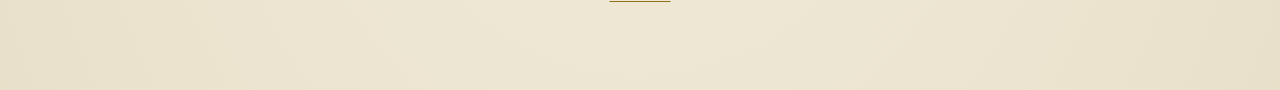
==== commit 168c4e48: "Add files via upload" ====
--- a/index.html
+++ b/index.html
@@ -776,6 +776,19 @@
   .pick-row .pk-main{ flex:1; min-width:0; }
   .pick-row .pk-sub{ font-size:11.5px; color: var(--ink-soft); }
   .pick-row .pk-amt{ font-family:'IBM Plex Mono',monospace; font-weight:600; }
+  .fixed-note{ font-size:11.5px; color: var(--ink-soft); margin-top:6px; }
+  #lockBtn:disabled{ opacity:0.4; cursor:default; }
+  .lock-hint{ font-size:12px; color: var(--ink-soft); text-align:center; margin: -2px 0 12px; min-height:1em; }
+  .lock-card .lock-items{ margin:8px 0 4px; border-top:1px dashed rgba(128,128,128,0.4); padding-top:6px; }
+  .lock-row{ display:flex; justify-content:space-between; gap:10px; font-size:13.5px; padding:2px 0; }
+  .fix-badge{ font-size:10px; letter-spacing:0.06em; text-transform:uppercase; background: var(--brass); color: var(--ink); border-radius:6px; padding:1px 6px; margin-left:6px; vertical-align:middle; }
+  .lock-actions{ display:flex; gap:6px; flex-wrap:wrap; margin-top:8px; }
+  .lock-actions button{ flex:1; min-width:96px; padding:9px 8px; font-size:11.5px; }
+  .lock-actions button.armed{ background: var(--rust); color:#fff; }
+  .hist-card{ opacity:0.9; border-color: rgba(128,128,128,0.5); background: rgba(128,128,128,0.08); }
+  .cost-card.hist-card .cost-state{ color: var(--ink-soft); }
+  .modal-box .lock-check{ display:flex; align-items:center; gap:10px; text-transform:none; letter-spacing:normal; font-size:13.5px; margin: 12px 0 16px; }
+  .modal-box .lock-check input{ width:auto; margin:0; }
   .cost-empty{ text-align:center; color: var(--ink-soft); font-size:13px; padding:10px 0; }
 </style>
 </head>
@@ -994,6 +1007,7 @@
       </div>
       <div class="cost-state" id="fixedState"></div>
       <div class="fixed-list" id="fixedList"></div>
+      <div class="fixed-note" id="fixedNote">↻ Fixed costs repeat every pay period and are counted again after you lock.</div>
     </div>
     <div class="cost-add-row">
       <button type="button" id="addFixedBtn" class="btn-add">+ Add fixed cost</button>
@@ -1004,6 +1018,25 @@
     <div class="cost-hint" id="costHint">Drag ☰ to reorder — the top one turns green first.</div>
     <div class="cost-add-row">
       <button type="button" id="addItemBtn" class="btn-add">+ Add item</button>
+    </div>
+    <div class="cost-add-row">
+      <button type="button" id="lockBtn">🔒 Lock green costs</button>
+    </div>
+    <div class="lock-hint" id="lockHint"></div>
+    <div id="lockedSection"></div>
+  </div>
+</div>
+
+<div class="modal-overlay" id="lockModal">
+  <div class="modal-box">
+    <h3>Lock green costs</h3>
+    <p id="lockText"></p>
+    <label for="lockName">Name (e.g. month)</label>
+    <input type="text" id="lockName" placeholder="e.g. November">
+    <label class="lock-check" id="lockCarryRow"><input type="checkbox" id="lockCarry" checked><span id="lockCarryText"></span></label>
+    <div class="modal-actions">
+      <button id="lockConfirmBtn">Lock</button>
+      <button id="lockCancelBtn" class="modal-cancel">Cancel</button>
     </div>
   </div>
 </div>
@@ -1314,7 +1347,6 @@
       totalPausedMs = s.totalPausedMs || 0;
       inputMode = s.inputMode === 'hours' ? 'hours' : 'times';
       if(s.hours) hoursInput.value = s.hours;
-      if(s.hoursDate) hoursDate.value = s.hoursDate;
       if(s.taxPct !== undefined && s.taxPct !== '') taxPctInput.value = s.taxPct;
       if(s.periodHours) periodHoursInput.value = s.periodHours;
       if(s.periodType === 'month') periodTypeInput.value = 'month';
@@ -1389,6 +1421,16 @@
     modeToggle.querySelectorAll('.mode-btn').forEach(b => b.classList.toggle('active', b.dataset.mode === inputMode));
     if(!hoursDate.value) hoursDate.value = toLocalInputValue(new Date()).slice(0,10);
   }
+  // hours-only mode: always start on today's date, and refresh it when the app
+  // is reopened (as long as no hours are being typed in)
+  function setHoursDateToday(){
+    hoursDate.value = toLocalInputValue(new Date()).slice(0,10);
+  }
+  document.addEventListener('visibilitychange', () => {
+    if(document.visibilityState === 'visible' && hoursInput.value === ''){
+      setHoursDateToday(); saveState(); render();
+    }
+  });
 
   modeToggle.addEventListener('click', (e) => {
     const btn = e.target.closest('.mode-btn');
@@ -2575,7 +2617,7 @@
   const costsView = document.getElementById('costsView');
   const costsBtn = document.getElementById('costsBtn');
   const costsToggleBtn = document.getElementById('costsToggleBtn');
-  let costs = { enabled:false, fixed:[], items:[], weeks:[], colls:[] };
+  let costs = { enabled:false, fixed:[], items:[], weeks:[], colls:[], periods:[], paidWeeks:[], paidColls:[], carryC:0 };
   try{
     const c = JSON.parse(localStorage.getItem(COSTS_KEY) || 'null');
     if(c && typeof c === 'object'){
@@ -2584,6 +2626,10 @@
       costs.items = Array.isArray(c.items) ? c.items.filter(x => x && x.amount > 0) : [];
       costs.weeks = Array.isArray(c.weeks) ? c.weeks.filter(x => typeof x === 'string') : [];
       costs.colls = Array.isArray(c.colls) ? c.colls.filter(x => typeof x === 'string') : [];
+      costs.periods = Array.isArray(c.periods) ? c.periods.filter(p => p && Array.isArray(p.items)) : [];
+      costs.paidWeeks = Array.isArray(c.paidWeeks) ? c.paidWeeks.filter(x => typeof x === 'string') : [];
+      costs.paidColls = Array.isArray(c.paidColls) ? c.paidColls.filter(x => typeof x === 'string') : [];
+      costs.carryC = c.carryC > 0 ? Math.round(c.carryC) : 0;
     }
   }catch(e){}
   function persistCosts(){ try{ localStorage.setItem(COSTS_KEY, JSON.stringify(costs)); }catch(e){} }
@@ -2594,21 +2640,47 @@
   function toCents(v){ return Math.round(v * 100); }
 
   // gross amount (from Overview) of the weeks / saved collections picked on the Costs page
+  // weeks / collections already used by a locked or paid period
+  function consumedWeeks(){
+    const set = new Set(costs.paidWeeks);
+    costs.periods.forEach(p => (p.weeks || []).forEach(w => set.add(w)));
+    return set;
+  }
+  function consumedColls(){
+    const set = new Set(costs.paidColls);
+    costs.periods.forEach(p => (p.colls || []).forEach(c => set.add(c.id)));
+    return set;
+  }
   function costsGross(){
     const keys = new Set(getAllWeekKeys());
-    let g = 0, n = 0;
-    costs.weeks.forEach(wk => { if(keys.has(wk)){ g += getWeekAggregate(wk).amount; n++; } });
+    const usedW = consumedWeeks(), usedC = consumedColls();
+    let g = 0;
+    const ws = [], cs = [];
+    costs.weeks.forEach(wk => { if(keys.has(wk) && !usedW.has(wk)){ g += getWeekAggregate(wk).amount; ws.push(wk); } });
     costs.colls.forEach(id => {
       const c = collections.find(x => x.id === id);
-      if(c){ g += c.weeks.reduce((a,w) => a + w.amount, 0); n++; }
+      if(c && !usedC.has(id)){ g += c.weeks.reduce((a,w) => a + w.amount, 0); cs.push({ id, name: c.name }); }
     });
-    return { gross: g, n };
+    return { gross: g, n: ws.length + cs.length, ws, cs };
+  }
+  function weeksLabel(weeks, colls){
+    const ks = (weeks || []).slice().sort();
+    let t = '';
+    if(ks.length === 1){ const [y,w] = ks[0].split('-W'); t = 'Week ' + parseInt(w,10) + ' · ' + y; }
+    else if(ks.length > 1){
+      const [y1,w1] = ks[0].split('-W'), [y2,w2] = ks[ks.length-1].split('-W');
+      t = y1 === y2 ? 'Weeks ' + parseInt(w1,10) + '–' + parseInt(w2,10) + ' · ' + y1
+                    : 'Weeks ' + parseInt(w1,10) + ' (' + y1 + ')–' + parseInt(w2,10) + ' (' + y2 + ')';
+    }
+    const cn = (colls || []).map(c => c.name);
+    if(cn.length) t += (t ? ' + ' : '') + cn.join(', ');
+    return t || '—';
   }
 
   function computeCosts(){
     const pct = getTaxPct();
     const cg = costsGross();
-    const payoutC = Math.round(cg.gross * (1 - pct/100) * 100);
+    const payoutC = Math.round(cg.gross * (1 - pct/100) * 100) + costs.carryC;
     const fixedC = costs.fixed.reduce((a,x) => a + toCents(x.amount), 0);
     const fixedGreen = payoutC >= fixedC;
     let left = fixedGreen ? payoutC - fixedC : 0;
@@ -2621,18 +2693,20 @@
       blocked = true;
       return st;
     });
-    return { pct, gross: cg.gross, n: cg.n, payoutC, fixedC, fixedGreen, fixedToGo: Math.max(0, fixedC - payoutC), leftC: left, itemStates };
+    return { pct, gross: cg.gross, n: cg.n, ws: cg.ws, cs: cg.cs, payoutC, fixedC, fixedGreen, fixedToGo: Math.max(0, fixedC - payoutC), leftC: left, itemStates };
   }
 
   function renderCosts(){
     const r = computeCosts();
     document.getElementById('costPayout').textContent = money2(r.payoutC);
-    document.getElementById('costPayoutSub').textContent = r.n === 0
+    document.getElementById('costPayoutSub').textContent = (r.n === 0
       ? 'Pick the weeks to count below'
       : (r.pct > 0
         ? r.n + (r.n === 1 ? ' week' : ' weeks/saved') + ' · ' + fmtMoney0(r.gross) + ' − ' + r.pct + '% tax'
-        : r.n + (r.n === 1 ? ' week' : ' weeks/saved') + ' · no tax rate set, full amount counts as payout');
+        : r.n + (r.n === 1 ? ' week' : ' weeks/saved') + ' · no tax rate set, full amount counts as payout'))
+      + (costs.carryC > 0 ? ' · incl. ' + money2(costs.carryC) + ' carried over' : '');
     renderPickList();
+    renderLockArea(r);
     const leftEl = document.getElementById('costLeft');
     const allGreen = r.fixedGreen && r.itemStates.every(x => x.green);
     leftEl.textContent = allGreen ? ('left over: ' + money2(r.leftC)) : '';
@@ -2640,6 +2714,7 @@
     const fixedCard = document.getElementById('fixedCard');
     fixedCard.classList.toggle('green', r.fixedGreen);
     document.getElementById('fixedTotal').textContent = money2(r.fixedC);
+    document.getElementById('fixedNote').style.display = costs.fixed.length ? '' : 'none';
     document.getElementById('fixedState').textContent = r.fixedC === 0
       ? 'No fixed costs added yet'
       : (r.fixedGreen ? 'Covered ✓' : money2(r.fixedToGo) + ' to go');
@@ -2672,11 +2747,133 @@
     document.getElementById('costHint').style.display = costs.items.length > 1 ? '' : 'none';
   }
 
+  const sumC = list => list.reduce((a,x) => a + toCents(x.amount), 0);
+  let lockPlan = null;
+
+  function renderLockArea(r){
+    const greenItems = costs.items.filter((it,i) => r.itemStates[i].green);
+    const canLock = r.n > 0 && r.fixedGreen && (r.fixedC > 0 || greenItems.length > 0);
+    const btn = document.getElementById('lockBtn');
+    btn.disabled = !canLock;
+    document.getElementById('lockHint').textContent = canLock
+      ? 'Locks ' + greenItems.length + ' green item' + (greenItems.length === 1 ? '' : 's') + ' + fixed costs, and uses the picked weeks.'
+      : 'Pick weeks and cover your fixed costs to lock.';
+    lockPlan = canLock ? { r, greenItems } : null;
+
+    const box = document.getElementById('lockedSection');
+    const open = costs.periods.filter(p => !p.paid).slice().reverse();
+    const hist = costs.periods.filter(p => p.paid).slice().reverse();
+    const lastId = costs.periods.length ? costs.periods[costs.periods.length - 1].id : null;
+    const itemsHtml = p => p.items.map(x =>
+      '<div class="lock-row"><span>' + escapeHtml(x.name) + (x.fixed ? '<span class="fix-badge">Fixed</span>' : '') + '</span><span>' + money2(toCents(x.amount)) + '</span></div>').join('');
+    let html = '';
+    if(open.length){
+      html += '<p class="section-label">Locked</p>';
+      open.forEach(p => {
+        html += '<div class="cost-card green lock-card" data-pid="' + p.id + '">' +
+          '<div class="cost-head"><span class="cost-name">🔒 ' + escapeHtml(p.name) + '</span><span class="cost-amt">' + money2(p.lockedC) + '</span></div>' +
+          '<div class="cost-state">' + escapeHtml(weeksLabel(p.weeks, p.colls)) + ' · payout ' + money2(p.payoutC) + ' · left ' + money2(p.leftC) + '</div>' +
+          '<div class="lock-items">' + itemsHtml(p) + '</div>' +
+          '<div class="lock-actions">' +
+            '<button type="button" data-act="paid-save">Paid · keep</button>' +
+            '<button type="button" data-act="paid-del" data-arm="Confirm delete?">Paid · delete</button>' +
+            (p.id === lastId ? '<button type="button" data-act="unlock" data-arm="Confirm unlock?">Unlock</button>' : '') +
+          '</div></div>';
+      });
+    }
+    if(hist.length){
+      html += '<p class="section-label">Paid history</p>';
+      hist.forEach(p => {
+        html += '<div class="cost-card hist-card lock-card" data-pid="' + p.id + '">' +
+          '<div class="cost-head"><span class="cost-name">✓ ' + escapeHtml(p.name) + '</span><span class="cost-amt">' + money2(p.lockedC) + '</span></div>' +
+          '<div class="cost-state">' + escapeHtml(weeksLabel(p.weeks, p.colls)) + '</div>' +
+          '<div class="lock-items">' + itemsHtml(p) + '</div>' +
+          '<div class="lock-actions"><button type="button" data-act="hist-del" data-arm="Confirm delete?">Delete</button></div></div>';
+      });
+    }
+    box.innerHTML = html;
+  }
+
+  const lockModal = document.getElementById('lockModal');
+  document.getElementById('lockBtn').addEventListener('click', () => {
+    if(!lockPlan) return;
+    const { r, greenItems } = lockPlan;
+    const greenC = sumC(greenItems);
+    document.getElementById('lockText').textContent =
+      'Locks fixed costs (' + money2(r.fixedC) + ') and ' + greenItems.length + ' green item' + (greenItems.length === 1 ? '' : 's') +
+      ' (' + money2(greenC) + '). The picked weeks are used up. Fixed costs stay in the list for the next pay period.';
+    document.getElementById('lockName').value = new Date().toLocaleString('en-GB', { month:'long' });
+    const row = document.getElementById('lockCarryRow');
+    row.style.display = r.leftC > 0 ? '' : 'none';
+    document.getElementById('lockCarry').checked = true;
+    document.getElementById('lockCarryText').textContent = 'Carry over ' + money2(r.leftC) + ' left to the next period';
+    lockModal.classList.add('show');
+  });
+  document.getElementById('lockCancelBtn').addEventListener('click', () => lockModal.classList.remove('show'));
+  document.getElementById('lockConfirmBtn').addEventListener('click', () => {
+    if(!lockPlan) { lockModal.classList.remove('show'); return; }
+    const { r, greenItems } = lockPlan;
+    const name = document.getElementById('lockName').value.trim() || 'Locked';
+    const carry = document.getElementById('lockCarry').checked && r.leftC > 0;
+    const snapshot = [
+      ...costs.fixed.map(x => ({ name:x.name, amount:x.amount, fixed:true })),
+      ...greenItems.map(x => ({ name:x.name, amount:x.amount, fixed:false }))
+    ];
+    costs.periods.push({
+      id: newCostId(), name, paid:false,
+      weeks: r.ws, colls: r.cs,
+      payoutC: r.payoutC, carryInC: costs.carryC,
+      fixedC: r.fixedC, lockedC: r.fixedC + sumC(greenItems), leftC: r.leftC,
+      items: snapshot
+    });
+    const greenIds = new Set(greenItems.map(x => x.id));
+    costs.items = costs.items.filter(x => !greenIds.has(x.id));
+    costs.weeks = []; costs.colls = [];
+    costs.carryC = carry ? r.leftC : 0;
+    persistCosts();
+    lockModal.classList.remove('show');
+    renderCosts();
+  });
+
+  const lockArmed = {};
+  document.getElementById('lockedSection').addEventListener('click', (e) => {
+    const b = e.target.closest('[data-act]');
+    const card = e.target.closest('[data-pid]');
+    if(!b || !card) return;
+    const pid = card.dataset.pid, act = b.dataset.act, key = pid + act;
+    if(b.dataset.arm && !lockArmed[key]){
+      b.dataset.label = b.textContent; b.classList.add('armed'); b.textContent = b.dataset.arm;
+      lockArmed[key] = setTimeout(() => { delete lockArmed[key]; b.classList.remove('armed'); b.textContent = b.dataset.label; }, ARM_TIMEOUT_MS);
+      return;
+    }
+    if(lockArmed[key]){ clearTimeout(lockArmed[key]); delete lockArmed[key]; }
+    const i = costs.periods.findIndex(p => p.id === pid);
+    if(i < 0) return;
+    const p = costs.periods[i];
+    const markUsed = () => {
+      p.weeks.forEach(w => { if(!costs.paidWeeks.includes(w)) costs.paidWeeks.push(w); });
+      (p.colls || []).forEach(c => { if(!costs.paidColls.includes(c.id)) costs.paidColls.push(c.id); });
+    };
+    if(act === 'paid-save'){ markUsed(); p.paid = true; }
+    else if(act === 'paid-del'){ markUsed(); costs.periods.splice(i, 1); }
+    else if(act === 'hist-del'){ costs.periods.splice(i, 1); }
+    else if(act === 'unlock'){
+      if(i !== costs.periods.length - 1 || p.paid) return;
+      const back = p.items.filter(x => !x.fixed).map(x => ({ id:newCostId(), name:x.name, amount:x.amount }));
+      costs.items = back.concat(costs.items);
+      costs.carryC = p.carryInC || 0;
+      costs.periods.splice(i, 1);
+    }
+    persistCosts(); renderCosts();
+  });
+
   function renderPickList(){
     const box = document.getElementById('pickList');
-    const weekKeys = getAllWeekKeys().sort().reverse();
-    if(!weekKeys.length && !collections.length){
-      box.innerHTML = '<div class="cost-empty">No weeks in Overview yet.</div>';
+    const usedW = consumedWeeks(), usedC = consumedColls();
+    const weekKeys = getAllWeekKeys().filter(k => !usedW.has(k)).sort().reverse();
+    const collsLeft = collections.filter(c => !usedC.has(c.id));
+    if(!weekKeys.length && !collsLeft.length){
+      box.innerHTML = '<div class="cost-empty">No unused weeks in Overview.</div>';
       return;
     }
     const pct = getTaxPct();
@@ -2691,7 +2888,7 @@
         '<span class="pk-main">Week ' + parseInt(w,10) + ' · ' + y + '<div class="pk-sub">' + fmtShortDate(start) + ' – ' + fmtShortDate(end) + '</div></span>' +
         '<span class="pk-amt">' + fmtMoney0(pct > 0 ? taxSplit(agg.amount).net : agg.amount) + '</span></button>';
     });
-    collections.slice().reverse().forEach(c => {
+    collsLeft.slice().reverse().forEach(c => {
       const amt = c.weeks.reduce((a,x) => a + x.amount, 0);
       const on = costs.colls.includes(c.id);
       html += '<button type="button" class="pick-row' + (on ? ' on' : '') + '" data-pick="coll" data-key="' + c.id + '">' +
@@ -2710,7 +2907,8 @@
     persistCosts(); renderCosts();
   });
   document.getElementById('pickAllBtn').addEventListener('click', () => {
-    costs.weeks = getAllWeekKeys(); costs.colls = collections.map(c => c.id);
+    const uw = consumedWeeks(), uc = consumedColls();
+    costs.weeks = getAllWeekKeys().filter(k => !uw.has(k)); costs.colls = collections.filter(c => !uc.has(c.id)).map(c => c.id);
     persistCosts(); renderCosts();
   });
   document.getElementById('pickNoneBtn').addEventListener('click', () => {
